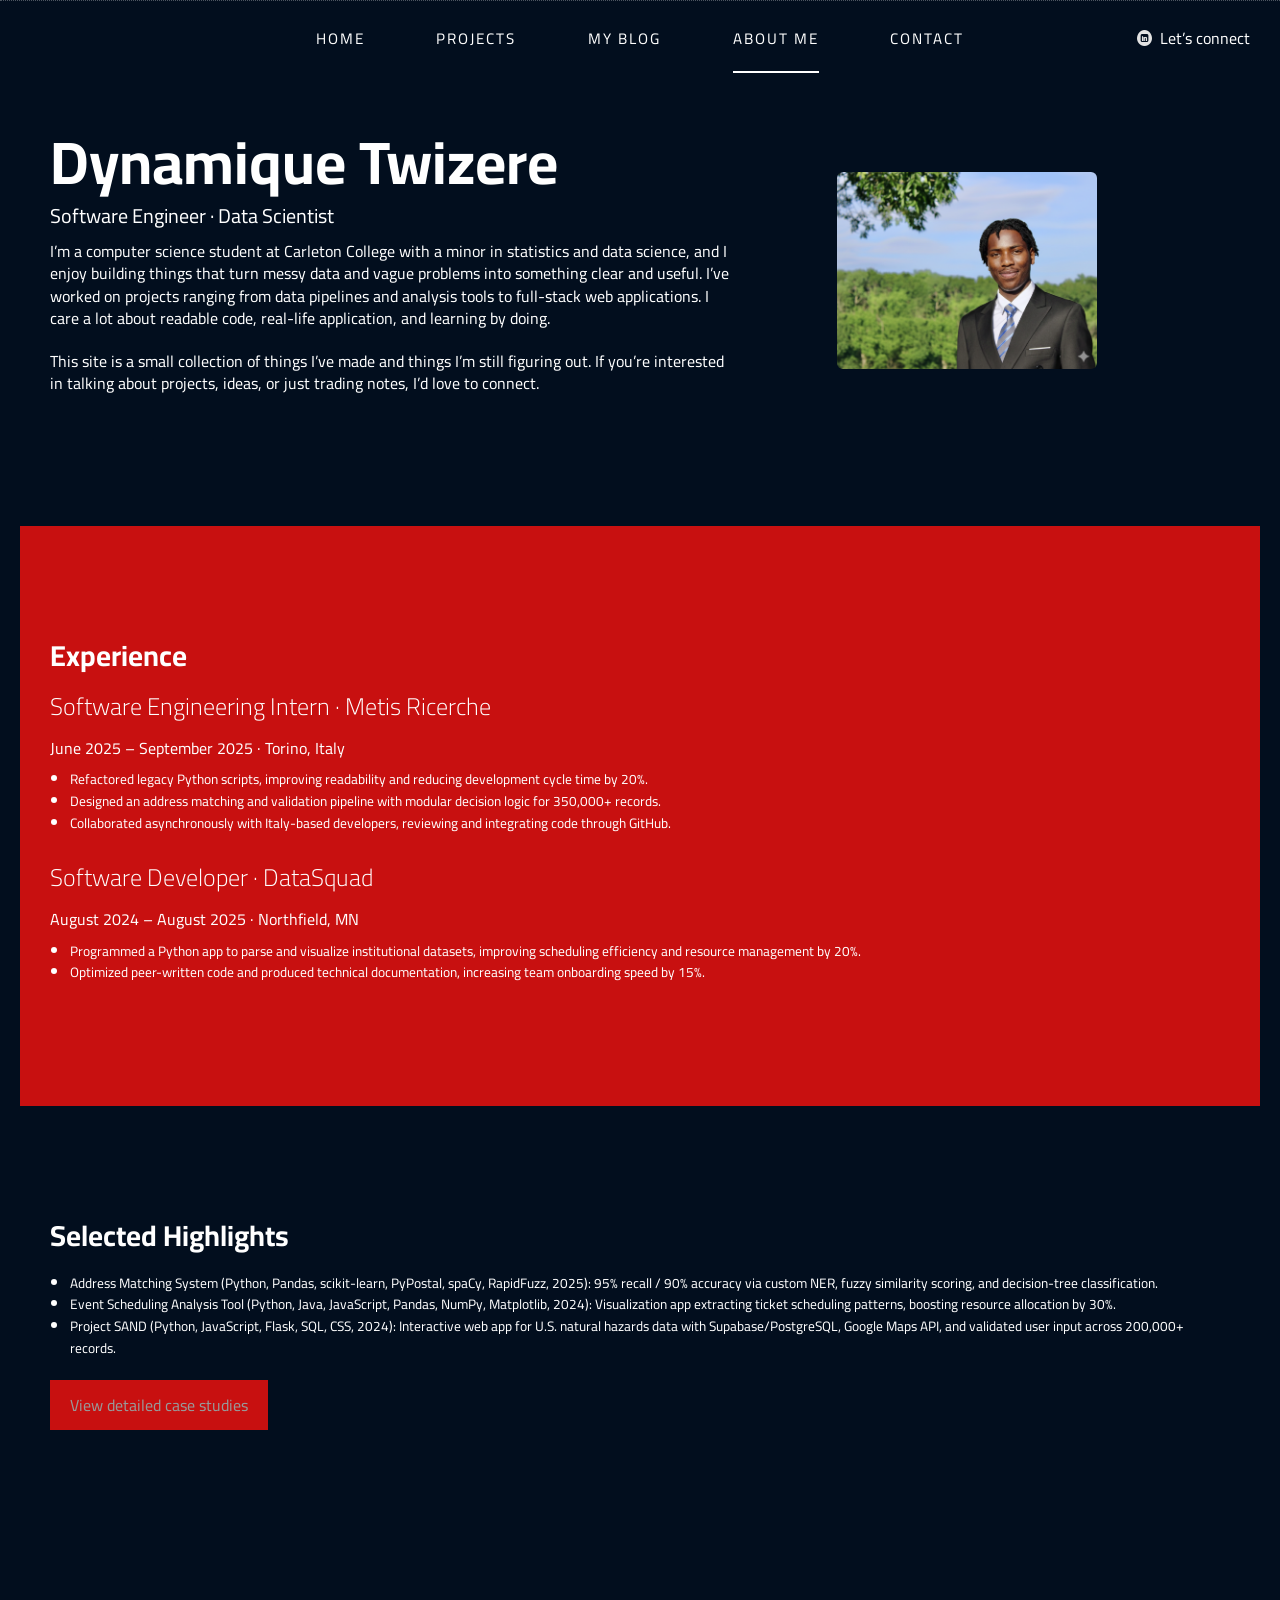
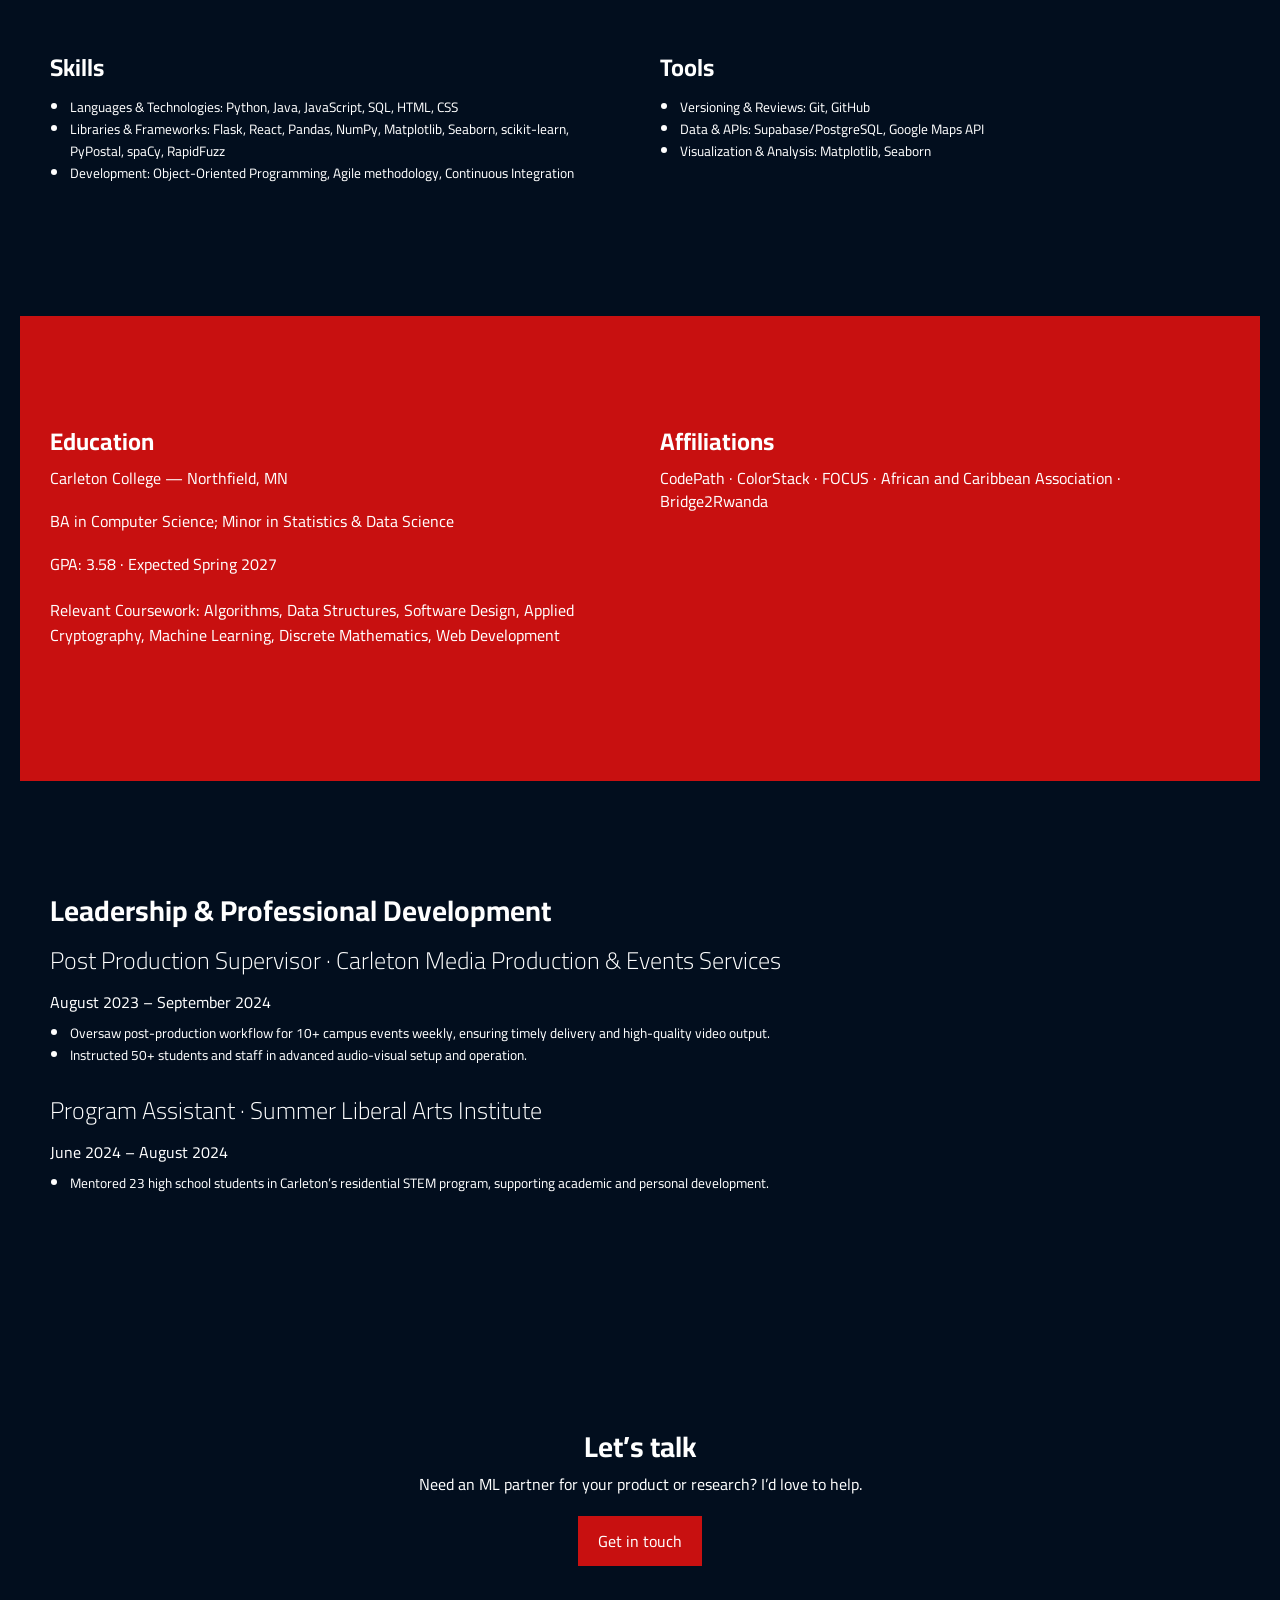
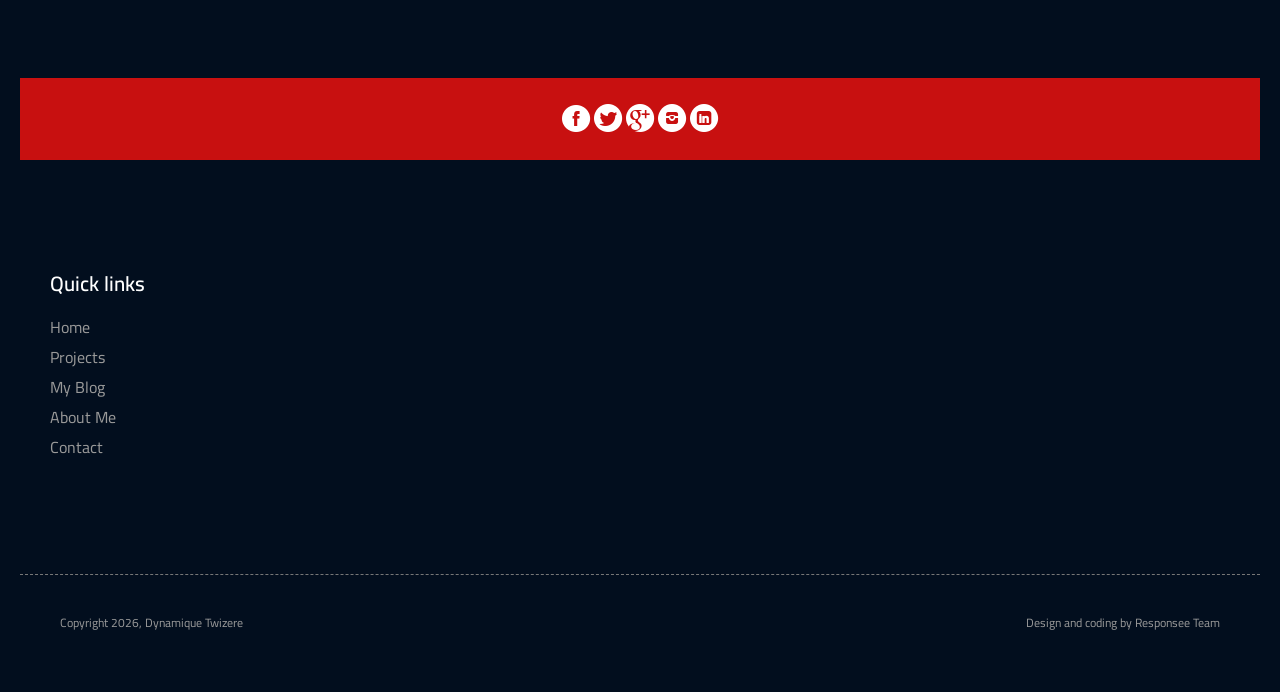
==== about-me.html @ 9c3476a1 "about me" ====
<!DOCTYPE html>
<html lang="en-US">
<head>
  <meta charset="UTF-8">
  <meta name="viewport" content="width=device-width, initial-scale=1.0" />
  <title>About Me | Dynamique Twizere</title>
  <link rel="stylesheet" href="css/components.css">
  <link rel="stylesheet" href="css/icons.css">
  <link rel="stylesheet" href="css/responsee.css">
  <link rel="stylesheet" href="owl-carousel/owl.carousel.css">
  <link rel="stylesheet" href="owl-carousel/owl.theme.css">
  <link rel="stylesheet" href="css/template-style.css">
  <link rel="stylesheet" href="css/my-custom-style.css">
  <link href="https://fonts.googleapis.com/css2?family=Cairo:wght@200;300;400;600;700&display=swap" rel="stylesheet">
  <link href="https://fonts.googleapis.com/css2?family=Mrs+Saint+Delafield&display=swap" rel="stylesheet">
  <script src="js/jquery-1.8.3.min.js"></script>
  <script src="js/jquery-ui.min.js"></script>
</head>

<body class="size-1280 primary-color-red border-dark">
  <!-- HEADER -->
  <header role="banner" class="position-absolute">
    <nav class="background-transparent background-transparent-hightlight full-width sticky">
      <div class="top-nav s-12 l-12">
        <ul class="chevron center-nav">
          <li><a href="index.html">Home</a></li>
          <li><a href="references.html">Projects</a></li>
          <li><a href="blog.html">My Blog</a></li>
          <li class="active-item"><a href="about-me.html">About Me</a></li>
          <li><a href="contact.html">Contact</a></li>
        </ul>
        <div class="nav-connect">
          <a href="https://linkedin.com/in/dynamiquet" target="_blank" rel="noopener">
            <i class="icon-linked_in_circle"></i>
            <span>Let’s connect</span>
          </a>
        </div>
      </div>
    </nav>
  </header>

  <!-- MAIN -->
  <main role="main">
    <!-- Resume Header -->
    <section class="section background-dark">
      <div class="line">
        <div class="s-12 m-12 l-8 xl-7">
          <h1 class="text-white text-s-size-40 text-m-size-55 text-size-60 text-line-height-1 text-extra-strong margin-bottom-10">
            Dynamique Twizere
          </h1>
          <p class="text-white text-size-20 margin-bottom-10">Software Engineer · Data Scientist</p>
          <p class="text-white text-size-16 margin-bottom-20">
            I’m a computer science student at Carleton College with a minor in statistics and data science, and I enjoy building things that turn messy data and vague problems into something clear and useful. I’ve worked on projects ranging from data pipelines and analysis tools to full-stack web applications. I care a lot about readable code, real-life application, and learning by doing.
          
          </p>
          <p class="text-white text-size-16 margin-bottom-20">This site is a small collection of things I’ve made and things I’m still figuring out. If you’re interested in talking about projects, ideas, or just trading notes, I’d love to connect. </p>

        </div>
        <div class="hide-s hide-m l-4 xl-offset-1 text-right margin-top-40">
          <img src="my-img/headshot2.png" alt="Dynamique Twizere" class="full-img" style="max-width:260px; border-radius:6px;">
        </div>
      </div>
    </section>

    <!-- Experience -->
    <section class="section background-primary">
      <div class="line">
        <h2 class="text-white text-s-size-32 text-extra-strong margin-bottom-20">Experience</h2>
        <div class="margin-bottom-30">
          <h3 class="text-white text-size-22 margin-bottom-5">Software Engineering Intern · Metis Ricerche</h3>
          <p class="text-white text-size-16 margin-bottom-10">June 2025 – September 2025 · Torino, Italy</p>
          <ul class="text-white text-size-20 margin-bottom-10">
            <li>Refactored legacy Python scripts, improving readability and reducing development cycle time by 20%.</li>
            <li>Designed an address matching and validation pipeline with modular decision logic for 350,000+ records.</li>
            <li>Collaborated asynchronously with Italy-based developers, reviewing and integrating code through GitHub.</li>
          </ul>
        </div>
        <div class="margin-bottom-0">
          <h3 class="text-white text-size-22 margin-bottom-5">Software Developer · DataSquad</h3>
          <p class="text-white text-size-16 margin-bottom-10">August 2024 – August 2025 · Northfield, MN</p>
          <ul class="text-white text-size-16 margin-bottom-10">
            <li>Programmed a Python app to parse and visualize institutional datasets, improving scheduling efficiency and resource management by 20%.</li>
            <li>Optimized peer-written code and produced technical documentation, increasing team onboarding speed by 15%.</li>
          </ul>
        </div>
      </div>
    </section>

    <!-- Projects / Highlights -->
    <section class="section background-dark">
      <div class="line">
        <h2 class="text-white text-s-size-32 text-extra-strong margin-bottom-20">Selected Highlights</h2>
        <ul class="text-white text-size-16 margin-bottom-20">
          <li>Address Matching System (Python, Pandas, scikit-learn, PyPostal, spaCy, RapidFuzz, 2025): 95% recall / 90% accuracy via custom NER, fuzzy similarity scoring, and decision-tree classification.</li>
          <li>Event Scheduling Analysis Tool (Python, Java, JavaScript, Pandas, NumPy, Matplotlib, 2024): Visualization app extracting ticket scheduling patterns, boosting resource allocation by 30%.</li>
          <li>Project SAND (Python, JavaScript, Flask, SQL, CSS, 2024): Interactive web app for U.S. natural hazards data with Supabase/PostgreSQL, Google Maps API, and validated user input across 200,000+ records.</li>
        </ul>
        <a class="button background-primary" href="references.html">View detailed case studies</a>
      </div>
    </section>

    <!-- Skills -->
    <section class="section">
      <div class="line">
        <div class="margin2x">
          <div class="s-12 m-6">
            <h3 class="text-white text-s-size-26 text-extra-strong margin-bottom-15">Skills</h3>
            <ul class="text-white text-size-16 margin-bottom-20">
              <li>Languages & Technologies: Python, Java, JavaScript, SQL, HTML, CSS</li>
              <li>Libraries & Frameworks: Flask, React, Pandas, NumPy, Matplotlib, Seaborn, scikit-learn, PyPostal, spaCy, RapidFuzz</li>
              <li>Development: Object-Oriented Programming, Agile methodology, Continuous Integration</li>
            </ul>
          </div>
          <div class="s-12 m-6">
            <h3 class="text-white text-s-size-26 text-extra-strong margin-bottom-15">Tools</h3>
            <ul class="text-white text-size-16 margin-bottom-20">
              <li>Versioning & Reviews: Git, GitHub</li>
              <li>Data & APIs: Supabase/PostgreSQL, Google Maps API</li>
              <li>Visualization & Analysis: Matplotlib, Seaborn</li>
            </ul>
          </div>
        </div>
      </div>
    </section>

    <!-- Education & Affiliations -->
    <section class="section background-primary">
      <div class="line">
        <div class="margin2x">
          <div class="s-12 m-6">
            <h3 class="text-white text-s-size-26 text-extra-strong margin-bottom-10">Education</h3>
            <p class="text-white text-size-16 margin-bottom-5">Carleton College — Northfield, MN</p>
            <p class="text-white text-size-16 margin-bottom-5">BA in Computer Science; Minor in Statistics & Data Science</p>
            <p class="text-white text-size-14 margin-bottom-5">GPA: 3.58 · Expected Spring 2027</p>
            <p class="text-white text-size-14">Relevant Coursework: Algorithms, Data Structures, Software Design, Applied Cryptography, Machine Learning, Discrete Mathematics, Web Development</p>
          </div>
          <div class="s-12 m-6">
            <h3 class="text-white text-s-size-26 text-extra-strong margin-bottom-10">Affiliations</h3>
            <p class="text-white text-size-16 margin-bottom-5">CodePath · ColorStack · FOCUS · African and Caribbean Association · Bridge2Rwanda</p>
          </div>
        </div>
      </div>
    </section>

    <!-- Leadership & Professional Development -->
    <section class="section">
      <div class="line">
        <h2 class="text-white text-s-size-32 text-extra-strong margin-bottom-20">Leadership & Professional Development</h2>
        <div class="margin-bottom-30">
          <h3 class="text-white text-size-22 margin-bottom-5">Post Production Supervisor · Carleton Media Production & Events Services</h3>
          <p class="text-white text-size-16 margin-bottom-10">August 2023 – September 2024</p>
          <ul class="text-white text-size-16 margin-bottom-10">
            <li>Oversaw post-production workflow for 10+ campus events weekly, ensuring timely delivery and high-quality video output.</li>
            <li>Instructed 50+ students and staff in advanced audio-visual setup and operation.</li>
          </ul>
        </div>
        <div class="margin-bottom-0">
          <h3 class="text-white text-size-22 margin-bottom-5">Program Assistant · Summer Liberal Arts Institute</h3>
          <p class="text-white text-size-16 margin-bottom-10">June 2024 – August 2024</p>
          <ul class="text-white text-size-16 margin-bottom-10">
            <li>Mentored 23 high school students in Carleton’s residential STEM program, supporting academic and personal development.</li>
          </ul>
        </div>
      </div>
    </section>

    <!-- Contact CTA -->
    <section class="section text-center">
      <div class="line">
        <h2 class="text-white text-s-size-32 text-extra-strong margin-bottom-10">Let’s talk</h2>
        <p class="text-white text-size-16 margin-bottom-20">Need an ML partner for your product or research? I’d love to help.</p>
        <a class="button background-primary" href="contact.html">Get in touch</a>
      </div>
    </section>
  </main>

  <!-- FOOTER -->
  <footer>
    <div class="background-primary padding text-center">
      <a href="/"><i class="icon-facebook_circle text-size-30 text-white"></i></a>
      <a href="/"><i class="icon-twitter_circle text-size-30 text-white"></i></a>
      <a href="/"><i class="icon-google_plus_circle text-size-30 text-white"></i></a>
      <a href="/"><i class="icon-instagram_circle text-size-30 text-white"></i></a>
      <a href="/"><i class="icon-linked_in_circle text-size-30 text-white"></i></a>
    </div>
    <section class="section background-dark">
      <div class="line">
        <div class="margin2x">
          <div class="s-12 m-6 l-4">
            <h4 class="text-white text-strong margin-m-top-30">Quick links</h4>
            <a class="text-primary-hover" href="index.html">Home</a><br>
            <a class="text-primary-hover" href="references.html">Projects</a><br>
            <a class="text-primary-hover" href="blog.html">My Blog</a><br>
            <a class="text-primary-hover" href="about-me.html">About Me</a><br>
            <a class="text-primary-hover" href="contact.html">Contact</a>
          </div>
        </div>
      </div>
    </section>
    <div class="background-dark">
      <hr class="break margin-top-bottom-0" style="border-color: #777;">
    </div>
    <section class="padding-2x background-dark full-width">
      <div class="full-width">
        <div class="s-12 l-6">
          <p class="text-size-12 margin-bottom-0">Copyright 2026, Dynamique Twizere</p>
        </div>
        <div class="s-12 l-6">
          <a class="right text-size-12 text-primary-hover" href="https://www.myresponsee.com" title="Responsee Framework">Design and coding by Responsee Team</a>
        </div>
      </div>
    </section>
  </footer>

  <script src="js/responsee.js"></script>
  <script src="owl-carousel/owl.carousel.js"></script>
  <script src="js/template-scripts.js"></script>
</body>
</html>
---- css/components.css ----
/*
 * Components CSS - v7 - 2020-09-30
 * https://www.myresponsee.com
 * Copyright 2020, Vision Design - graphic zoo
 * Free to use under the MIT license.
 * 
 * Components CSS includes Tabs, Custom forms, Tooltips, Buttons, Timelines, Modals, Accordions
*/
/* Tabs */
.tab-item {
  background: none repeat scroll 0 0 #fff;
  display: none;
  padding: 1.25rem 0;
}
.tab-item.tab-active {
  display: block;
}
.tab-content > .tab-label {
  display: none;
}
.tab-nav > .tab-label {
  float:left;
}
a.tab-label, a.tab-label:link, a.tab-label:visited, a.tab-label:hover {
  background: none repeat scroll 0 0 #262626;
  color: #fff;
  margin-right: 1px;
  padding: 0.625rem 1.25rem;
  transition: background 0.20s linear 0s;
  -o-transition: background 0.20s linear 0s;
  -ms-transition: background 0.20s linear 0s;
  -moz-transition: background 0.20s linear 0s;
  -webkit-transition: background 0.20s linear 0s;
}
a.tab-label:hover,a.tab-label.active-btn {
  background: none repeat scroll 0 0 #999;
}
.tab-label.active-btn {
  cursor: default;
}
.tab-content {
  text-align: left;
}
@media screen and (max-width:768px) {    
  .tab-nav > .tab-label {
    margin: 0.5px 0;
    width: 100%;
  }
}
/* Custom forms */
form.customform input, form.customform select, form.customform textarea, form.customform button {
 font-size:0.9rem;
 font-family:inherit;
 margin-bottom:1.25rem;
} 
form.customform input, form.customform select {height: 2.7rem;}
form.customform input, form.customform textarea, form.customform select { 
 background: none repeat scroll 0 0 #F5F5F5;
 transition: background 0.20s linear 0s;
 -o-transition: background 0.20s linear 0s;
 -ms-transition: background 0.20s linear 0s;
 -moz-transition: background 0.20s linear 0s;
 -webkit-transition: background 0.20s linear 0s;
}
form.customform input:hover, form.customform textarea:hover, form.customform select:hover, form.customform input:focus, form.customform textarea:focus, form.customform select:focus {background: none repeat scroll 0 0 #fff;}
form.customform input, form.customform textarea, form.customform select {
 background: none repeat scroll 0 0 #F5F5F5;
 border: 1px solid #E0E0E0;
 padding: 0.625rem;
 width: 100%;
}
form.customform input[type="file"] {
 border: 1px solid #E0E0E0;
 height: auto;
 max-height: 2.7rem;
 min-height: 2.7rem;
 padding: 0.4rem;
 width: 100%;
}
form.customform input[type="radio"], form.customform input[type="checkbox"] {
 margin-right: 0.625rem;
 width:auto;
 padding:0;
 height:auto;
}
form.customform option {padding: 0.625rem;}
form.customform select[multiple="multiple"] {height: auto;}
form.customform button {
 width: 100%;
 background: none repeat scroll 0 0 #152732;
 border: 0 none;
 color: #fff;
 height: 2.7rem;
 padding: 0.625rem;
 cursor:pointer;
 width: 100%;
 transition: background 0.20s linear 0s;
 -o-transition: background 0.20s linear 0s;
 -ms-transition: background 0.20s linear 0s;
 -moz-transition: background 0.20s linear 0s;
 -webkit-transition: background 0.20s linear 0s;
}
/* Tooltip */
a.tooltip-container,.tooltip-container {
  border-bottom:1px dotted;
  border-bottom-color: color;
  cursor: help;
  font-weight: 600;
}
a .tooltip-content,.tooltip-content {
  background: #152732 none repeat scroll 0 0;
  color: #fff!important;
  border-radius: 3px;
  display: none;
  font-size: 0.8rem;
  font-weight: normal;
  line-height: 1.3rem;
  margin-top: -1.25rem;
  max-width: 300px;
  padding: 0.625rem;
  position: absolute;
  z-index: 10;
}
.tooltip-content::after {
  border-left: 9px solid transparent;
  border-right: 9px solid transparent;
  border-top: 7px solid #152732;
  bottom: -5px;
  clear: both;
  content: "";
  height: 0;
  left: 50%;
  margin-left: -5px;
  position: absolute;
  width: 0;
}
a.tooltip-content.tooltip-bottom,.tooltip-content.tooltip-bottom {
  margin-top: 1.25rem;
}
.tooltip-content.tooltip-bottom::after {
  border-left: 9px solid transparent;
  border-right: 9px solid transparent;
  border-top: 0;
  border-bottom: 7px solid #152732;
  top: -5px;
}
/* Buttons */
.button,a.button,a.button:link,a.button:active,a.button:visited {
  background: #777 none repeat scroll 0 0;
  border: 0;
  color: #fff;
  cursor: pointer;
  display: inline-block;
  font-size: 0.85rem;
  padding: 0.825rem 1rem;
  text-align: center;
  transition: all 0.20s linear 0s;
  -o-transition: all 0.20s linear 0s;
  -ms-transition: all 0.20s linear 0s;
  -moz-transition: all 0.20s linear 0s;
  -webkit-transition: all 0.20s linear 0s;
}
.button.rounded-btn {
  border-radius: 4px;
}
.button.rounded-full-btn {
  border-radius: 100px;
}
.button:hover {
  box-shadow: 0 0 10px 100px rgba(255,255,255,0.15) inset;
  color: #fff;
}
.button.secondary-btn,a.button.secondary-btn,a.button.secondary-btn:link,a.button.secondary-btn:active,a.button.secondary-btn:visited {
  background: #444 none repeat scroll 0 0;
}
.button.cancel-btn,a.button.cancel-btn,a.button.cancel-btn:link,a.button.cancel-btn:active,a.button.cancel-btn:visited {
  background: #dc003a none repeat scroll 0 0;
}
.button.submit-btn,a.button.submit-btn,a.button.submit-btn:link,a.button.submit-btn:active,a.button.submit-btn:visited {
  background: #b4bf04 none repeat scroll 0 0;
}
.button.reload-btn,a.button.reload-btn,a.button.reload-btn:link,a.button.reload-btn:active,a.button.reload-btn:visited {
  background: #ff9800 none repeat scroll 0 0;
}
.button.disabled-btn {
  cursor: not-allowed!important;
  opacity: 0.2;
}
.button i {
  background: rgba(0, 0, 0, 0.1) none repeat scroll 0 0;
  border-radius: 27px;
  color: #fff!important;
  display: inline-block;
  font-size: 0.8rem;
  height: 27px;
  line-height: 27px;
  margin-right: 5px;
  width: 27px;
  transition: all 0.20s linear 0s;
  -o-transition: all 0.20s linear 0s;
  -ms-transition: all 0.20s linear 0s;
  -moz-transition: all 0.20s linear 0s;
  -webkit-transition: all 0.20s linear 0s;
}
.button:hover > i {
  background: rgba(0, 0, 0, 0.06) none repeat scroll 0 0;
}
.grid .button {
  width: 100%;
}
/* Accordion */
.accordion-title { 
  font-size: 1.1rem;
  padding: 15px;
  cursor: pointer;
  transition: background 0.2s;
  margin: 5px 0;
  border-radius: 3px;
  font-size: 1.2rem;
  color: #152732;
  background: #eee;
}
.accordion-content {
  display: none;
  padding: 15px;
  border: 1px solid #eee;
}
.accordion-title::before {
  content: "\f005";
  font-family: "mfg";
  margin-right: 10px;
  font-size: 12px;
  width: 17px;
  height: 17px;
  line-height: 15px;
  text-align: center;
  border-radius: 17px;
  display: inline-block;
  color: #fff;
  position: relative;
  top: -1px;
  border: 2px solid #fff;
  transform: rotate(0deg);
  transition:all 0.2s ease-in-out;
  -moz-transition:all 0.2s ease-in-out;
  -webkit-transition:all 0.2s ease-in-out;
}
.active-accordion-section > .accordion-title::before {
  transform: rotate(180deg);
}
/* Modal */
.modal {
  display: none;
  margin-top: -100%;    
  background: #fff;
  padding: 20px;
  height: auto;
  position: absolute;
  z-index: 2;
  transition:all 0.3s ease-in-out;
  -moz-transition:all 0.3s ease-in-out;
  -webkit-transition:all 0.3s ease-in-out;
}
.modal.active-modal {
  margin-top: 0;
  width: 100%;
}
.modal-content {
  position: relative;
  width: 100%;
  max-width: 1140px;
  margin: 0 auto;
  clear: left;
  overflow-x: hidden;
  height: 100%;
  overflow-y: auto;
}
.modal-content::after {
  clear:both;
  content: ".";
  display:block;
  height:0;
  line-height:0;
  overflow:hidden;
  visibility:hidden;
}
.modal-wrap {
  background: rgba(0,0,0,0.6);
  position: fixed;
  top: 0;
  bottom: 0;
  left: 0;
  right: 0;
  padding: 20px;  
  z-index: 1000;
}
body.modal-active {
  overflow: hidden !important;
}
.modal-close-button, .modal-button  {
  cursor: pointer;
}
.modal-close {
  position: fixed;
  cursor: pointer;
  top: 0;
  bottom: 0;
  left: 0;
  right: 0;
  z-index: 1;
}
.modal-close-icon i {
  color: #ccc;
  font-size: 17px;
}
.modal-close-icon {
  position: absolute;
  right: 10px;
  top: 6px;
  cursor: pointer;
}
/* Timeline */
.timeline-container {
  width: 100%;
  margin: 0 auto;
  position: relative;
  padding: 20px 0;
}
.timeline-container::before {
  content: '';
  position: absolute;
  top: 0;
  left: 18px;
  height: 100%;
  width: 4px;
  background: #eeeeee;
}
@media only screen and (min-width: 1170px) {
  .timeline-container::before {
    left: 50%;
    margin-left: -2px;
  }
}
.timeline-block {
  position: relative;
  margin: 2rem 0;
  clear: both;
}
.timeline-block:after {
  clear:both;
  content: ".";
  display:block;
  height:0;
  line-height:0;
  overflow:hidden;
  visibility:hidden;
}
.timeline-block:first-child {
  margin-top: 0;
}
.timeline-block:last-child {
  margin-bottom: 0;
}
@media only screen and (min-width: 1170px) {
  .timeline-block {
    margin: 4em 0;
  }
  .timeline-block:first-child {
    margin-top: 0;
  }
  .timeline-block:last-child {
    margin-bottom: 0;
  }
}
.timeline-icon {
  background: #B4BF04;	
  position: absolute;
  top: 0;
  left: 0;
  width: 40px;
  height: 40px;
  border-radius: 50%;
  line-height: 40px;
  text-align: center;
}
.timeline-icon i {
  color: #fff;
  font-size: 1rem;
}
@media only screen and (min-width: 1141px) {
  .timeline-icon {
    width: 60px;
    height: 60px;
    left: 50%;
    margin-left: -30px;
    line-height: 60px;
  }
  .timeline-icon i {
    font-size: 2rem;
  }
}
.timeline-content {
  position: relative;
  margin-left: 60px;
  background: #f5f5f5;
  border-radius: 0.25rem;
  padding: 1em;
  text-align: left;
}
.timeline-content:after {
  content: "";
  display: table;
  clear: both;
}
.timeline-content .timeline-date {
  display: inline-block;
  float: left;
  font-size: 1.5rem;
  color: #333;
}
.timeline-content::before {
  content: '';
  position: absolute;
  top: 16px;
  right: 100%;
  height: 0;
  width: 0;
  border: 11px solid transparent;
  border-right: 11px solid #f5f5f5;
}
.timeline-icon img {
  top: 0px;
  min-height: 100%;
  min-width: 100%;
  width: auto;
}
.timeline-icon {
  overflow: hidden;
}
@media only screen and (min-width: 1141px) {
  .timeline-content {
    margin-left: 0;
    padding: 15px;
    width: 45%;
    text-align: right;
  }
  .timeline-content .timeline-date {
    position: absolute;
    width: 100%;
    left: 121%;
    top: 0;
    text-align: left;
  }
  .timeline-content::before {
    left: 100%;
    border-left: 11px solid #f5f5f5;
    border-right: 0;
  }
  .timeline-block:nth-child(even) .timeline-content {
    float: right;
    text-align: left;
  }
  .timeline-block:nth-child(even) .timeline-content::before {
    top: 24px;
    left: auto;
    right: 100%;
    border-color: transparent;   
    border-right: 11px solid #f5f5f5;
  }
  .timeline-block:nth-child(even) .timeline-content .timeline-date {
    left: auto;
    right: 121%;
    text-align: right;
  } 
}
---- css/icons.css ----
/* Icon font - MFG labs */
@font-face {
  font-family: 'mfg';
    src: url('../font/mfglabsiconset-webfont.eot');
    src: url('../font/mfglabsiconset-webfont.svg#mfg_labs_iconsetregular') format('svg'),
   		   url('../font/mfglabsiconset-webfont.eot?#iefix') format('embedded-opentype'),
         url('../font/mfglabsiconset-webfont.woff') format('woff'),
         url('../font/mfglabsiconset-webfont.ttf') format('truetype');
    font-weight: normal;
    font-style: normal;
}

.icon-cloud,
.icon-at,
.icon-plus,
.icon-minus,
.icon-arrow_up,
.icon-arrow_down,
.icon-arrow_right,
.icon-arrow_left,
.icon-chevron_down,
.icon-chevron_up,
.icon-chevron_right,
.icon-chevron_left,
.icon-reorder,
.icon-list,
.icon-reorder_square,
.icon-reorder_square_line,
.icon-coverflow,
.icon-coverflow_line,
.icon-pause,
.icon-play,
.icon-step_forward,
.icon-step_backward,
.icon-fast_forward,
.icon-fast_backward,
.icon-cloud_upload,
.icon-cloud_download,
.icon-data_science,
.icon-data_science_black,
.icon-globe,
.icon-globe_black,
.icon-math_ico,
.icon-math,
.icon-math_black,
.icon-paperplane_ico,
.icon-paperplane,
.icon-paperplane_black,
.icon-color_balance,
.icon-star,
.icon-star_half,
.icon-star_empty,
.icon-star_half_empty,
.icon-reload,
.icon-heart,
.icon-heart_broken,
.icon-hashtag,
.icon-reply,
.icon-retweet,
.icon-signin,
.icon-signout,
.icon-download,
.icon-upload,
.icon-placepin,
.icon-display_screen,
.icon-tablet,
.icon-smartphone,
.icon-connected_object,
.icon-lock,
.icon-unlock,
.icon-camera,
.icon-isight,
.icon-video_camera,
.icon-random,
.icon-message,
.icon-discussion,
.icon-calendar,
.icon-ringbell,
.icon-movie,
.icon-mail,
.icon-pen,
.icon-settings,
.icon-measure,
.icon-vector,
.icon-vector_pen,
.icon-mute_on,
.icon-mute_off,
.icon-home,
.icon-sheet,
.icon-arrow_big_right,
.icon-arrow_big_left,
.icon-arrow_big_down,
.icon-arrow_big_up,
.icon-dribbble_circle,
.icon-dribbble,
.icon-facebook_circle,
.icon-facebook,
.icon-git_circle_alt,
.icon-git_circle,
.icon-git,
.icon-octopus,
.icon-twitter_circle,
.icon-twitter,
.icon-google_plus_circle,
.icon-google_plus,
.icon-linked_in_circle,
.icon-linked_in,
.icon-instagram,
.icon-instagram_circle,
.icon-mfg_icon,
.icon-xing,
.icon-xing_circle,
.icon-mfg_icon_circle,
.icon-user,
.icon-user_male,
.icon-user_female,
.icon-users,
.icon-file_open,
.icon-file_close,
.icon-file_alt,
.icon-file_close_alt,
.icon-attachment,
.icon-check,
.icon-cross_mark,
.icon-cancel_circle,
.icon-check_circle,
.icon-magnifying,
.icon-inbox,
.icon-clock,
.icon-stopwatch,
.icon-hourglass,
.icon-trophy,
.icon-unlock_alt,
.icon-lock_alt,
.icon-arrow_doubled_right,
.icon-arrow_doubled_left,
.icon-arrow_doubled_down,
.icon-arrow_doubled_up,
.icon-link,
.icon-warning,
.icon-warning_alt,
.icon-magnifying_plus,
.icon-magnifying_minus,
.icon-white_question,
.icon-black_question,
.icon-stop,
.icon-share,
.icon-eye,
.icon-trash_can,
.icon-hard_drive,
.icon-information_black,
.icon-information_white,
.icon-printer,
.icon-letter,
.icon-soundcloud,
.icon-soundcloud_circle,
.icon-anchor,
.icon-female_sign,
.icon-male_sign,
.icon-joystick,
.icon-high_voltage,
.icon-fire,
.icon-newspaper,
.icon-chart,
.icon-spread,
.icon-spinner_1,
.icon-spinner_2,
.icon-chart_alt,
.icon-label,
.icon-brush,
.icon-refresh,
.icon-node,
.icon-node_2,
.icon-node_3,
.icon-link_2_nodes,
.icon-link_3_nodes,
.icon-link_loop_nodes,
.icon-node_size,
.icon-node_color,
.icon-layout_directed,
.icon-layout_radial,
.icon-layout_hierarchical,
.icon-node_link_direction,
.icon-node_link_short_path,
.icon-node_cluster,
.icon-display_graph,
.icon-node_link_weight,
.icon-more_node_links,
.icon-node_shape,
.icon-node_icon,
.icon-node_text,
.icon-node_link_text,
.icon-node_link_color,
.icon-node_link_shape,
.icon-credit_card,
.icon-disconnect,
.icon-graph,
.icon-new_user {
  font-family: 'mfg';
  font-style: normal;
  font-variant: normal;
  font-weight: normal;
  color:#e3e3e3;
  speak: none; 
  text-transform: none;
  /* Better Font Rendering =========== */
  -webkit-font-smoothing: antialiased;
  -moz-osx-font-smoothing: grayscale;
}
.icon2x {font-size: 2rem;}
.icon3x {font-size: 3rem;}

.icon-cloud:before { content: "\2601"; }
.icon-at:before { content: "\0040"; }
.icon-plus:before { content: "\002B"; }
.icon-minus:before { content: "\2212"; }
.icon-arrow_up:before { content: "\2191"; }
.icon-arrow_down:before { content: "\2193"; }
.icon-arrow_right:before { content: "\2192"; }
.icon-arrow_left:before { content: "\2190"; }
.icon-chevron_down:before { content: "\f004"; }
.icon-chevron_up:before { content: "\f005"; }
.icon-chevron_right:before { content: "\f006"; }
.icon-chevron_left:before { content: "\f007"; }
.icon-reorder:before { content: "\f008"; }
.icon-list:before { content: "\f009"; }
.icon-reorder_square:before { content: "\f00a"; }
.icon-reorder_square_line:before { content: "\f00b"; }
.icon-coverflow:before { content: "\f00c"; }
.icon-coverflow_line:before { content: "\f00d"; }
.icon-pause:before { content: "\f00e"; }
.icon-play:before { content: "\f00f"; }
.icon-step_forward:before { content: "\f010"; }
.icon-step_backward:before { content: "\f011"; }
.icon-fast_forward:before { content: "\f012"; }
.icon-fast_backward:before { content: "\f013"; }
.icon-cloud_upload:before { content: "\f014"; }
.icon-cloud_download:before { content: "\f015"; }
.icon-data_science:before { content: "\f016"; }
.icon-data_science_black:before { content: "\f017"; }
.icon-globe:before { content: "\f018"; }
.icon-globe_black:before { content: "\f019"; }
.icon-math_ico:before { content: "\f01a"; }
.icon-math:before { content: "\f01b"; }
.icon-math_black:before { content: "\f01c"; }
.icon-paperplane_ico:before { content: "\f01d"; }
.icon-paperplane:before { content: "\f01e"; }
.icon-paperplane_black:before { content: "\f01f"; }
.icon-color_balance:before { content: "\f020"; }
.icon-star:before { content: "\2605"; }
.icon-star_half:before { content: "\f022"; }
.icon-star_empty:before { content: "\2606"; }
.icon-star_half_empty:before { content: "\f024"; }
.icon-reload:before { content: "\f025"; }
.icon-heart:before { content: "\2665"; }
.icon-heart_broken:before { content: "\f028"; }
.icon-hashtag:before { content: "\f029"; }
.icon-reply:before { content: "\f02a"; }
.icon-retweet:before { content: "\f02b"; }
.icon-signin:before { content: "\f02c"; }
.icon-signout:before { content: "\f02d"; }
.icon-download:before { content: "\f02e"; }
.icon-upload:before { content: "\f02f"; }
.icon-placepin:before { content: "\f031"; }
.icon-display_screen:before { content: "\f032"; }
.icon-tablet:before { content: "\f033"; }
.icon-smartphone:before { content: "\f034"; }
.icon-connected_object:before { content: "\f035"; }
.icon-lock:before { content: "\F512"; }
.icon-unlock:before { content: "\F513"; }
.icon-camera:before { content: "\F4F7"; }
.icon-isight:before { content: "\f039"; }
.icon-video_camera:before { content: "\f03a"; }
.icon-random:before { content: "\f03b"; }
.icon-message:before { content: "\F4AC"; }
.icon-discussion:before { content: "\f03d"; }
.icon-calendar:before { content: "\F4C5"; }
.icon-ringbell:before { content: "\f03f"; }
.icon-movie:before { content: "\f040"; }
.icon-mail:before { content: "\2709"; }
.icon-pen:before { content: "\270F"; }
.icon-settings:before { content: "\9881"; }
.icon-measure:before { content: "\f044"; }
.icon-vector:before { content: "\f045"; }
.icon-vector_pen:before { content: "\2712"; }
.icon-mute_on:before { content: "\f047"; }
.icon-mute_off:before { content: "\f048"; }
.icon-home:before { content: "\2302"; }
.icon-sheet:before { content: "\f04a"; }
.icon-arrow_big_right:before { content: "\21C9"; }
.icon-arrow_big_left:before { content: "\21C7"; }
.icon-arrow_big_down:before { content: "\21CA"; }
.icon-arrow_big_up:before { content: "\21C8"; }
.icon-dribbble_circle:before { content: "\f04f"; }
.icon-dribbble:before { content: "\f050"; }
.icon-facebook_circle:before { content: "\f051"; }
.icon-facebook:before { content: "\f052"; }
.icon-git_circle_alt:before { content: "\f053"; }
.icon-git_circle:before { content: "\f054"; }
.icon-git:before { content: "\f055"; }
.icon-octopus:before { content: "\f056"; }
.icon-twitter_circle:before { content: "\f057"; }
.icon-twitter:before { content: "\f058"; }
.icon-google_plus_circle:before { content: "\f059"; }
.icon-google_plus:before { content: "\f05a"; }
.icon-linked_in_circle:before { content: "\f05b"; }
.icon-linked_in:before { content: "\f05c"; }
.icon-instagram:before { content: "\f05d"; }
.icon-instagram_circle:before { content: "\f05e"; }
.icon-mfg_icon:before { content: "\f05f"; }
.icon-xing:before { content: "\F532"; }
.icon-xing_circle:before { content: "\F533"; }
.icon-mfg_icon_circle:before { content: "\f060"; }
.icon-user:before { content: "\f061"; }
.icon-user_male:before { content: "\f062"; }
.icon-user_female:before { content: "\f063"; }
.icon-users:before { content: "\f064"; }
.icon-file_open:before { content: "\F4C2"; }
.icon-file_close:before { content: "\f067"; }
.icon-file_alt:before { content: "\f068"; }
.icon-file_close_alt:before { content: "\f069"; }
.icon-attachment:before { content: "\f06a"; }
.icon-check:before { content: "\2713"; }
.icon-cross_mark:before { content: "\274C"; }
.icon-cancel_circle:before { content: "\F06E"; }
.icon-check_circle:before { content: "\f06d"; }
.icon-magnifying:before { content: "\F50D"; }
.icon-inbox:before { content: "\f070"; }
.icon-clock:before { content: "\23F2"; }
.icon-stopwatch:before { content: "\23F1"; }
.icon-hourglass:before { content: "\231B"; }
.icon-trophy:before { content: "\f074"; }
.icon-unlock_alt:before { content: "\F075"; }
.icon-lock_alt:before { content: "\F510"; }
.icon-arrow_doubled_right:before { content: "\21D2"; }
.icon-arrow_doubled_left:before { content: "\21D0"; }
.icon-arrow_doubled_down:before { content: "\21D3"; }
.icon-arrow_doubled_up:before { content: "\21D1"; }
.icon-link:before { content: "\f07B"; }
.icon-warning:before { content: "\2757"; }
.icon-warning_alt:before { content: "\2755"; }
.icon-magnifying_plus:before { content: "\f07E"; }
.icon-magnifying_minus:before { content: "\f07F"; }
.icon-white_question:before { content: "\2754"; }
.icon-black_question:before { content: "\2753"; }
.icon-stop:before { content: "\f080"; }
.icon-share:before { content: "\f081"; }
.icon-eye:before { content: "\f082"; }
.icon-trash_can:before { content: "\f083"; }
.icon-hard_drive:before { content: "\f084"; }
.icon-information_black:before { content: "\f085"; }
.icon-information_white:before { content: "\f086"; }
.icon-printer:before { content: "\f087"; }
.icon-letter:before { content: "\f088"; }
.icon-soundcloud:before { content: "\f089"; }
.icon-soundcloud_circle:before { content: "\f08A"; }
.icon-anchor:before { content: "\2693"; }
.icon-female_sign:before { content: "\2640"; }
.icon-male_sign:before { content: "\2642"; }
.icon-joystick:before { content: "\F514"; }
.icon-high_voltage:before { content: "\26A1"; }
.icon-fire:before { content: "\F525"; }
.icon-newspaper:before { content: "\F4F0"; }
.icon-chart:before { content: "\F526"; }
.icon-spread:before { content: "\F527"; }
.icon-spinner_1:before { content: "\F528"; }
.icon-spinner_2:before { content: "\F529"; }
.icon-chart_alt:before { content: "\F530"; }
.icon-label:before { content: "\F531"; }
.icon-brush:before { content: "\E000"; }
.icon-refresh:before { content: "\E001"; }
.icon-node:before { content: "\E002"; }
.icon-node_2:before { content: "\E003"; }
.icon-node_3:before { content: "\E004"; }
.icon-link_2_nodes:before { content: "\E005"; }
.icon-link_3_nodes:before { content: "\E006"; }
.icon-link_loop_nodes:before { content: "\E007"; }
.icon-node_size:before { content: "\E008"; }
.icon-node_color:before { content: "\E009"; }
.icon-layout_directed:before { content: "\E010"; }
.icon-layout_radial:before { content: "\E011"; }
.icon-layout_hierarchical:before { content: "\E012"; }
.icon-node_link_direction:before { content: "\E013"; }
.icon-node_link_short_path:before { content: "\E014"; }
.icon-node_cluster:before { content: "\E015"; }
.icon-display_graph:before { content: "\E016"; }
.icon-node_link_weight:before { content: "\E017"; }
.icon-more_node_links:before { content: "\E018"; }
.icon-node_shape:before { content: "\E00A"; }
.icon-node_icon:before { content: "\E00B"; }
.icon-node_text:before { content: "\E00C"; }
.icon-node_link_text:before { content: "\E00D"; }
.icon-node_link_color:before { content: "\E00E"; }
.icon-node_link_shape:before { content: "\E00F"; }
.icon-credit_card:before { content: "\F4B3"; }
.icon-disconnect:before { content: "\F534"; }
.icon-graph:before { content: "\F535"; }
.icon-new_user:before { content: "\F536"; }


/* Icon font - Simple Line Icons */
@font-face {
  font-family: 'sli';
  src: url('../font/Simple-Line-Icons.eot?v=2.2.2');
  src: url('../font/Simple-Line-Icons.eot?v=2.2.2#iefix') format('embedded-opentype'), url('../font/Simple-Line-Icons.ttf?v=2.2.2') format('truetype'), url('../font/Simple-Line-Icons.woff2?v=2.2.2') format('woff2'), url('../font/Simple-Line-Icons.woff?v=2.2.2') format('woff'), url('../font/Simple-Line-Icons.svg?v=2.2.2#simple-line-icons') format('svg');
  font-weight: normal;
  font-style: normal;
}

.icon-sli-user,
.icon-sli-people,
.icon-sli-user-female,
.icon-sli-user-follow,
.icon-sli-user-following,
.icon-sli-user-unfollow,
.icon-sli-login,
.icon-sli-logout,
.icon-sli-emotsmile,
.icon-sli-phone,
.icon-sli-call-end,
.icon-sli-call-in,
.icon-sli-call-out,
.icon-sli-map,
.icon-sli-location-pin,
.icon-sli-direction,
.icon-sli-directions,
.icon-sli-compass,
.icon-sli-layers,
.icon-sli-menu,
.icon-sli-list,
.icon-sli-options-vertical,
.icon-sli-options,
.icon-sli-arrow-down,
.icon-sli-arrow-left,
.icon-sli-arrow-right,
.icon-sli-arrow-up,
.icon-sli-arrow-up-circle,
.icon-sli-arrow-left-circle,
.icon-sli-arrow-right-circle,
.icon-sli-arrow-down-circle,
.icon-sli-check,
.icon-sli-clock,
.icon-sli-plus,
.icon-sli-minus,
.icon-sli-close,
.icon-sli-organization,
.icon-sli-trophy,
.icon-sli-screen-smartphone,
.icon-sli-screen-desktop,
.icon-sli-plane,
.icon-sli-notebook,
.icon-sli-mustache,
.icon-sli-mouse,
.icon-sli-magnet,
.icon-sli-energy,
.icon-sli-disc,
.icon-sli-cursor,
.icon-sli-cursor-move,
.icon-sli-crop,
.icon-sli-chemistry,
.icon-sli-speedometer,
.icon-sli-shield,
.icon-sli-screen-tablet,
.icon-sli-magic-wand,
.icon-sli-hourglass,
.icon-sli-graduation,
.icon-sli-ghost,
.icon-sli-game-controller,
.icon-sli-fire,
.icon-sli-eyeglass,
.icon-sli-envelope-open,
.icon-sli-envelope-letter,
.icon-sli-bell,
.icon-sli-badge,
.icon-sli-anchor,
.icon-sli-wallet,
.icon-sli-vector,
.icon-sli-speech,
.icon-sli-puzzle,
.icon-sli-printer,
.icon-sli-present,
.icon-sli-playlist,
.icon-sli-pin,
.icon-sli-picture,
.icon-sli-handbag,
.icon-sli-globe-alt,
.icon-sli-globe,
.icon-sli-folder-alt,
.icon-sli-folder,
.icon-sli-film,
.icon-sli-feed,
.icon-sli-drop,
.icon-sli-drawer,
.icon-sli-docs,
.icon-sli-doc,
.icon-sli-diamond,
.icon-sli-cup,
.icon-sli-calculator,
.icon-sli-bubbles,
.icon-sli-briefcase,
.icon-sli-book-open,
.icon-sli-basket-loaded,
.icon-sli-basket,
.icon-sli-bag,
.icon-sli-action-undo,
.icon-sli-action-redo,
.icon-sli-wrench,
.icon-sli-umbrella,
.icon-sli-trash,
.icon-sli-tag,
.icon-sli-support,
.icon-sli-frame,
.icon-sli-size-fullscreen,
.icon-sli-size-actual,
.icon-sli-shuffle,
.icon-sli-share-alt,
.icon-sli-share,
.icon-sli-rocket,
.icon-sli-question,
.icon-sli-pie-chart,
.icon-sli-pencil,
.icon-sli-note,
.icon-sli-loop,
.icon-sli-home,
.icon-sli-grid,
.icon-sli-graph,
.icon-sli-microphone,
.icon-sli-music-tone-alt,
.icon-sli-music-tone,
.icon-sli-earphones-alt,
.icon-sli-earphones,
.icon-sli-equalizer,
.icon-sli-like,
.icon-sli-dislike,
.icon-sli-control-start,
.icon-sli-control-rewind,
.icon-sli-control-play,
.icon-sli-control-pause,
.icon-sli-control-forward,
.icon-sli-control-end,
.icon-sli-volume-1,
.icon-sli-volume-2,
.icon-sli-volume-off,
.icon-sli-calendar,
.icon-sli-bulb,
.icon-sli-chart,
.icon-sli-ban,
.icon-sli-bubble,
.icon-sli-camrecorder,
.icon-sli-camera,
.icon-sli-cloud-download,
.icon-sli-cloud-upload,
.icon-sli-envelope,
.icon-sli-eye,
.icon-sli-flag,
.icon-sli-heart,
.icon-sli-info,
.icon-sli-key,
.icon-sli-link,
.icon-sli-lock,
.icon-sli-lock-open,
.icon-sli-magnifier,
.icon-sli-magnifier-add,
.icon-sli-magnifier-remove,
.icon-sli-paper-clip,
.icon-sli-paper-plane,
.icon-sli-power,
.icon-sli-refresh,
.icon-sli-reload,
.icon-sli-settings,
.icon-sli-star,
.icon-sli-symbol-female,
.icon-sli-symbol-male,
.icon-sli-target,
.icon-sli-credit-card,
.icon-sli-paypal,
.icon-sli-social-tumblr,
.icon-sli-social-twitter,
.icon-sli-social-facebook,
.icon-sli-social-instagram,
.icon-sli-social-linkedin,
.icon-sli-social-pinterest,
.icon-sli-social-github,
.icon-sli-social-google,
.icon-sli-social-reddit,
.icon-sli-social-skype,
.icon-sli-social-dribbble,
.icon-sli-social-behance,
.icon-sli-social-foursqare,
.icon-sli-social-soundcloud,
.icon-sli-social-spotify,
.icon-sli-social-stumbleupon,
.icon-sli-social-youtube,
.icon-sli-social-dropbox {
  font-family: 'sli';
  font-style: normal;  
  font-variant: normal;
  font-weight: normal;
  color:#e3e3e3;
  speak: none;
  text-transform: none;
  /* Better Font Rendering =========== */
  -webkit-font-smoothing: antialiased;
  -moz-osx-font-smoothing: grayscale;
}
.icon-sli-user:before { content: "\e005"; }
.icon-sli-people:before { content: "\e001"; }
.icon-sli-user-female:before { content: "\e000"; }
.icon-sli-user-follow:before { content: "\e002"; }
.icon-sli-user-following:before { content: "\e003"; }
.icon-sli-user-unfollow:before { content: "\e004"; }
.icon-sli-login:before { content: "\e066"; }
.icon-sli-logout:before { content: "\e065"; }
.icon-sli-emotsmile:before { content: "\e021"; }
.icon-sli-phone:before { content: "\e600"; }
.icon-sli-call-end:before { content: "\e048"; }
.icon-sli-call-in:before { content: "\e047"; }
.icon-sli-call-out:before { content: "\e046"; }
.icon-sli-map:before { content: "\e033"; }
.icon-sli-location-pin:before { content: "\e096"; }
.icon-sli-direction:before { content: "\e042"; }
.icon-sli-directions:before { content: "\e041"; }
.icon-sli-compass:before { content: "\e045"; }
.icon-sli-layers:before { content: "\e034"; }
.icon-sli-menu:before { content: "\e601"; }
.icon-sli-list:before { content: "\e067"; }
.icon-sli-options-vertical:before { content: "\e602"; }
.icon-sli-options:before { content: "\e603"; }
.icon-sli-arrow-down:before { content: "\e604"; }
.icon-sli-arrow-left:before { content: "\e605"; }
.icon-sli-arrow-right:before { content: "\e606"; }
.icon-sli-arrow-up:before { content: "\e607"; }
.icon-sli-arrow-up-circle:before { content: "\e078"; }
.icon-sli-arrow-left-circle:before { content: "\e07a"; }
.icon-sli-arrow-right-circle:before { content: "\e079"; }
.icon-sli-arrow-down-circle:before { content: "\e07b"; }
.icon-sli-check:before { content: "\e080"; }
.icon-sli-clock:before { content: "\e081"; }
.icon-sli-plus:before { content: "\e095"; }
.icon-sli-minus:before { content: "\e615"; }
.icon-sli-close:before { content: "\e082"; }
.icon-sli-organization:before { content: "\e616"; }

.icon-sli-trophy:before { content: "\e006"; }
.icon-sli-screen-smartphone:before { content: "\e010"; }
.icon-sli-screen-desktop:before { content: "\e011"; }
.icon-sli-plane:before { content: "\e012"; }
.icon-sli-notebook:before { content: "\e013"; }
.icon-sli-mustache:before { content: "\e014"; }
.icon-sli-mouse:before { content: "\e015"; }
.icon-sli-magnet:before { content: "\e016"; }
.icon-sli-energy:before { content: "\e020"; }
.icon-sli-disc:before { content: "\e022"; }
.icon-sli-cursor:before { content: "\e06e"; }
.icon-sli-cursor-move:before { content: "\e023"; }
.icon-sli-crop:before { content: "\e024"; }
.icon-sli-chemistry:before { content: "\e026"; }
.icon-sli-speedometer:before { content: "\e007"; }
.icon-sli-shield:before { content: "\e00e"; }
.icon-sli-screen-tablet:before { content: "\e00f"; }
.icon-sli-magic-wand:before { content: "\e017"; }
.icon-sli-hourglass:before { content: "\e018"; }
.icon-sli-graduation:before { content: "\e019"; }
.icon-sli-ghost:before { content: "\e01a"; }
.icon-sli-game-controller:before { content: "\e01b"; }
.icon-sli-fire:before { content: "\e01c"; }
.icon-sli-eyeglass:before { content: "\e01d"; }
.icon-sli-envelope-open:before { content: "\e01e"; }
.icon-sli-envelope-letter:before { content: "\e01f"; }
.icon-sli-bell:before { content: "\e027"; }
.icon-sli-badge:before { content: "\e028"; }
.icon-sli-anchor:before { content: "\e029"; }
.icon-sli-wallet:before { content: "\e02a"; }
.icon-sli-vector:before { content: "\e02b"; }
.icon-sli-speech:before { content: "\e02c"; }
.icon-sli-puzzle:before { content: "\e02d"; }
.icon-sli-printer:before { content: "\e02e"; }
.icon-sli-present:before { content: "\e02f"; }
.icon-sli-playlist:before { content: "\e030"; }
.icon-sli-pin:before { content: "\e031"; }
.icon-sli-picture:before { content: "\e032"; }
.icon-sli-handbag:before { content: "\e035"; }
.icon-sli-globe-alt:before { content: "\e036"; }
.icon-sli-globe:before { content: "\e037"; }
.icon-sli-folder-alt:before { content: "\e039"; }
.icon-sli-folder:before { content: "\e089"; }
.icon-sli-film:before { content: "\e03a"; }
.icon-sli-feed:before { content: "\e03b"; }
.icon-sli-drop:before { content: "\e03e"; }
.icon-sli-drawer:before { content: "\e03f"; }
.icon-sli-docs:before { content: "\e040"; }
.icon-sli-doc:before { content: "\e085"; }
.icon-sli-diamond:before { content: "\e043"; }
.icon-sli-cup:before { content: "\e044"; }
.icon-sli-calculator:before { content: "\e049"; }
.icon-sli-bubbles:before { content: "\e04a"; }
.icon-sli-briefcase:before { content: "\e04b"; }
.icon-sli-book-open:before { content: "\e04c"; }
.icon-sli-basket-loaded:before { content: "\e04d"; }
.icon-sli-basket:before { content: "\e04e"; }
.icon-sli-bag:before { content: "\e04f"; }
.icon-sli-action-undo:before { content: "\e050"; }
.icon-sli-action-redo:before { content: "\e051"; }
.icon-sli-wrench:before { content: "\e052"; }
.icon-sli-umbrella:before { content: "\e053"; }
.icon-sli-trash:before { content: "\e054"; }
.icon-sli-tag:before { content: "\e055"; }
.icon-sli-support:before { content: "\e056"; }
.icon-sli-frame:before { content: "\e038"; }
.icon-sli-size-fullscreen:before { content: "\e057"; }
.icon-sli-size-actual:before { content: "\e058"; }
.icon-sli-shuffle:before { content: "\e059"; }
.icon-sli-share-alt:before { content: "\e05a"; }
.icon-sli-share:before { content: "\e05b"; }
.icon-sli-rocket:before { content: "\e05c"; }
.icon-sli-question:before { content: "\e05d"; }
.icon-sli-pie-chart:before { content: "\e05e"; }
.icon-sli-pencil:before { content: "\e05f"; }
.icon-sli-note:before { content: "\e060"; }
.icon-sli-loop:before { content: "\e064"; }
.icon-sli-home:before { content: "\e069"; }
.icon-sli-grid:before { content: "\e06a"; }
.icon-sli-graph:before { content: "\e06b"; }
.icon-sli-microphone:before { content: "\e063"; }
.icon-sli-music-tone-alt:before { content: "\e061"; }
.icon-sli-music-tone:before { content: "\e062"; }
.icon-sli-earphones-alt:before { content: "\e03c"; }
.icon-sli-earphones:before { content: "\e03d"; }
.icon-sli-equalizer:before { content: "\e06c"; }
.icon-sli-like:before { content: "\e068"; }
.icon-sli-dislike:before { content: "\e06d"; }
.icon-sli-control-start:before { content: "\e06f"; }
.icon-sli-control-rewind:before { content: "\e070"; }
.icon-sli-control-play:before { content: "\e071"; }
.icon-sli-control-pause:before { content: "\e072"; }
.icon-sli-control-forward:before { content: "\e073"; }
.icon-sli-control-end:before { content: "\e074"; }
.icon-sli-volume-1:before { content: "\e09f"; }
.icon-sli-volume-2:before { content: "\e0a0"; }
.icon-sli-volume-off:before { content: "\e0a1"; }
.icon-sli-calendar:before { content: "\e075"; }
.icon-sli-bulb:before { content: "\e076"; }
.icon-sli-chart:before { content: "\e077"; }
.icon-sli-ban:before { content: "\e07c"; }
.icon-sli-bubble:before { content: "\e07d"; }
.icon-sli-camrecorder:before { content: "\e07e"; }
.icon-sli-camera:before { content: "\e07f"; }
.icon-sli-cloud-download:before { content: "\e083"; }
.icon-sli-cloud-upload:before { content: "\e084"; }
.icon-sli-envelope:before { content: "\e086"; }
.icon-sli-eye:before { content: "\e087"; }
.icon-sli-flag:before { content: "\e088"; }
.icon-sli-heart:before { content: "\e08a"; }
.icon-sli-info:before { content: "\e08b"; }
.icon-sli-key:before { content: "\e08c"; }
.icon-sli-link:before { content: "\e08d"; }
.icon-sli-lock:before { content: "\e08e"; }
.icon-sli-lock-open:before { content: "\e08f"; }
.icon-sli-magnifier:before { content: "\e090"; }
.icon-sli-magnifier-add:before { content: "\e091"; }
.icon-sli-magnifier-remove:before { content: "\e092"; }
.icon-sli-paper-clip:before { content: "\e093"; }
.icon-sli-paper-plane:before { content: "\e094"; }
.icon-sli-power:before { content: "\e097"; }
.icon-sli-refresh:before { content: "\e098"; }
.icon-sli-reload:before { content: "\e099"; }
.icon-sli-settings:before { content: "\e09a"; }
.icon-sli-star:before { content: "\e09b"; }
.icon-sli-symbol-female:before { content: "\e09c"; }
.icon-sli-symbol-male:before { content: "\e09d"; }
.icon-sli-target:before { content: "\e09e"; }
.icon-sli-credit-card:before { content: "\e025"; }
.icon-sli-paypal:before { content: "\e608"; }
.icon-sli-social-tumblr:before { content: "\e00a"; }
.icon-sli-social-twitter:before { content: "\e009"; }
.icon-sli-social-facebook:before { content: "\e00b"; }
.icon-sli-social-instagram:before { content: "\e609"; }
.icon-sli-social-linkedin:before { content: "\e60a"; }
.icon-sli-social-pinterest:before { content: "\e60b"; }
.icon-sli-social-github:before { content: "\e60c"; }
.icon-sli-social-google:before { content: "\e60d"; }
.icon-sli-social-reddit:before { content: "\e60e"; }
.icon-sli-social-skype:before { content: "\e60f"; }
.icon-sli-social-dribbble:before { content: "\e00d"; }
.icon-sli-social-behance:before { content: "\e610"; }
.icon-sli-social-foursqare:before { content: "\e611"; }
.icon-sli-social-soundcloud:before { content: "\e612"; }
.icon-sli-social-spotify:before { content: "\e613"; }
.icon-sli-social-stumbleupon:before { content: "\e614"; }
.icon-sli-social-youtube:before { content: "\e008"; }
.icon-sli-social-dropbox:before { content: "\e00c"; }
---- css/responsee.css ----
/*
 * Responsee CSS - v7 - 2020-09-30
 * https://www.myresponsee.com
 * Copyright 2020, Vision Design - graphic zoo
 * Free to use under the MIT license.
*/
* {  
  -webkit-box-sizing:border-box;
  -moz-box-sizing:border-box;
  box-sizing:border-box;
  margin:0;	
}
body {
  background:none repeat scroll 0 0 #eeeeee;
  font-size:16px;
  font-family:"Open Sans",Arial,sans-serif;
  color:#444;
}
h1,h2,h3,h4,h5,h6 {
  color:#152732;
  font-weight: normal;
  line-height: 1.3;
  margin:0.5rem 0;  
}
h1 {font-size:2.7rem;}
h2 {font-size:2.2rem;}  
h3 {font-size:1.8rem;}  
h4 {font-size:1.4rem;}  
h5 {font-size:1.1rem;}  
h6 {font-size:0.9rem;}    
a, a:link, a:visited, a:hover, a:active {
  text-decoration:none;
  color:#9BB800;
  transition:color 0.20s linear 0s;
  -o-transition:color 0.20s linear 0s;
  -ms-transition:color 0.20s linear 0s;
  -moz-transition:color 0.20s linear 0s;
  -webkit-transition:color 0.20s linear 0s;
}  
a:hover {color:#B6C900;}
p,li,dl,blockquote,table,kbd {
  font-size: 0.85rem;
  line-height: 1.6;
}
b,strong {font-weight:700;}
.text-center {text-align:center!important;}
.text-right {text-align:right!important;}
img {
  border:0;
  display:block;
  height:auto;
  max-width:100%;
  width:auto;
}
.owl-item img, .full-img {
  max-width:none;
  width:100%;
}
.owl-nav div {font-family:"mfg";}
.grid .owl-carousel {
  width:100% !important;
}  
table {
  background:none repeat scroll 0 0 #fff;
  border:1px solid #f0f0f0;
  border-collapse:collapse;
  border-spacing:0;
  text-align:left;
  width:100%;
}
table tr td, table tr th {padding:0.625rem;}
table tfoot, table thead,table tr:nth-of-type(2n) {background:none repeat scroll 0 0 #f0f0f0;}
th,table tr:nth-of-type(2n) td {border-right:1px solid #fff;}
td {border-right:1px solid #f0f0f0;}
.size-960 .line,.size-1140 .line,.size-1280 .line,.size-1520 .line {
  margin:0 auto;
  padding:0 0.625rem;
}
.grid {
  display:grid;
  grid-template-columns:repeat(12, 1fr);
  width:100%;
  margin:0 auto;
} 
hr {
  border: 0;
  border-top: 1px solid #e5e5e5;
  clear:both;  
  height:0; 
  margin:2.5rem auto;
}
li {padding:0;}
ul,ol {padding-left:1.25rem;}
blockquote {
  border:2px solid #f0f0f0;
  padding:1.25rem;
}
cite {
  color:#999;
  display:block;
  font-size:0.8rem;
}
cite:before {content:"— ";}
dl dt {font-weight:700;}
dl dd {margin-bottom:0.625rem;}
dl dd:last-child {margin-bottom:0;}
abbr {cursor:help;}
abbr[title] {border-bottom:1px dotted;}
kbd {
  background: #152732 none repeat scroll 0 0;
  color: #fff;
  padding: 0.125rem 0.3125rem;
}
code, kbd, pre, samp {font-family: Menlo,Monaco,Consolas,"Courier New",monospace;}
mark {
  background: #F3F8A9 none repeat scroll 0 0;
  padding: 0.125rem 0.3125rem;
}
.size-960 .line,.size-960 .grid {max-width:59.75rem;}
.size-1140 .line,.size-1140 .grid {max-width:71rem;}
.size-1280 .line,.size-1280 .grid {max-width:80rem;}
.size-1520 .line,.size-1520 .grid {max-width:95rem;}
.grid.full {
  max-width:100%!important;
  padding: 0;
}
.vertical-center {display: inline-grid!important;}
.vertical-center * {
    align-items: center;
    display: flex!important;
}
.text-center .vertical-center * {justify-content: center;}

.size-960.align-content-left .line,.size-1140.align-content-left .line,.size-1280.align-content-left .line,.size-1520.align-content-left .line {margin-left:0;}
form {line-height:1.4;}
nav {
  display:block;
  width:100%;
  background:#152732;
}
.line::after, nav::after, .center::after, .box::after, .margin::after, .margin2x::after, .grid.full::after {
  clear:both;
  content: ".";
  display:block;
  height:0;
  line-height:0;
  overflow:hidden;
  visibility:hidden;
}
.grid.margin::after, .grid.margin2x::after {
  content: "";
  display:none;
}
.nav-text:after,.nav-text:before,.nav-text span {
  background-color:#fff;
  border-radius:3px;
  content:'';
  display:block;
  height:3px;
  margin:6px auto;
  width: 30px;
  transition:all 0.2s ease-in-out;
  -moz-transition:all 0.2s ease-in-out;
  -webkit-transition:all 0.2s ease-in-out;
}
.show-menu .nav-text:before {
  transform:translateY(9px) rotate(135deg);
  -moz-transform:translateY(9px) rotate(135deg);
  -webkit-transform:translateY(9px) rotate(135deg);
}
.show-menu .nav-text:after {
  transform:translateY(-9px) rotate(-135deg);
  -moz-transform:translateY(-9px) rotate(-135deg);
  -webkit-transform:translateY(-9px) rotate(-135deg);
}
.show-menu .nav-text span {
  transform:scale(0);
  -moz-transform:scale(0);
  -webkit-transform:scale(0);  
}
.top-nav ul {padding:0;}
.top-nav ul ul {
  position:absolute;
  background:#152732;
}
.top-nav li {
  float:left;
  list-style:none outside none;
  cursor:pointer;
}
.top-nav li a {
  color:#fff; 
  display:block;
  font-size:1rem;
  padding:1.25rem; 
}
.top-nav li ul li a {
  background:none repeat scroll 0 0 #152732;
  min-width:100%;
  padding:0.625rem;
}
.top-nav li a:hover, .aside-nav li a:hover {background:#2b4c61;}
.top-nav li ul {display:none;}
.top-nav li ul li,.top-nav li ul li ul li {
  float:none;
  list-style:none outside none;
  min-width:100%;
  padding:0;
}
.count-number {
  background: rgba(153, 153, 153, 0.25) none repeat scroll 0 0;
  border-radius: 10rem;
  color: #fff;
  display: inline-block;
  font-size: 0.7rem;
  height: 1.3rem;
  line-height: 1.3rem; 
  margin: 0 0 -0.3125rem 0.3125rem;
  text-align: center;
  width: 1.3rem;
}
ul.chevron .count-number {display:none;}
ul.chevron .submenu > a:after, ul.chevron .sub-submenu > a:after,ul.chevron .aside-submenu > a:after, ul.chevron .aside-sub-submenu > a:after {
  content:"\f004";
  display:inline-block;
  font-family:"mfg";
  font-size:0.7rem;
  margin:0 0.625rem;
}
.top-nav .active-item a {background:#2b4c61;}
.aside-nav > ul > li.active-item > a:link,.aside-nav > ul > li.active-item > a:visited {
  background:#2b4c61;
  color:#fff;
}
@media screen and (min-width:769px) {
  .aside-nav .count-number {
	  margin-left:-1.25rem;	
	  float:right;	
  }
  .top-nav li:hover > ul {
	  display:block;
	  z-index:10;
  }  
  .top-nav li:hover > ul ul {
    left:100%;
    margin:-2.5rem 0;
    width:100%;
  } 
}
.nav-text,.aside-nav-text {display:none;}
.aside-nav a,.aside-nav a:link,.aside-nav a:visited,.aside-nav li > ul,.top-nav a,.top-nav a:link,.top-nav a:visited {
  transition:background 0.20s linear 0s;
  -o-transition:background 0.20s linear 0s;
  -ms-transition:background 0.20s linear 0s;
  -moz-transition:background 0.20s linear 0s;
  -webkit-transition:background 0.20s linear 0s;
}
.aside-nav ul {
  background:#e8e8e8; 
  padding:0;
}
.aside-nav li {
  list-style:none outside none;
  cursor:pointer;
}
.aside-nav li a,.aside-nav li a:link,.aside-nav li a:visited {
  color:#444;
  display:block;
  font-size:1rem;
  padding:1.25rem;
}
.aside-nav > ul > li:last-child a {border-bottom:0 none;}
.aside-nav li > ul {
  height:0;
  display:block;
  position:relative;
  background:#f4f4f4;
  border-left:solid 1px #f2f2f2;
  border-right:solid 1px #f2f2f2;
  overflow:hidden;
}
.aside-nav li ul ul {
  border:0;
  background:#fff;
}
.aside-nav ul ul a {padding:0.625rem 1.25rem;}
.aside-nav li a:link, .aside-nav li a:visited {color:#333;}
.aside-nav li li a:hover, .aside-nav li li.active-item > a, .aside-nav li li.aside-sub-submenu li a:hover {
  color:#fff;
  background:#2b4c61;
}
.aside-nav > ul > li > a:hover {color:#fff;}
.aside-nav li li a:link, .aside-nav li li a:visited {background:none;}
.aside-nav .show-aside-ul, .aside-nav .active-aside-item {height:auto;} 
nav.breadcrumb-nav {
  background:#fff;
  margin:0.625rem 0;
}
nav.breadcrumb-nav ul {
  list-style:none;
  padding:0;
}
nav.breadcrumb-nav ul li {float:left;}
nav.breadcrumb-nav ul li a:hover {text-decoration:underline;}
.breadcrumb-nav i {color:#B6C900;}
nav.breadcrumb-nav ul li:after {
  content:"/";
  margin:0 9px;
  color:#c8c7c7;
}
nav.breadcrumb-nav ul li:last-child:after {content:"";}
.slide-content, .slide-nav {
  transition:all 0.10s linear 0s;
  -o-transition:all 0.10s linear 0s;
  -ms-transition:all 0.10s linear 0s;
  -moz-transition:all 0.10s linear 0s;
  -webkit-transition:all 0.10s linear 0s;
}
.slide-content {
  float:left;
  width:calc(100% - 60px);  
}
.aside-nav.slide-nav {
  background:#1c3849;
  bottom:0; 
  right:0;
  top:0;
  margin-right:-180px;     
  overflow-y:auto;
  padding-top:0.625rem;
  position:fixed;
  width:240px;
  z-index:2;
}
.aside-nav.slide-nav > ul {
  background:#1c3849;
  opacity:0;
  transition:all 0.20s linear 0s;
  -o-transition:all 0.20s linear 0s;
  -ms-transition:all 0.20s linear 0s;
  -moz-transition:all 0.20s linear 0s;
  -webkit-transition:all 0.20s linear 0s;
}
.aside-nav.slide-nav li a, .aside-nav.slide-nav li a:link, .aside-nav.slide-nav li a:visited {
  color:#fff;
  display:block;
  font-size:0.9rem;
  padding:0.625rem 1.25rem;
  border-bottom:0;
}
.aside-nav.slide-nav li a:hover {
  background:#152732!important;
  color:#fff!important;
}
.aside-nav.slide-nav li > ul {
  background:#2b4c61;
  border-left:0;
  border-right:0;
}
.aside-nav.slide-nav li > ul ul {
  background:#456274;
  border-left:0;
  border-right:0;
}
.slide-nav-button {
  background:#152732;
  cursor:pointer;
  position:fixed;
  top:0;
  right:0;
  bottom:0;
  width:60px;
  z-index:3;
}
.active-slide-nav .slide-content {margin-left:-240px;}
.active-slide-nav .slide-nav {margin-right:60px;}
.slide-to-left .slide-content {float:right;}
.slide-to-left .slide-nav {
  left:0;
  margin-right:0; 
  margin-left:-180px;    
}
.slide-to-left .slide-nav-button {left:0;}
.slide-to-left.active-slide-nav .slide-content {
  margin-right:-240px;
  margin-left:0;
}
.slide-to-left.active-slide-nav .slide-nav {
  margin-right:0;
  margin-left:60px;
}
.active-slide-nav .slide-nav ul {opacity:1;}
.nav-icon {
  padding:0.9rem;
  width:100%;
}
.nav-icon:after,.nav-icon:before,.nav-icon div {
  background-color:#fff;
  border-radius:3px;
  content:"";
  display:block;
  height:3px;
  margin:6px 0;
  transition:all 0.2s ease-in-out;
  -moz-transition:all 0.2s ease-in-out;
  -webkit-transition:all 0.2s ease-in-out;
}
.active-slide-nav .nav-icon:before {
  transform:translateY(9px) rotate(135deg);
  -moz-transform:translateY(9px) rotate(135deg);
  -webkit-transform:translateY(9px) rotate(135deg);
}
.active-slide-nav .nav-icon:after {
  transform:translateY(-9px) rotate(-135deg);
  -moz-transform:translateY(-9px) rotate(-135deg);
  -webkit-transform:translateY(-9px) rotate(-135deg);
}
.active-slide-nav .nav-icon div {
  transform:scale(0);
  -moz-transform:scale(0);
  -webkit-transform:scale(0);  
}
.active-slide-nav {overflow-x:hidden;} 
.padding {
  display:list-item;
  list-style:none outside none;
  padding:0.625rem;
}
.margin,.margin2x {display: block;}
.margin {margin:0 -0.625rem;}
.margin2x {margin:0 -1.25rem;}
.grid.margin {
  display: grid;
  grid-column-gap:20px;
  margin:0 auto;	
}
.grid.margin2x {
  display: grid;
  grid-column-gap:40px;
  margin:0 auto;	
}
.line {clear:left;}
.line .line {padding:0;}
.hide-xxl {display:none!important;}
.box {
  background:none repeat scroll 0 0 #fff;
  display:block;
  padding:1.25rem;
  width:100%;
}
.margin-bottom {margin-bottom:1.25rem!important;}
.margin-bottom2x {margin-bottom:2.5rem!important;}
.s-1,.s-2,.s-five,.s-3,.s-4,.s-5,.s-6,.s-7,.s-8,.s-9,.s-10,.s-11,.s-12,.m-1,.m-2,.m-five,.m-3,.m-4,.m-5,.m-6,.m-7,.m-8,.m-9,.m-10,.m-11,.m-12,.l-1,.l-2,.l-five,.l-3,.l-4,.l-5,.l-6,.l-7,.l-8,.l-9,.l-10,.l-11,.l-12,.xl-1,.xl-2,.xl-five,.xl-3,.xl-4,.xl-5,.xl-6,.xl-7,.xl-8,.xl-9,.xl-10,.xl-11,.xl-12,.xxl-1,.xxl-2,.xxl-five,.xxl-3,.xxl-4,.xxl-5,.xxl-6,.xxl-7,.xxl-8,.xxl-9,.xxl-10,.xxl-11,.xxl-12 {
  float:left;
  position:static;
}
.xxl-offset-1 {margin-left:8.3333%;}
.xxl-offset-2 {margin-left:16.6666%;}
.xxl-offset-five {margin-left:20%;}
.xxl-offset-3 {margin-left:25%;}
.xxl-offset-4 {margin-left:33.3333%;}
.xxl-offset-5 {margin-left:41.6666%;}
.xxl-offset-6 {margin-left:50%;}
.xxl-offset-7 {margin-left:58.3333%;}
.xxl-offset-8 {margin-left:66.6666%;}
.xxl-offset-9 {margin-left:75%;}
.xxl-offset-10 {margin-left:83.3333%;}
.xxl-offset-11 {margin-left:91.6666%;}
.xxl-offset-12 {margin-left:100%;}
.xxl-order-1 {order:-1;}
.xxl-order-2 {order:2;}
.xxl-order-3 {order:3;}
.xxl-order-4 {order:4;}
.xxl-order-5 {order:5;}
.xxl-order-6 {order:6;}
.xxl-order-7 {order:7;}
.xxl-order-8 {order:8;}
.xxl-order-9 {order:9;}
.xxl-order-10 {order:10;}
.xxl-order-11 {order:11;}
.xxl-order-12 {order:12;} 
.xxl-order-last {order:99999999;} 
.line .margin > .s-1,.line .margin > .s-2,.line .margin > .s-five,.line .margin > .s-3,.line .margin > .s-4,.line .margin > .s-5,.line .margin > .s-6,.line .margin > .s-7,.line .margin > .s-8,.line .margin > .s-9,.line .margin > .s-10,.line .margin > .s-11,.line .margin > .s-12,
.line .margin > .m-1,.line .margin > .m-2,.line .margin > .m-five,.line .margin > .m-3,.line .margin > .m-4,.line .margin > .m-5,.line .margin > .m-6,.line .margin > .m-7,.line .margin > .m-8,.line .margin > .m-9,.line .margin > .m-10,.line .margin > .m-11,.line .margin > .m-12,
.line .margin > .l-1,.line .margin > .l-2,.line .margin > .l-five,.line .margin > .l-3,.line .margin > .l-4,.line .margin > .l-5,.line .margin > .l-6,.line .margin > .l-7,.line .margin > .l-8,.line .margin > .l-9,.line .margin > .l-10,.line .margin > .l-11,.line .margin > .l-12,
.line .margin > .xl-1,.line .margin > .xl-2,.line .margin > .xl-five,.line .margin > .xl-3,.line .margin > .xl-4,.line .margin > .xl-5,.line .margin > .xl-6,.line .margin > .xl-7,.line .margin > .xl-8,.line .margin > .xl-9,.line .margin > .xl-10,.line .margin > .xl-11,.line .margin > .xl-12,
.line .margin > .xxl-1,.line .margin > .xxl-2,.line .margin > .xxl-five,.line .margin > .xxl-3,.line .margin > .xxl-4,.line .margin > .xxl-5,.line .margin > .xxl-6,.line .margin > .xxl-7,.line .margin > .xxl-8,.line .margin > .xxl-9,.line .margin > .xxl-10,.line .margin > .xxl-11,.line .margin > .xxl-12 {padding:0 0.625rem;}
.line .margin2x > .s-1,.line .margin2x > .s-2,.line .margin2x > .s-five,.line .margin2x > .s-3,.line .margin2x > .s-4,.line .margin2x > .s-5,.line .margin2x > .s-6,.line .margin2x > .s-7,.line .margin2x > .s-8,.line .margin2x > .s-9,.line .margin2x > .s-10,.line .margin2x > .s-11,.line .margin2x > .s-12,
.line .margin2x > .m-1,.line .margin2x > .m-2,.line .margin2x > .m-five,.line .margin2x > .m-3,.line .margin2x > .m-4,.line .margin2x > .m-5,.line .margin2x > .m-6,.line .margin2x > .m-7,.line .margin2x > .m-8,.line .margin2x > .m-9,.line .margin2x > .m-10,.line .margin2x > .m-11,.line .margin2x > .m-12,
.line .margin2x > .l-1,.line .margin2x > .l-2,.line .margin2x > .l-five,.line .margin2x > .l-3,.line .margin2x > .l-4,.line .margin2x > .l-5,.line .margin2x > .l-6,.line .margin2x > .l-7,.line .margin2x > .l-8,.line .margin2x > .l-9,.line .margin2x > .l-10,.line .margin2x > .l-11,.line .margin2x > .l-12,
.line .margin2x > .xl-1,.line .margin2x > .xl-2,.line .margin2x > .xl-five,.line .margin2x > .xl-3,.line .margin2x > .xl-4,.line .margin2x > .xl-5,.line .margin2x > .xl-6,.line .margin2x > .xl-7,.line .margin2x > .xl-8,.line .margin2x > .xl-9,.line .margin2x > .xl-10,.line .margin2x > .xl-11,.line .margin2x > .xl-12,
.line .margin2x > .xxl-1,.line .margin2x > .xxl-2,.line .margin2x > .xxl-five,.line .margin2x > .xxl-3,.line .margin2x > .xxl-4,.line .margin2x > .xxl-5,.line .margin2x > .xxl-6,.line .margin2x > .xxl-7,.line .margin2x > .xxl-8,.line .margin2x > .xxl-9,.line .margin2x > .xxl-10,.line .margin2x > .xxl-11,.line .margin2x > .xxl-12 {padding:0 1.25rem;}
.line-full-width .margin > .s-1,.line-full-width .margin > .s-2,.line-full-width .margin > .s-five,.line-full-width .margin > .s-3,.line-full-width .margin > .s-4,.line-full-width .margin > .s-5,.line-full-width .margin > .s-6,.line-full-width .margin > .s-7,.line-full-width .margin > .s-8,.line-full-width .margin > .s-9,.line-full-width .margin > .s-10,.line-full-width .margin > .s-11,.line-full-width .margin > .s-12,
.line-full-width .margin > .m-1,.line-full-width .margin > .m-2,.line-full-width .margin > .m-five,.line-full-width .margin > .m-3,.line-full-width .margin > .m-4,.line-full-width .margin > .m-5,.line-full-width .margin > .m-6,.line-full-width .margin > .m-7,.line-full-width .margin > .m-8,.line-full-width .margin > .m-9,.line-full-width .margin > .m-10,.line-full-width .margin > .m-11,.line-full-width .margin > .m-12,
.line-full-width .margin > .l-1,.line-full-width .margin > .l-2,.line-full-width .margin > .l-five,.line-full-width .margin > .l-3,.line-full-width .margin > .l-4,.line-full-width .margin > .l-5,.line-full-width .margin > .l-6,.line-full-width .margin > .l-7,.line-full-width .margin > .l-8,.line-full-width .margin > .l-9,.line-full-width .margin > .l-10,.line-full-width .margin > .l-11,.line-full-width .margin > .l-12,
.line-full-width .margin > .xl-1,.line-full-width .margin > .xl-2,.line-full-width .margin > .xl-five,.line-full-width .margin > .xl-3,.line-full-width .margin > .xl-4,.line-full-width .margin > .xl-5,.line-full-width .margin > .xl-6,.line-full-width .margin > .xl-7,.line-full-width .margin > .xl-8,.line-full-width .margin > .xl-9,.line-full-width .margin > .xl-10,.line-full-width .margin > .xl-11,.line-full-width .margin > .xl-12,
.line-full-width .margin > .xxl-1,.line-full-width .margin > .xxl-2,.line-full-width .margin > .xxl-five,.line-full-width .margin > .xxl-3,.line-full-width .margin > .xxl-4,.line-full-width .margin > .xxl-5,.line-full-width .margin > .xxl-6,.line-full-width .margin > .xxl-7,.line-full-width .margin > .xxl-8,.line-full-width .margin > .xxl-9,.line-full-width .margin > .xxl-10,.line-full-width .margin > .xxl-11,.line-full-width .margin > .xxl-12 {padding:0 0.625rem;}
.line-full-width .margin2x > .s-1,.line-full-width .margin2x > .s-2,.line-full-width .margin2x > .s-five,.line-full-width .margin2x > .s-3,.line-full-width .margin2x > .s-4,.line-full-width .margin2x > .s-5,.line-full-width .margin2x > .s-6,.line-full-width .margin2x > .s-7,.line-full-width .margin2x > .s-8,.line-full-width .margin2x > .s-9,.line-full-width .margin2x > .s-10,.line-full-width .margin2x > .s-11,.line-full-width .margin2x > .s-12,
.line-full-width .margin2x > .m-1,.line-full-width .margin2x > .m-2,.line-full-width .margin2x > .m-five,.line-full-width .margin2x > .m-3,.line-full-width .margin2x > .m-4,.line-full-width .margin2x > .m-5,.line-full-width .margin2x > .m-6,.line-full-width .margin2x > .m-7,.line-full-width .margin2x > .m-8,.line-full-width .margin2x > .m-9,.line-full-width .margin2x > .m-10,.line-full-width .margin2x > .m-11,.line-full-width .margin2x > .m-12,
.line-full-width .margin2x > .l-1,.line-full-width .margin2x > .l-2,.line-full-width .margin2x > .l-five,.line-full-width .margin2x > .l-3,.line-full-width .margin2x > .l-4,.line-full-width .margin2x > .l-5,.line-full-width .margin2x > .l-6,.line-full-width .margin2x > .l-7,.line-full-width .margin2x > .l-8,.line-full-width .margin2x > .l-9,.line-full-width .margin2x > .l-10,.line-full-width .margin2x > .l-11,.line-full-width .margin2x > .l-12,
.line-full-width .margin2x > .xl-1,.line-full-width .margin2x > .xl-2,.line-full-width .margin2x > .xl-five,.line-full-width .margin2x > .xl-3,.line-full-width .margin2x > .xl-4,.line-full-width .margin2x > .xl-5,.line-full-width .margin2x > .xl-6,.line-full-width .margin2x > .xl-7,.line-full-width .margin2x > .xl-8,.line-full-width .margin2x > .xl-9,.line-full-width .margin2x > .xl-10,.line-full-width .margin2x > .xl-11,.line-full-width .margin2x > .xl-12,
.line-full-width .margin2x > .xxl-1,.line-full-width .margin2x > .xxl-2,.line-full-width .margin2x > .xxl-five,.line-full-width .margin2x > .xxl-3,.line-full-width .margin2x > .xxl-4,.line-full-width .margin2x > .xxl-5,.line-full-width .margin2x > .xxl-6,.line-full-width .margin2x > .xxl-7,.line-full-width .margin2x > .xxl-8,.line-full-width .margin2x > .xxl-9,.line-full-width .margin2x > .xxl-10,.line-full-width .margin2x > .xxl-11,.line-full-width .margin2x > .xxl-12 {padding:0 1.25rem;}
.s-1, .grid .s-1.center {width:8.3333%;}
.s-2, .grid .s-2.center {width:16.6666%;}
.s-five {width:20%;}
.s-3, .grid .s-3.center {width:25%;}
.s-4, .grid .s-4.center {width:33.3333%;}
.s-5, .grid .s-5.center {width:41.6666%;}
.s-6, .grid .s-6.center {width:50%;}
.s-7, .grid .s-7.center {width:58.3333%;}
.s-8, .grid .s-8.center {width:66.6666%;}
.s-9, .grid .s-9.center {width:75%;}
.s-10, .grid .s-10.center {width:83.3333%;}
.s-11, .grid .s-11.center {width:91.6666%;}
.s-12, .grid .s-12.center {width:100%}
.grid .s-1 {grid-column:span 1;}
.grid .s-2 {grid-column:span 2;}
.grid .s-3 {grid-column:span 3;}
.grid .s-4 {grid-column:span 4;}
.grid .s-5 {grid-column:span 5;}
.grid .s-6 {grid-column:span 6;}
.grid .s-7 {grid-column:span 7;}
.grid .s-8 {grid-column:span 8;}
.grid .s-9 {grid-column:span 9;}
.grid .s-10 {grid-column:span 10;}
.grid .s-11 {grid-column:span 11;}
.grid .s-12 {grid-column:span 12;}  
.grid .s-row-1 {grid-row:span 1;}
.grid .s-row-2 {grid-row:span 2;}
.grid .s-row-3 {grid-row:span 3;}
.grid .s-row-4 {grid-row:span 4;}
.grid .s-row-5 {grid-row:span 5;}
.grid .s-row-6 {grid-row:span 6;}
.grid .s-row-7 {grid-row:span 7;}
.grid .s-row-8 {grid-row:span 8;}
.grid .s-row-9 {grid-row:span 9;}
.grid .s-row-10 {grid-row:span 10;}
.grid .s-row-11 {grid-row:span 11;}
.grid .s-row-12 {grid-row:span 12;}
.m-1, .grid .m-1.center {width:8.3333%;}
.m-2, .grid .m-2.center {width:16.6666%;}
.m-five {width:20%;}
.m-3, .grid .m-3.center {width:25%;}
.m-4, .grid .m-4.center {width:33.3333%;}
.m-5, .grid .m-5.center {width:41.6666%;}
.m-6, .grid .m-6.center {width:50%;}
.m-7, .grid .m-7.center {width:58.3333%;}
.m-8, .grid .m-8.center {width:66.6666%;}
.m-9, .grid .m-9.center {width:75%;}
.m-10, .grid .m-10.center {width:83.3333%;}
.m-11, .grid .m-11.center {width:91.6666%;}
.m-12, .grid .m-12.center {width:100%}
.grid .m-1 {grid-column:span 1;}
.grid .m-2 {grid-column:span 2;}
.grid .m-3 {grid-column:span 3;}
.grid .m-4 {grid-column:span 4;}
.grid .m-5 {grid-column:span 5;}
.grid .m-6 {grid-column:span 6;}
.grid .m-7 {grid-column:span 7;}
.grid .m-8 {grid-column:span 8;}
.grid .m-9 {grid-column:span 9;}
.grid .m-10 {grid-column:span 10;}
.grid .m-11 {grid-column:span 11;}
.grid .m-12 {grid-column:span 12;} 
.grid .m-row-1 {grid-row:span 1;}
.grid .m-row-2 {grid-row:span 2;}
.grid .m-row-3 {grid-row:span 3;}
.grid .m-row-4 {grid-row:span 4;}
.grid .m-row-5 {grid-row:span 5;}
.grid .m-row-6 {grid-row:span 6;}
.grid .m-row-7 {grid-row:span 7;}
.grid .m-row-8 {grid-row:span 8;}
.grid .m-row-9 {grid-row:span 9;}
.grid .m-row-10 {grid-row:span 10;}
.grid .m-row-11 {grid-row:span 11;}
.grid .m-row-12 {grid-row:span 12;}
.l-1, .grid .l-1.center {width:8.3333%;}
.l-2, .grid .l-2.center {width:16.6666%;}
.l-five {width:20%;}
.l-3, .grid .l-3.center {width:25%;}
.l-4, .grid .l-4.center {width:33.3333%;}
.l-5, .grid .l-5.center {width:41.6666%;}
.l-6, .grid .l-6.center {width:50%;}
.l-7, .grid .l-7.center {width:58.3333%;}
.l-8, .grid .l-8.center {width:66.6666%;}
.l-9, .grid .l-9.center {width:75%;}
.l-10, .grid .l-10.center {width:83.3333%;}
.l-11, .grid .l-11.center {width:91.6666%;}
.l-12, .grid .l-12.center {width:100%}
.grid .l-1 {grid-column:span 1;}
.grid .l-2 {grid-column:span 2;}
.grid .l-3 {grid-column:span 3;}
.grid .l-4 {grid-column:span 4;}
.grid .l-5 {grid-column:span 5;}
.grid .l-6 {grid-column:span 6;}
.grid .l-7 {grid-column:span 7;}
.grid .l-8 {grid-column:span 8;}
.grid .l-9 {grid-column:span 9;}
.grid .l-10 {grid-column:span 10;}
.grid .l-11 {grid-column:span 11;}
.grid .l-12 {grid-column:span 12;} 
.grid .l-row-1 {grid-row:span 1;}
.grid .l-row-2 {grid-row:span 2;}
.grid .l-row-3 {grid-row:span 3;}
.grid .l-row-4 {grid-row:span 4;}
.grid .l-row-5 {grid-row:span 5;}
.grid .l-row-6 {grid-row:span 6;}
.grid .l-row-7 {grid-row:span 7;}
.grid .l-row-8 {grid-row:span 8;}
.grid .l-row-9 {grid-row:span 9;}
.grid .l-row-10 {grid-row:span 10;}
.grid .l-row-11 {grid-row:span 11;}
.grid .l-row-12 {grid-row:span 12;}
.xl-1, .grid .xl-1.center {width:8.3333%;}
.xl-2, .grid .xl-2.center {width:16.6666%;}
.xl-five {width:20%;}
.xl-3, .grid .xl-3.center {width:25%;}
.xl-4, .grid .xl-4.center {width:33.3333%;}
.xl-5, .grid .xl-5.center {width:41.6666%;}
.xl-6, .grid .xl-6.center {width:50%;}
.xl-7, .grid .xl-7.center {width:58.3333%;}
.xl-8, .grid .xl-8.center {width:66.6666%;}
.xl-9, .grid .xl-9.center {width:75%;}
.xl-10, .grid .xl-10.center {width:83.3333%;}
.xl-11, .grid .xl-11.center {width:91.6666%;}
.xl-12, .grid .xl-12.center {width:100%}
.grid .xl-1 {grid-column:span 1;}
.grid .xl-2 {grid-column:span 2;}
.grid .xl-3 {grid-column:span 3;}
.grid .xl-4 {grid-column:span 4;}
.grid .xl-5 {grid-column:span 5;}
.grid .xl-6 {grid-column:span 6;}
.grid .xl-7 {grid-column:span 7;}
.grid .xl-8 {grid-column:span 8;}
.grid .xl-9 {grid-column:span 9;}
.grid .xl-10 {grid-column:span 10;}
.grid .xl-11 {grid-column:span 11;}
.grid .xl-12 {grid-column:span 12;}   
.grid .xl-row-1 {grid-row:span 1;}
.grid .xl-row-2 {grid-row:span 2;}
.grid .xl-row-3 {grid-row:span 3;}
.grid .xl-row-4 {grid-row:span 4;}
.grid .xl-row-5 {grid-row:span 5;}
.grid .xl-row-6 {grid-row:span 6;}
.grid .xl-row-7 {grid-row:span 7;}
.grid .xl-row-8 {grid-row:span 8;}
.grid .xl-row-9 {grid-row:span 9;}
.grid .xl-row-10 {grid-row:span 10;}
.grid .xl-row-11 {grid-row:span 11;}
.grid .xl-row-12 {grid-row:span 12;}
.xxl-1, .grid .xxl-1.center {width:8.3333%;}
.xxl-2, .grid .xxl-2.center {width:16.6666%;}
.xxl-five {width:20%;}
.xxl-3, .grid .xxl-3.center {width:25%;}
.xxl-4, .grid .xxl-4.center {width:33.3333%;}
.xxl-5, .grid .xxl-5.center {width:41.6666%;}
.xxl-6, .grid .xxl-6.center {width:50%;}
.xxl-7, .grid .xxl-7.center {width:58.3333%;}
.xxl-8, .grid .xxl-8.center {width:66.6666%;}
.xxl-9, .grid .xxl-9.center {width:75%;}
.xxl-10, .grid .xxl-10.center {width:83.3333%;}
.xxl-11, .grid .xxl-11.center {width:91.6666%;}
.xxl-12, .grid .xxl-12.center {width:100%}
.grid .xxl-1 {grid-column:span 1;}
.grid .xxl-2 {grid-column:span 2;}
.grid .xxl-3 {grid-column:span 3;}
.grid .xxl-4 {grid-column:span 4;}
.grid .xxl-5 {grid-column:span 5;}
.grid .xxl-6 {grid-column:span 6;}
.grid .xxl-7 {grid-column:span 7;}
.grid .xxl-8 {grid-column:span 8;}
.grid .xxl-9 {grid-column:span 9;}
.grid .xxl-10 {grid-column:span 10;}
.grid .xxl-11 {grid-column:span 11;}
.grid .xxl-12 {grid-column:span 12;}
.grid .xxl-row-1 {grid-row:span 1;}
.grid .xxl-row-2 {grid-row:span 2;}
.grid .xxl-row-3 {grid-row:span 3;}
.grid .xxl-row-4 {grid-row:span 4;}
.grid .xxl-row-5 {grid-row:span 5;}
.grid .xxl-row-6 {grid-row:span 6;}
.grid .xxl-row-7 {grid-row:span 7;}
.grid .xxl-row-8 {grid-row:span 8;}
.grid .xxl-row-9 {grid-row:span 9;}
.grid .xxl-row-10 {grid-row:span 10;}
.grid .xxl-row-11 {grid-row:span 11;}
.grid .xxl-row-12 {grid-row:span 12;}
.right {float:right;}
.left {float:left;} 

@media screen and (max-width:1366px) {
  .hide-xxl,.hide-l,.hide-m,.hide-s {display:initial!important;}
  .hide-xl {display:none!important;}
  .size-960,.size-1140,.size-1280,.size-1520 {max-width:1366px;}
  .xxl-offset-1,.xxl-offset-2,.xxl-offset-five,.xxl-offset-3,.xxl-offset-4,.xxl-offset-5,.xxl-offset-6,.xxl-offset-7,.xxl-offset-8,.xxl-offset-9,.xxl-offset-10,.xxl-offset-11,.xxl-offset-12 {margin-left:0;}
  .xl-offset-1 {margin-left:8.3333%;}
  .xl-offset-2 {margin-left:16.6666%;}
  .xl-offset-five {margin-left:20%;}
  .xl-offset-3 {margin-left:25%;}
  .xl-offset-4 {margin-left:33.3333%;}
  .xl-offset-5 {margin-left:41.6666%;}
  .xl-offset-6 {margin-left:50%;}
  .xl-offset-7 {margin-left:58.3333%;}
  .xl-offset-8 {margin-left:66.6666%;}
  .xl-offset-9 {margin-left:75%;}
  .xl-offset-10 {margin-left:83.3333%;}
  .xl-offset-11 {margin-left:91.6666%;}
  .xl-offset-12 {margin-left:100%;}
  .xxl-order-1,.xxl-order-2,.xxl-order-3,.xxl-order-4,.xxl-order-5,.xxl-order-6,.xxl-order-7,.xxl-order-8,.xxl-order-9,.xxl-order-10,.xxl-order-11,.xxl-order-12,.xxl-order-last {order:initial;} 
  .xl-order-1 {order:-1;}
  .xl-order-2 {order:2;}
  .xl-order-3 {order:3;}
  .xl-order-4 {order:4;}
  .xl-order-5 {order:5;}
  .xl-order-6 {order:6;}
  .xl-order-7 {order:7;}
  .xl-order-8 {order:8;}
  .xl-order-9 {order:9;}
  .xl-order-10 {order:10;}
  .xl-order-11 {order:11;}
  .xl-order-12 {order:12;} 
  .xl-order-last {order:99999999;} 
  .xl-1, .grid .xl-1.center {width:8.3333%;}
  .xl-2, .grid .xl-2.center {width:16.6666%;}
  .xl-five {width:20%;}
  .xl-3, .grid .xl-3.center {width:25%;}
  .xl-4, .grid .xl-4.center {width:33.3333%;}
  .xl-5, .grid .xl-5.center {width:41.6666%;}
  .xl-6, .grid .xl-6.center {width:50%;}
  .xl-7, .grid .xl-7.center {width:58.3333%;}
  .xl-8, .grid .xl-8.center {width:66.6666%;}
  .xl-9, .grid .xl-9.center {width:75%;}
  .xl-10, .grid .xl-10.center {width:83.3333%;}
  .xl-11, .grid .xl-11.center {width:91.6666%;}
  .xl-12, .grid .xl-12.center {width:100%}
  .grid .xl-1 {grid-column:span 1;}
  .grid .xl-2 {grid-column:span 2;}
  .grid .xl-3 {grid-column:span 3;}
  .grid .xl-4 {grid-column:span 4;}
  .grid .xl-5 {grid-column:span 5;}
  .grid .xl-6 {grid-column:span 6;}
  .grid .xl-7 {grid-column:span 7;}
  .grid .xl-8 {grid-column:span 8;}
  .grid .xl-9 {grid-column:span 9;}
  .grid .xl-10 {grid-column:span 10;}
  .grid .xl-11 {grid-column:span 11;}
  .grid .xl-12 {grid-column:span 12;}
  .grid .xl-row-1 {grid-row:span 1;}
  .grid .xl-row-2 {grid-row:span 2;}
  .grid .xl-row-3 {grid-row:span 3;}
  .grid .xl-row-4 {grid-row:span 4;}
  .grid .xl-row-5 {grid-row:span 5;}
  .grid .xl-row-6 {grid-row:span 6;}
  .grid .xl-row-7 {grid-row:span 7;}
  .grid .xl-row-8 {grid-row:span 8;}
  .grid .xl-row-9 {grid-row:span 9;}
  .grid .xl-row-10 {grid-row:span 10;}
  .grid .xl-row-11 {grid-row:span 11;}
  .grid .xl-row-12 {grid-row:span 12;}  
}

@media screen and (max-width:1140px) {
  .hide-xxl,.hide-xl,.hide-m,.hide-s {display:initial!important;}
  .hide-l {display:none!important;}
  .size-960,.size-1140,.size-1280,.size-1520 {max-width:1140px;}
  .xl-offset-1,.xl-offset-2,.xl-offset-five,.xl-offset-3,.xl-offset-4,.xl-offset-5,.xl-offset-6,.xl-offset-7,.xl-offset-8,.xl-offset-9,.xl-offset-10,.xl-offset-11,.xl-offset-12 {margin-left:0;}
  .l-offset-1 {margin-left:8.3333%;}
  .l-offset-2 {margin-left:16.6666%;}
  .l-offset-five {margin-left:20%;}
  .l-offset-3 {margin-left:25%;}
  .l-offset-4 {margin-left:33.3333%;}
  .l-offset-5 {margin-left:41.6666%;}
  .l-offset-6 {margin-left:50%;}
  .l-offset-7 {margin-left:58.3333%;}
  .l-offset-8 {margin-left:66.6666%;}
  .l-offset-9 {margin-left:75%;}
  .l-offset-10 {margin-left:83.3333%;}
  .l-offset-11 {margin-left:91.6666%;}
  .l-offset-12 {margin-left:100%;}
  .xl-order-1,.xl-order-2,.xl-order-3,.xl-order-4,.xl-order-5,.xl-order-6,.xl-order-7,.xl-order-8,.xl-order-9,.xl-order-10,.xl-order-11,.xl-order-12,.xl-order-last {order:initial;} 
  .l-order-1 {order:-1;}
  .l-order-2 {order:2;}
  .l-order-3 {order:3;}
  .l-order-4 {order:4;}
  .l-order-5 {order:5;}
  .l-order-6 {order:6;}
  .l-order-7 {order:7;}
  .l-order-8 {order:8;}
  .l-order-9 {order:9;}
  .l-order-10 {order:10;}
  .l-order-11 {order:11;}
  .l-order-12 {order:12;} 
  .l-order-last {order:99999999;} 
  .l-1, .grid .l-1.center {width:8.3333%;}
  .l-2, .grid .l-2.center {width:16.6666%;}
  .l-five {width:20%;}
  .l-3, .grid .l-3.center {width:25%;}
  .l-4, .grid .l-4.center {width:33.3333%;}
  .l-5, .grid .l-5.center {width:41.6666%;}
  .l-6, .grid .l-6.center {width:50%;}
  .l-7, .grid .l-7.center {width:58.3333%;}
  .l-8, .grid .l-8.center {width:66.6666%;}
  .l-9, .grid .l-9.center {width:75%;}
  .l-10, .grid .l-10.center {width:83.3333%;}
  .l-11, .grid .l-11.center {width:91.6666%;}
  .l-12, .grid .l-12.center {width:100%}
  .grid .l-1 {grid-column:span 1;}
  .grid .l-2 {grid-column:span 2;}
  .grid .l-3 {grid-column:span 3;}
  .grid .l-4 {grid-column:span 4;}
  .grid .l-5 {grid-column:span 5;}
  .grid .l-6 {grid-column:span 6;}
  .grid .l-7 {grid-column:span 7;}
  .grid .l-8 {grid-column:span 8;}
  .grid .l-9 {grid-column:span 9;}
  .grid .l-10 {grid-column:span 10;}
  .grid .l-11 {grid-column:span 11;}
  .grid .l-12 {grid-column:span 12;}
  .grid .l-row-1 {grid-row:span 1;}
  .grid .l-row-2 {grid-row:span 2;}
  .grid .l-row-3 {grid-row:span 3;}
  .grid .l-row-4 {grid-row:span 4;}
  .grid .l-row-5 {grid-row:span 5;}
  .grid .l-row-6 {grid-row:span 6;}
  .grid .l-row-7 {grid-row:span 7;}
  .grid .l-row-8 {grid-row:span 8;}
  .grid .l-row-9 {grid-row:span 9;}
  .grid .l-row-10 {grid-row:span 10;}
  .grid .l-row-11 {grid-row:span 11;}
  .grid .l-row-12 {grid-row:span 12;}  
}
 
@media screen and (max-width:768px) {
  .size-960,.size-1140,.size-1280,.size-1520 {max-width:768px;}
  .hide-xxl,.hide-xl,.hide-l,.hide-s {display:initial!important;}
  .hide-m {display:none!important;}
  nav {
    display:block;
    cursor:pointer;
    line-height:3;
  }
  .top-nav li a {background:none repeat scroll 0 0 #1c3849;}
  .top-nav > ul {
    height:0;
    width:100%;
    overflow:hidden;
    position:relative;
    z-index:999;
  }
  .top-nav > ul.show-menu,.aside-nav.minimize-on-small > ul.show-menu {height:auto;}
  .top-nav ul ul {
    left:0;
    margin-top:0;
    position:relative;
    right:0;
  } 
  .top-nav li ul li a {min-width:100%;}
  .top-nav li {
    float:none;
    list-style:none outside none;
    padding:0;
  }
  .top-nav li a {
    color:#fff;
    display:block;
    padding:1.25rem 0.625rem;
    text-align:center;
    text-decoration:none;
  }
  .top-nav li a:hover {
    background:none repeat scroll 0 0 #152732;
    color:#fff;
  }
  .top-nav li ul,.top-nav li ul li ul {
    display:block;  
    overflow:hidden; 
    height:0;   
  } 
  .top-nav > ul ul.show-ul {
    display:block;
    height:auto;  
  }
  .top-nav li ul li a {
    background:none repeat scroll 0 0 #2b4c61;
    padding:0.625rem;
  }
  .top-nav li ul li ul li a { background:none repeat scroll 0 0 #456274;}
  .top-nav {
    position:fixed;
    top:0;
    z-index:10;
    left:-100%;
    width:100%!important;
    bottom:0;
    background:none repeat scroll 0 0 #1c3849;
    overflow-y:auto;
    transition:left 0.20s linear 0s;
    -o-transition:left 0.20s linear 0s;
    -ms-transition:left 0.20s linear 0s;
    -moz-transition:left 0.20s linear 0s;
    -webkit-transition:left 0.20s linear 0s;
  }
  body.show-menu {overflow: hidden;}
  .show-menu .top-nav {
    left:0;
    right:60px
  }
  .top-nav > ul {
    height:auto;
    overflow:auto;
    position:relative;
  	top:60px;
  }
  .nav-text {
    color:#fff;
    display:inline-block;
    margin-right:0;
    width:auto;
    position:fixed;
    top:0;
  	left:0;
  	background:none repeat scroll 0 0 #1c3849;
  	height:60px;
  	width:60px;
  	text-align:center;
  	line-height:60px;
  	z-index:50;
  	padding-top:15px;
  }  
  .mobile-nav-right .top-nav {
    left:100%;
    right:-100%;
  }
  .show-menu .mobile-nav-right .top-nav {
    left:0;
    right:0;
  }
  .mobile-nav-right .nav-text {
    margin-left:0;
    top:0;
  	left:auto;
    right:0;
  }  
  .grid.margin2x {grid-column-gap: 20px;}
  .l-offset-1,.l-offset-2,.l-offset-five,.l-offset-3,.l-offset-4,.l-offset-5,.l-offset-6,.l-offset-7,.l-offset-8,.l-offset-9,.l-offset-10,.l-offset-11,.l-offset-12,
  .xl-offset-1,.xl-offset-2,.xl-offset-five,.xl-offset-3,.xl-offset-4,.xl-offset-5,.xl-offset-6,.xl-offset-7,.xl-offset-8,.xl-offset-9,.xl-offset-10,.xl-offset-11,.xl-offset-12,
  .xxl-offset-1,.xxl-offset-2,.xxl-offset-five,.xxl-offset-3,.xxl-offset-4,.xxl-offset-5,.xxl-offset-6,.xxl-offset-7,.xxl-offset-8,.xxl-offset-9,.xxl-offset-10,.xxl-offset-11,.xxl-offset-12 {margin-left:0;}
  .m-offset-1 {margin-left:8.3333%;}
  .m-offset-2 {margin-left:16.6666%;}
  .m-offset-five {margin-left:20%;}
  .m-offset-3 {margin-left:25%;}
  .m-offset-4 {margin-left:33.3333%;}
  .m-offset-5 {margin-left:41.6666%;}
  .m-offset-6 {margin-left:50%;}
  .m-offset-7 {margin-left:58.3333%;}
  .m-offset-8 {margin-left:66.6666%;}
  .m-offset-9 {margin-left:75%;}
  .m-offset-10 {margin-left:83.3333%;}
  .m-offset-11 {margin-left:91.6666%;}
  .m-offset-12 {margin-left:100%;}
  .l-order-1,.l-order-2,.l-order-3,.l-order-4,.l-order-5,.l-order-6,.l-order-7,.l-order-8,.l-order-9,.l-order-10,.l-order-11,.l-order-12,.l-order-last {order:initial;}   
  .m-order-1 {order:-1;}
  .m-order-2 {order:2;}
  .m-order-3 {order:3;}
  .m-order-4 {order:4;}
  .m-order-5 {order:5;}
  .m-order-6 {order:6;}
  .m-order-7 {order:7;}
  .m-order-8 {order:8;}
  .m-order-9 {order:9;}
  .m-order-10 {order:10;}
  .m-order-11 {order:11;}
  .m-order-12 {order:12;} 
  .m-order-last {order:99999999;} 
  .m-1, .grid .m-1.center {width:8.3333%;}
  .m-2, .grid .m-2.center {width:16.6666%;}
  .m-five {width:20%;}
  .m-3, .grid .m-3.center {width:25%;}
  .m-4, .grid .m-4.center {width:33.3333%;}
  .m-5, .grid .m-5.center {width:41.6666%;}
  .m-6, .grid .m-6.center {width:50%;}
  .m-7, .grid .m-7.center {width:58.3333%;}
  .m-8, .grid .m-8.center {width:66.6666%;}
  .m-9, .grid .m-9.center {width:75%;}
  .m-10, .grid .m-10.center {width:83.3333%;}
  .m-11, .grid .m-11.center {width:91.6666%;}
  .m-12, .grid .m-12.center {width:100%}
  .grid .m-1 {grid-column:span 1;}
  .grid .m-2 {grid-column:span 2;}
  .grid .m-3 {grid-column:span 3;}
  .grid .m-4 {grid-column:span 4;}
  .grid .m-5 {grid-column:span 5;}
  .grid .m-6 {grid-column:span 6;}
  .grid .m-7 {grid-column:span 7;}
  .grid .m-8 {grid-column:span 8;}
  .grid .m-9 {grid-column:span 9;}
  .grid .m-10 {grid-column:span 10;}
  .grid .m-11 {grid-column:span 11;}
  .grid .m-12 {grid-column:span 12;}
  .grid .m-row-1 {grid-row:span 1;}
  .grid .m-row-2 {grid-row:span 2;}
  .grid .m-row-3 {grid-row:span 3;}
  .grid .m-row-4 {grid-row:span 4;}
  .grid .m-row-5 {grid-row:span 5;}
  .grid .m-row-6 {grid-row:span 6;}
  .grid .m-row-7 {grid-row:span 7;}
  .grid .m-row-8 {grid-row:span 8;}
  .grid .m-row-9 {grid-row:span 9;}
  .grid .m-row-10 {grid-row:span 10;}
  .grid .m-row-11 {grid-row:span 11;}
  .grid .m-row-12 {grid-row:span 12;}  
}

@media screen and (max-width:480px) {
  .size-960,.size-1140,.size-1280,.size-1520 {max-width:480px;}
  .aside-nav li a {text-align: center;}
  .minimize-on-small .aside-nav-text {
    background:#152732 none repeat scroll 0 0;
    color:#fff;
    cursor:pointer;
    display:block;
    font-size:1.2rem;
    line-height:3;
    max-width:100%;
    padding-right:0.625rem;
    text-align:center;
    vertical-align:middle;
  }
  .aside-nav-text:after {
    content:"\f008";
    font-family:"mfg";
    font-size:1.1rem;
    margin-left:0.5rem;
    text-align:right;
  }
  .aside-nav.minimize-on-small > ul {
    height:0;
    overflow:hidden;
  }
  .hide-xxl,.hide-xl,.hide-l,.hide-m {display:initial!important;}
  .hide-s {display:none!important;}
  .count-number {margin-right:-1.25rem;} 
  .m-offset-1,.m-offset-2,.m-offset-five,.m-offset-3,.m-offset-4,.m-offset-5,.m-offset-6,.m-offset-7,.m-offset-8,.m-offset-9,.m-offset-10,.m-offset-11,.m-offset-12,
  .l-offset-1,.l-offset-2,.l-offset-five,.l-offset-3,.l-offset-4,.l-offset-5,.l-offset-6,.l-offset-7,.l-offset-8,.l-offset-9,.l-offset-10,.l-offset-11,.l-offset-12,
  .xl-offset-1,.xl-offset-2,.xl-offset-five,.xl-offset-3,.xl-offset-4,.xl-offset-5,.xl-offset-6,.xl-offset-7,.xl-offset-8,.xl-offset-9,.xl-offset-10,.xl-offset-11,.xl-offset-12,
  .xxl-offset-1,.xxl-offset-2,.xxl-offset-five,.xxl-offset-3,.xxl-offset-4,.xxl-offset-5,.xxl-offset-6,.xxl-offset-7,.xxl-offset-8,.xxl-offset-9,.xxl-offset-10,.xxl-offset-11,.xxl-offset-12 {margin-left:0;}
  .s-offset-1 {margin-left:8.3333%;}
  .s-offset-2 {margin-left:16.6666%;}
  .s-offset-five {margin-left:20%;}
  .s-offset-3 {margin-left:25%;}
  .s-offset-4 {margin-left:33.3333%;}
  .s-offset-5 {margin-left:41.6666%;}
  .s-offset-6 {margin-left:50%;}
  .s-offset-7 {margin-left:58.3333%;}
  .s-offset-8 {margin-left:66.6666%;}
  .s-offset-9 {margin-left:75%;}
  .s-offset-10 {margin-left:83.3333%;}
  .s-offset-11 {margin-left:91.6666%;}
  .s-offset-12 {margin-left:100%;}
  .m-order-1,.m-order-2,.m-order-3,.m-order-4,.m-order-5,.m-order-6,.m-order-7,.m-order-8,.m-order-9,.m-order-10,.m-order-11,.m-order-12,.m-order-last {order:initial;}  
  .s-order-1 {order:-1;}
  .s-order-2 {order:2;}
  .s-order-3 {order:3;}
  .s-order-4 {order:4;}
  .s-order-5 {order:5;}
  .s-order-6 {order:6;}
  .s-order-7 {order:7;}
  .s-order-8 {order:8;}
  .s-order-9 {order:9;}
  .s-order-10 {order:10;}
  .s-order-11 {order:11;}
  .s-order-12 {order:12;} 
  .s-order-last {order:99999999;} 
  .s-1, .grid .s-1.center {width:8.3333%;}
  .s-2, .grid .s-2.center {width:16.6666%;}
  .s-five {width:20%;}
  .s-3, .grid .s-3.center {width:25%;}
  .s-4, .grid .s-4.center {width:33.3333%;}
  .s-5, .grid .s-5.center {width:41.6666%;}
  .s-6, .grid .s-6.center {width:50%;}
  .s-7, .grid .s-7.center {width:58.3333%;}
  .s-8, .grid .s-8.center {width:66.6666%;}
  .s-9, .grid .s-9.center {width:75%;}
  .s-10, .grid .s-10.center {width:83.3333%;}
  .s-11, .grid .s-11.center {width:91.6666%;}
  .s-12, .grid .s-12.center {width:100%}
  .grid .s-1 {grid-column:span 1;}
  .grid .s-2 {grid-column:span 2;}
  .grid .s-3 {grid-column:span 3;}
  .grid .s-4 {grid-column:span 4;}
  .grid .s-5 {grid-column:span 5;}
  .grid .s-6 {grid-column:span 6;}
  .grid .s-7 {grid-column:span 7;}
  .grid .s-8 {grid-column:span 8;}
  .grid .s-9 {grid-column:span 9;}
  .grid .s-10 {grid-column:span 10;}
  .grid .s-11 {grid-column:span 11;}
  .grid .s-12 {grid-column:span 12;}
  .grid .s-row-1 {grid-row:span 1;}
  .grid .s-row-2 {grid-row:span 2;}
  .grid .s-row-3 {grid-row:span 3;}
  .grid .s-row-4 {grid-row:span 4;}
  .grid .s-row-5 {grid-row:span 5;}
  .grid .s-row-6 {grid-row:span 6;}
  .grid .s-row-7 {grid-row:span 7;}
  .grid .s-row-8 {grid-row:span 8;}
  .grid .s-row-9 {grid-row:span 9;}
  .grid .s-row-10 {grid-row:span 10;}
  .grid .s-row-11 {grid-row:span 11;}
  .grid .s-row-12 {grid-row:span 12;}  
}
.grid .s-1,.grid .s-2,.grid .s-five,.grid .s-3,.grid .s-4,.grid .s-5,.grid .s-6,.grid .s-7,.grid .s-8,.grid .s-9,.grid .s-10,.grid .s-11,.grid .s-12,.grid .m-1,.grid .m-2,.grid .m-five,.grid .m-3,.grid .m-4,.grid .m-5,.grid .m-6,.grid .m-7,.grid .m-8,.grid .m-9,.grid .m-10,.grid .m-11,.grid .m-12,.grid .l-1,.grid .l-2,.grid .l-five,.grid .l-3,.grid .l-4,.grid .l-5,.grid .l-6,.grid .l-7,.grid .l-8,.grid .l-9,.grid .l-10,.grid .l-11,.grid .l-12,.grid .xl-1,.grid .xl-2,.grid .xl-five,.grid .xl-3,.grid .xl-4,.grid .xl-5,.grid .xl-6,.grid .xl-7,.grid .xl-8,.grid .xl-9,.grid .xl-10,.grid .xl-11,.grid .xl-12,.grid .xxl-1,.grid .xxl-2,.grid .xxl-five,.grid .xxl-3,.grid .xxl-4,.grid .xxl-5,.grid .xxl-6,.grid .xxl-7,.grid .xxl-8,.grid .xxl-9,.grid .xxl-10,.grid .xxl-11,.grid .xxl-12 {float:none; width:auto;}  
.center {
  float:none;
  margin:0 auto;
  display:block;
}
.grid .center {
  justify-self:center;
  margin:auto;
  grid-column:1 / -1;
}
.grid .grid {
  padding:0;
  width:100%;
}
#map {z-index:1;}
---- css/template-style.css ----
/* Default Template Styles */

/* Typography */
body {
  background: #fff;
}
p {
  color: #777;
  font-size: 0.85rem;
  line-height: 1.6rem;
}
a, a:link, a:visited, a:hover, a:active { 
color: #777;
}
h1, h2, h3, h4, h5, h6, .h1, .h2, .h3, .h4, .h5, .h6 {
  color: #000;                                         
  margin-bottom: 15px;
  margin-top: 0;
}
h1, .h1 {font-size: 1.8rem;}
h2, .h2 {font-size: 1.4rem;}
h3, .h3 {font-size: 1.2rem;}
h4, .h4 {font-size: 1.1rem;}
h5, .h5 {font-size: 1rem;}
h6, .h6 {font-size: 0.9rem;}
h1.headline, .h1.headline {
  font-size: 3.8rem; 
  letter-spacing: -2.5px;
}
h2.headline, .h2.headline {
  font-size: 3rem; 
  letter-spacing: -2px; 
}
h3.headline, .h3.headline {
  font-size: 2.6rem;
  letter-spacing: -2px;
}
h4.headline, .h4.headline {
  font-size: 2.4rem;
  letter-spacing: -1.5px; 
}
h5.headline, .h5.headline {
  font-size: 2.2rem;
  letter-spacing: -1.4px; 
}
h6.headline, .h6.headline {
  font-size: 2rem;
  letter-spacing: -1.3px;
}
.text-size-12, .text-xxl-size-12 {
  font-size: 12px !important;
  line-height: 1.4;
}
.text-size-16, .text-xxl-size-16 {
  font-size: 16px !important;
  line-height: 1.4;
}
.text-size-20, .text-xxl-size-20, .text-size-25, .text-xxl-size-25,.text-size-30, .text-xxl-size-30,.text-size-40, .text-xxl-size-40,.text-size-50, .text-xxl-size-50, .text-size-60, .text-xxl-size-60,.text-size-70, .text-xxl-size-70, .text-size-80, .text-xxl-size-80, .text-size-90, .text-xxl-size-90, .text-size-100, .text-xxl-size-100 {line-height: 1.4;}
.text-size-20, .text-xxl-size-20 {font-size: 20px !important;}
.text-size-25, .text-xxl-size-25 {font-size: 25px !important;}
.text-size-30, .text-xxl-size-30 {font-size: 30px !important;}
.text-size-40, .text-xxl-size-40 {font-size: 40px !important;}
.text-size-50, .text-xxl-size-50 {font-size: 50px !important;}
.text-size-60, .text-xxl-size-60 {font-size: 60px !important;}
.text-size-70, .text-xxl-size-70 {font-size: 70px !important;}
.text-size-80, .text-xxl-size-80 {font-size: 80px !important;}
.text-size-90, .text-xxl-size-90 {font-size: 90px !important;}
.text-size-100, .text-xxl-size-100 {font-size: 100px !important;}  
.text-center {
  text-align: center;
}
.text-right {
  text-align: right;
}
.text-thin {
  font-weight: 300;
}
b, strong, .text-strong {
  font-weight: 700;
}
.text-extra-strong {
  font-weight: 800;
}
.text-line-height-1 {
  line-height: 1 !important;
}
blockquote::before {
  color: #e0e0e0;
  content: "“";
  display: block;
  float: left;
  font-family: georgia;
  font-size: 80px;
  height: 30px;
  left: -40px;
  position: relative;
  top: -20px;
  width: 0;
}
blockquote {
  border: 0;
  font-size: 1rem;
  padding: 0 0 0 40px;
}
a.text-tag:link {
  border: 1px solid #e5e5e5;
  display: inline-block;
  float: left;
  font-size: 0.75rem;
  margin: 1px 2px 1px 0;
  padding: 6px 9px;
}
a.text-tag:link:hover {
  background: #002633 none repeat scroll 0 0;
  border: 1px solid #002633;
  color: #fff;
  transition: all 0.20s linear 0s;
  -o-transition: all 0.20s linear 0s;
  -ms-transition: all 0.20s linear 0s;
  -moz-transition: all 0.20s linear 0s;
  -webkit-transition: all 0.20s linear 0s;
}

ul.text-list, ol.text-list {
  font-size: 0.85rem;
  line-height: 1.8rem;
  padding: 0 16px;
}
ul.text-list ul, ol.text-list ol {
  padding: 0 14px;
}
iframe {
  display: block;
  margin: 0;
}

/* Drop Cap */
.text-drop-cap {
  float: left;
  font-size: 65px;
  line-height: 45px;
  padding-right: 10px;
  padding-top: 5px;
}

/* Tables */
table {
	background:none repeat scroll 0 0 #fff;
	border:0;
	font-size: 0.85rem;
  line-height: 1.6rem;
	}
table tr td, table tr th {padding:10px;}
table tfoot, table thead {
  background:none repeat scroll 0 0 #f5f5f5;
  border-top:1px solid #f0f0f0;
  border-bottom:1px solid #f0f0f0;
}
table tr:nth-of-type(2n) {
  background:none repeat scroll 0 0 #f5f5f5;
  border-top:1px solid #f0f0f0;
  border-bottom:1px solid #f0f0f0;
}
th {border-right:1px solid #fff;}
td {border-right:1px solid #fff;}


/* Backgrounds */
.background-white-hightlight .top-nav .active-item > a, .background-white-hightlight .top-nav li a:hover, .background-white-hightlight .aside-nav li a:hover, 
.background-white-hightlight .aside-nav > ul > li.active-item > a:link, .background-white-hightlight .aside-nav > ul > li.active-item > a:visited,
.primary-color-white .background-primary-hightlight .top-nav .active-item > a, .primary-color-white .background-primary-hightlight .top-nav li a:hover, .primary-color-white .background-primary-hightlight .aside-nav li a:hover, 
.primary-color-white .background-primary-hightlight .aside-nav > ul > li.active-item > a:link, .primary-color-white .background-primary-hightlight .aside-nav > ul > li.active-item > a:visited {
  background: #fff none repeat scroll 0 0;
  color: #002633;
}
.background-orange-hightlight .top-nav .active-item > a, .background-orange-hightlight .top-nav li a:hover, .background-orange-hightlight .aside-nav li a:hover, 
.background-orange-hightlight .aside-nav > ul > li.active-item > a:link, .background-orange-hightlight .aside-nav > ul > li.active-item > a:visited,
.primary-color-orange .background-primary-hightlight .top-nav .active-item > a, .primary-color-orange .background-primary-hightlight .top-nav li a:hover, .primary-color-orange .background-primary-hightlight .aside-nav li a:hover, 
.primary-color-orange .background-primary-hightlight .aside-nav > ul > li.active-item > a:link, .primary-color-orange .background-primary-hightlight .aside-nav > ul > li.active-item > a:visited {
  background: #E4A600 none repeat scroll 0 0;
  color: #fff;
}
.background-primary-hightlight .top-nav .active-item > a, .background-primary-hightlight .top-nav li a:hover, .background-primary-hightlight .aside-nav li a:hover, 
.background-primary-hightlight .aside-nav > ul > li.active-item > a:link, .background-primary-hightlight .aside-nav > ul > li.active-item > a:visited,
.primary-color-primary .background-primary-hightlight .top-nav .active-item > a, .primary-color-primary .background-primary-hightlight .top-nav li a:hover, .primary-color-primary .background-primary-hightlight .aside-nav li a:hover, 
.primary-color-primary .background-primary-hightlight .aside-nav > ul > li.active-item > a:link, .primary-color-primary .background-primary-hightlight .aside-nav > ul > li.active-item > a:visited {
  background: #C81010 none repeat scroll 0 0;
  color: #fff;
}
.background-dark-hightlight .top-nav .active-item > a, .background-dark-hightlight .top-nav li a:hover, .background-dark-hightlight .aside-nav li a:hover, 
.background-dark-hightlight .aside-nav > ul > li.active-item > a:link, .background-dark-hightlight .aside-nav > ul > li.active-item > a:visited,
.primary-color-dark .background-primary-hightlight .top-nav .active-item > a, .primary-color-dark .background-primary-hightlight .top-nav li a:hover, .primary-color-dark .background-primary-hightlight .aside-nav li a:hover, 
.primary-color-dark .background-primary-hightlight .aside-nav > ul > li.active-item > a:link, .primary-color-dark .background-primary-hightlight .aside-nav > ul > li.active-item > a:visited {
  background: #002633 none repeat scroll 0 0;
  color: #fff;
}
.background-none {
  background: rgba(0, 0, 0, 0) none repeat scroll 0 0!important;
  border: 0;
}

/* Breaks */
hr.break {
  border: 0;
  border-top: 1px solid #e5e5e5; 
  display: block;
  margin: 40px 0;
}
hr.break:after {
clear:both;
content:".";
display:block;
height:0;
line-height:0;
visibility:hidden;
}
hr.break.break-dashed {
  border-top: 1px dashed #e5e5e5;
}
hr.break.break-dotted {
  border-top: 1px dotted #e5e5e5;
}
hr.break.break-double {
  border-bottom: 1px solid #e5e5e5;
  border-top: 1px solid #e5e5e5;
  height: 8px;
}
hr.break.break-dashed-double {
  border-bottom: 1px dashed #e5e5e5;
  border-top: 1px dashed #e5e5e5;
  height: 8px;
}
hr.break.break-dotted-double {
  border-bottom: 1px dotted #e5e5e5;
  border-top: 1px dotted #e5e5e5;
  height: 8px;
}

/* Small Breaks */
hr.break-small {
  background: #e5e5e5;
  border: 0;
  display: block;
  height: 2px;
  margin: 20px 0 35px;
  width: 60px;
}
hr.break-small.break-center {
  margin: 20px auto 35px;
}
hr.break-small.break-double {
  height: 0; 
  margin-bottom: 39px;
}
hr.break-small.break-double:before {
  background: #e5e5e5;
  border: 0 none;
  content: "";
  display: block;
  height: 2px;
  margin: 5px 0 0;
  width: 60px;
}
hr.break.break-small.break-double:after {
  background: #e5e5e5;
  border: 0 none;
  content: "";
  display: block;
  height: 2px;
  margin: 4px 0 35px;
  width: 60px;
}
hr.break-small.break-center.break-double:before {
  margin: 5px auto 0;
}
hr.break.break-small.break-center.break-double:after {
  margin: 4px auto 35px;
}
hr.break-small.break-double.background-white:before, hr.break-small.break-double.background-white:after, 
.primary-color-white hr.break-small.break-double.background-primary:before, .primary-color-white hr.break-small.break-double.background-primary:after {
  background: #fff;
}
hr.break-small.break-double.background-primary:before, hr.break-small.break-double.background-primary:after,
.primary-color-primary hr.break-small.break-double.background-primary:before, .primary-color-primary hr.break-small.break-double.background-primary:after {
  background: #C81010;
}


video {
  display: block;
} 

/* Top Nav */
.top-nav li a, .background-white .top-nav li a {
  color: #002633;
  font-size: 0.85rem;
  padding: 0.7em 1.25em;
}
nav {
  border-bottom: 4px solid rgba(0, 0, 0, 0.05);
  border-top: 1px solid rgba(0, 0, 0, 0.05);
  padding: 1.7rem 0;
  position: relative;
  z-index: 2;
}  
.top-nav ul ul {
  background: #002633 none repeat scroll 0 0;
}
.top-nav li ul li {
  border-bottom: 1px solid rgba(255, 255, 255, 0.05);
}
.top-nav li ul li:last-child {
  border-bottom: 0;
}
.top-nav li ul li a, .background-white .top-nav li ul li a, .top-nav .active-item li a {
  background: #002633 none repeat scroll 0 0;
  color: rgba(255,255,255, 0.75);
}
ul.chevron .submenu > a::after, ul.chevron .sub-submenu > a::after, ul.chevron .aside-submenu > a::after, ul.chevron .aside-sub-submenu > a::after {
  margin: 0 0 0 0.625rem;
}
.top-nav ul ul a {
  color: #eee;
}
.sticky {
  transition: all 0.20s linear 0s;
  -o-transition: all 0.20s linear 0s;
  -ms-transition: all 0.20s linear 0s;
  -moz-transition: all 0.20s linear 0s;
  -webkit-transition: all 0.20s linear 0s;
}
.fixed {
  left: 0;
  position: fixed;
  right: 0;
  top: 0;
  width: 100%;
  z-index: 10;
}
nav.fixed, .fixed nav {
  padding: 1rem 0;
}
.logo img {
  margin: 0 auto;
  max-width: 300px;
  width: 100%;
}

/* Aside Nav */
aside {
  border-left: 1px solid #e5e5e5;
  padding-left: 1.25rem;
}

.aside-nav ul {
  background: rgba(0, 0, 0, 0) none repeat scroll 0 0;
  margin-left: -1.25rem;
}
.aside-nav ul ul {
  margin: 0;
}
.aside-nav li a, .aside-nav li a:link, .aside-nav li a:visited {
  border-bottom: medium none;
  font-size: 0.85rem;
  padding: 15px;
  border-left: 5px solid rgba(0,0,0,0);
}
.aside-nav > ul > li > a:hover, .aside-nav > ul > li.active-item > a:link, .aside-nav > ul > li.active-item > a:visited {
  border-style: solid;
  border-width: 0 0 0 5px;
  border-color: #e5e5e5;
  background: none;
  color: #333;
}
.aside-nav li ul ul {
  background: #e9e9e9 none repeat scroll 0 0;
}
aside.aside-left {
  border-left: 0;
  border-right: 1px solid #e5e5e5;
  padding-right: 1.25rem;
}
.aside-left .aside-nav ul {
  margin-right: -1.25rem;
}
.aside-left .aside-nav li a {
  border-left: 0;
  border-right: 5px solid rgba(0,0,0,0);
}
.aside-left .aside-nav > ul > li > a:hover, .aside-left .aside-nav > ul > li.active-item > a:link, .aside-left .aside-nav > ul > li.active-item > a:visited {
  border-style: solid;
  border-width: 0 5px 0 0;
  border-color: #e5e5e5;
}

.aside-nav.background-white-hightlight > ul > li > a:hover, .aside-nav.background-white-hightlight > ul > li.active-item > a:link, .aside-nav.background-white-hightlight > ul > li.active-item > a:visited,
.primary-color-white .aside-nav.background-primary-hightlight > ul > li > a:hover, .primary-color-white .aside-nav.background-primary-hightlight > ul > li.active-item > a:link, .primary-color-white .aside-nav.background-primary-hightlight > ul > li.active-item > a:visited {
  border-color: #fff;
} 

.aside-nav.background-primary-hightlight > ul > li > a:hover, .aside-nav.background-primary-hightlight > ul > li.active-item > a:link, .aside-nav.background-primary-hightlight > ul > li.active-item > a:visited,
.primary-color-primary .aside-nav.background-primary-hightlight > ul > li > a:hover, .primary-color-primary .aside-nav.background-primary-hightlight > ul > li.active-item > a:link, .primary-color-primary .aside-nav.background-primary-hightlight > ul > li.active-item > a:visited {
  border-color: #C81010;
}  
.aside-nav.background-dark-hightlight > ul > li > a:hover, .aside-nav.background-dark-hightlight > ul > li.active-item > a:link, .aside-nav.background-dark-hightlight > ul > li.active-item > a:visited,
.primary-color-dark .aside-nav.background-primary-hightlight > ul > li > a:hover, .primary-color-dark .aside-nav.background-primary-hightlight > ul > li.active-item > a:link, .primary-color-dark .aside-nav.background-primary-hightlight > ul > li.active-item > a:visited {
  border-color: #002633;
}

/* Font colors */
.background-white, .background-white p, a.background-white, .background-white a, .background-white a:link, .background-white a:visited, .background-white a:hover, .background-white a:active {
  color: #777;
} 
.background-dark, .background-dark p, a.background-dark, a.background-dark:visited, a.background-dark:link, .background-dark a, .background-dark a:link, .background-dark a:visited, .background-dark a:hover, .background-dark a:active,
.primary-color-dark .background-primary, .primary-color-dark .background-primary p, .primary-color-dark a.background-primary, .primary-color-dark a.background-primary:visited, .primary-color-dark a.background-primary:link, .primary-color-dark a.background-primary:visited, .primary-color-dark .background-primary a, .primary-color-dark .background-primary a:link, .primary-color-dark .background-primary a:visited, .primary-color-dark .background-primary a:hover, .primary-color-dark .background-primary a:active {
  color: #7697A2;
}
.background-white h1, .background-white h2, .background-white h3, .background-white h4, .background-white h5, .background-white h6,
.background-white .h1, .background-white .h2, .background-white .h3, .background-white .h4, .background-white .h5, .background-white .h6, 
.primary-color-white .background-primary h1, .primary-color-white .background-primary h2, .primary-color-white .background-primary h3, .primary-color-white .background-primary h4, .primary-color-white .background-primary h5, .primary-color-white .background-primary h6,
.primary-color-white .background-primary .h1, .primary-color-white .background-primary .h2, .primary-color-white .background-primary .h3, .primary-color-white .background-primary .h4, .primary-color-white .background-primary .h5, .primary-color-white .background-primary .h6 {
  color: #002633;
} 
.image-hover-overlay-content *,
.background-primary, .background-primary p, a.background-primary, a.background-primary:visited, a.background-primary:link, .background-primary a, .background-primary a:link, .background-primary a:visited, .background-primary a:hover, .background-primary a:active,
.primary-color-primary .background-primary, .primary-color-primary .background-primary p, .primary-color-primary a.background-primary, .primary-color-primary a.background-primary:visited, .primary-color-primary a.background-primary:link, .primary-color-primary .background-primary a, .primary-color-primary .background-primary a:link, .primary-color-primary .background-primary a:visited, .primary-color-primary .background-primary a:hover, .primary-color-primary .background-primary a:active {
  color: rgba(255,255,255, 0.75);
}
.background-dark h1, .background-dark h2, .background-dark h3, .background-dark h4, .background-dark h5, .background-dark h6,
.background-dark .h1, .background-dark .h2, .background-dark .h3, .background-dark .h4, .background-dark .h5, .background-dark .h6, 
.primary-color-dark .background-primary h1, .primary-color-dark .background-primary h2, .primary-color-dark .background-primary h3, .primary-color-dark .background-primary h4, .primary-color-dark .background-primary h5, .primary-color-dark .background-primary h6,
.primary-color-dark .background-primary .h1, .primary-color-dark .background-primary .h2, .primary-color-dark .background-primary .h3, .primary-color-dark .background-primary .h4, .primary-color-dark .background-primary .h5, .primary-color-dark .background-primary .h6, 
.background-primary h1, .background-primary h2, .background-primary h3, .background-primary h4, .background-primary h5, .background-primary h6,
.background-primary .h1, .background-primary .h2, .background-primary .h3, .background-primary .h4, .background-primary .h5, .background-primary .h6,
.primary-color-primary .background-primary h1, .primary-color-primary .background-primary h2, .primary-color-primary .background-primary h3, .primary-color-primary .background-primary h4, .primary-color-primary .background-primary h5, .primary-color-primary .background-primary h6,
.primary-color-primary .background-primary .h1, .primary-color-primary .background-primary .h2, .primary-color-primary .background-primary .h3, .primary-color-primary .background-primary .h4, .primary-color-primary .background-primary .h5, .primary-color-primary .background-primary .h6 {
  color: #fff;
}
.text-white, .text-white *, .primary-color-white .text-primary, .primary-color-white .text-primary * {
  color: #fff !important;
}
.text-yellow, .text-yellow *, .primary-color-yellow .text-primary, .primary-color-yellow .text-primary * {
  color: #F1D529 !important;
}
.text-orange, .text-orange *, .primary-color-orange .text-primary, .primary-color-orange .text-primary * {
  color: #E4A600 !important;
}
.text-red, .text-red *, .primary-color-red .text-primary, .primary-color-red .text-primary * {
  color: #C81010 !important;
}
.text-pink, .text-pink *, .primary-color-pink .text-primary, .primary-color-pink .text-primary * {
  color: #DE1E5E !important;
}
.text-purple, .text-purple *, .primary-color-purple .text-primary, .primary-color-purple .text-primary * {
  color: #913fd9 !important;
}
.text-blue, .text-blue *, .primary-color-blue .text-primary, .primary-color-blue .text-primary * {
  color: #005881 !important;
}
.text-light-blue, .text-light-blue *, .primary-color-light-blue .text-primary, .primary-color-light-blue .text-primary * {
  color: #28a5df !important;
}
.text-aqua, .text-aqua *, .primary-color-aqua .text-primary, .primary-color-aqua .text-primary * {
  color: #00B5A6 !important;
}
.text-green, .text-green *, .primary-color-green .text-primary, .primary-color-green .text-primary * {
  color: #49BF4C !important;
}
.text-dark, .text-dark *, .primary-color-dark .text-primary, .primary-color-dark .text-primary * {
  color: #002633 !important;
} 
.text-primary-hover, .text-white-hover, .text-yellow-hover, .text-orange-hover, .text-red-hover, .text-pink-hover, .text-purple, .text-blue-hover, .text-light-blue, .text-aqua-hover, .text-green-hover, .text-dark-hover {
  transition: color 0.20s linear 0s;
  -o-transition: color 0.20s linear 0s;
  -ms-transition: color 0.20s linear 0s;
  -moz-transition: color 0.20s linear 0s;
  -webkit-transition: color 0.20s linear 0s;
}
.text-white-hover:hover, .primary-color-white .text-primary-hover:hover {
  color: #fff !important;
}
.text-yellow-hover:hover, .primary-color-yellow .text-primary-hover:hover {
  color: #F1D529 !important;
}
.text-orange-hover:hover, .primary-color-orange .text-primary-hover:hover {
  color: #E4A600 !important;
}
.text-red-hover:hover, .primary-color-red .text-primary-hover:hover {
  color: #C81010 !important;
}
.text-pink-hover:hover, .primary-color-pink .text-primary-hover:hover {
  color: #DE1E5E !important;
}
.text-purple-hover:hover, .primary-color-purple .text-primary-hover:hover {
  color: #913fd9 !important;
}
.text-blue-hover:hover, .primary-color-blue .text-primary-hover:hover {
  color: #005881 !important;
}
.text-light-blue-hover:hover, .primary-color-light-blue .text-primary-hover:hover {
  color: #28a5df !important;
}
.text-aqua-hover:hover, .primary-color-aqua .text-primary-hover:hover {
  color: #00B5A6 !important;
}
.text-green-hover:hover, .primary-color-green .text-primary-hover:hover {
  color: #49BF4C !important;
}
.text-dark-hover:hover, .primary-color-dark .text-primary-hover:hover {
  color: #002633 !important;
} 
/* Background Colors */
.background-white, .primary-color-white .background-primary {
  background-color: #fff !important;
}
.background-orange, .primary-color-orange .background-primary {
  background-color: #E4A600 !important;
}
.background-primary, .primary-color-primary .background-primary {
  background-color: #C81010 !important;
}
.background-dark, .primary-color-dark .background-primary {
  background-color: #002633 !important; 
}
/* Background Opacity */
.background-white.background-transparent, .primary-color-white .background-primary.background-transparent {
  background-color: rgba(255, 255, 255, 0.85) !important;
}
.background-primary.background-transparent, .primary-color-primary .background-primary.background-transparent {
  background-color: rgba(200, 16, 16, 0.85) !important;
}
.background-dark.background-transparent, .primary-color-dark .background-primary.background-transparent {
  background-color: rgba(0, 38, 51, 0.85) !important;
}
.background-grey {
  background-color: #f5f5f5 !important;
}
.background-sand {
  background-color: #f9f2e2 !important; 
}


/* Hover Overlay */
.image-hover-overlay {
  bottom: 0;
  color: rgba(255,255,255, 0.75)!important;
  left: 0;
  opacity: 0;
  padding: 1.25rem;
  position: absolute;
  right: 0;
  top: 0;
  z-index: 1;
  transition: all 0.20s linear 0s;
  -o-transition: all 0.20s linear 0s;
  -ms-transition: all 0.20s linear 0s;
  -moz-transition: all 0.20s linear 0s;
  -webkit-transition: all 0.20s linear 0s;
  transform-style: preserve-3d;
  -o-transform-style: preserve-3d;
  -ms-transform-style: preserve-3d;
  -moz-transform-style: preserve-3d;
  -webkit-transform-style: preserve-3d;
}
.image-border-radius .image-hover-overlay {
  border-radius: 3px;
}
.image-hover-overlay:hover {
  opacity: 1;
}
.image-hover-overlay-content {
  position: absolute;
  left: 0;
  right: 0;
  top: 60%;
  transition: all 0.20s linear 0s;
  -o-transition: all 0.20s linear 0s;
  -ms-transition: all 0.20s linear 0s;
  -moz-transition: all 0.20s linear 0s;
  -webkit-transition: all 0.20s linear 0s;
  transform: translateY(-50%);
  -o-transform: translateY(-50%);
  -ms-transform: translateY(-50%);
  -moz-transform: translateY(-50%);
  -webkit-transform: translateY(-50%);
}
.image-hover-overlay:hover > .image-hover-overlay-content {
  top: 50%;
}

/* Image blocks */
.image-with-hover-overlay {
  display: block;
  position: relative;
}
.image-border-radius img {
  border-radius: 3px;
}
.image-hover-zoom {
  display: block;
  overflow: hidden;
}
.image-hover-zoom img {
  transition: all 0.20s linear 0s;
  -o-transition: all 0.20s linear 0s;
  -ms-transition: all 0.20s linear 0s;
  -moz-transition: all 0.20s linear 0s;
  -webkit-transition: all 0.20s linear 0s;
}
.image-with-hover-overlay img {
  width: 100%;
}
.image-hover-zoom:hover img {
  transform: scale(1.1);
}


/* Buttons */
.button, a.button, a.button:link, a.button:visited {
  border-color: rgba(255, 255, 255, 0.4) rgba(255, 255, 255, 0) rgba(0, 0, 0, 0.3);
  border-style: solid;
  border-width: 1px;
  color: white;
  display: inline-block;
  padding: 0.625rem 1.25rem;
  text-align: center;
  transition: all 0.20s linear 0s !important;
  -o-transition: all 0.20s linear 0s !important;
  -ms-transition: all 0.20s linear 0s !important;
  -moz-transition: all 0.20s linear 0s !important;
  -webkit-transition: all 0.20s linear 0s !important;
}

.button:hover, a.button:hover, a.button:link:hover, a.button:visited:hover {
  box-shadow: 0 0 100px 100px rgba(255, 255, 255, 0.25) inset;
}
/* Stroke Buttons */ 
.button.button-white-stroke, a.button.button-white-stroke, a.button.button-white-stroke:link, a.button.button-white-stroke:visited,
.primary-color-white .button.button-primary-stroke, .primary-color-white a.button.button-primary-stroke, .primary-color-white a.button.button-primary-stroke:link, .primary-color-white a.button.button-primary-stroke:visited {
  background: none;
  border: 1px solid #fff;
  box-shadow: none;
}
.button.button-white-stroke:hover, a.button.button-white-stroke:hover,
.primary-color-white .button.button-primary-stroke:hover, .primary-color-white a.button.button-primary-stroke:hover {
  background: #fff none repeat scroll 0 0;
  color: #002633;
}
.button.button-primary-stroke, a.button.button-primary-stroke, a.button.button-primary-stroke:link, a.button.button-primary-stroke:visited,
.primary-color-primary .button.button-primary-stroke, .primary-color-primary a.button.button-primary-stroke, .primary-color-primary a.button.button-primary-stroke:link, .primary-color-primary a.button.button-primary-stroke:visited {
  background: none;
  border: 1px solid #C81010;
  box-shadow: none;
  color: #C81010;
}
.button.button-primary-stroke:hover, a.button.button-primary-stroke:hover,
.primary-color-primary .button.button-primary-stroke:hover, .primary-color-primary a.button.button-primary-stroke:hover {
  background: #C81010 none repeat scroll 0 0;
  color: #fff;
}

.button.button-dark-stroke, a.button.button-dark-stroke, a.button.button-dark-stroke:link, a.button.button-dark-stroke:visited,
.primary-color-dark .button.button-primary-stroke, .primary-color-dark a.button.button-primary-stroke, .primary-color-dark a.button.button-primary-stroke:link, .primary-color-dark a.button.button-primary-stroke:visited {
  background: none;
  border: 1px solid #002633;
  box-shadow: none;
  color: #002633;
}
.button.button-dark-stroke:hover, a.button.button-dark-stroke:hover,
.primary-color-dark .button.button-primary-stroke:hover, .primary-color-dark a.button.button-primary-stroke:hover {
  background: #002633 none repeat scroll 0 0;
  color: #fff;
}

/* Containers */
.section  { 
  padding: 6rem 1.25rem;
}
.section-small-padding  { 
  padding: 2.5rem 1.25rem;
}
.section-top-padding  { 
  padding-top: 6rem;
}
.section-top-small-padding  { 
  padding-top: 2.5rem;
}
.float-left {
  float: left;
}
.block-bordered {
  border: 1px solid rgba(0, 0, 0, 0.1);
}
.padding {
  padding: 1.25rem!important;
}
.padding-2x {
  padding: 2.5rem!important;
}
.full-width:after {
  clear:both;
  content:".";
  display:block;
  height:0;
  line-height:0;
  visibility:hidden;
}
.full-width > .line {
    padding: 0 1.875rem;
}
.position-fixed  { 
  position: fixed;
  top: 0;
  width: 100%;
}
.center {
  display: block!important;
}
.border-radius  { 
  border-radius: 3px;
}
.content-center-vertical {
  position: absolute;
  left: 0;
  right: 0;
  top: 50%; 
  transform: translateY(-50%);
  -o-transform: translateY(-50%);
  -ms-transform: translateY(-50%);
  -moz-transform: translateY(-50%);
  -webkit-transform:translateY(-50%);
}
.content-bottom {
  bottom: 0;
  position: absolute;
}
.grayscale {
  filter: url('data:image/svg+xml;utf8,<svg xmlns="http://www.w3.org/2000/svg"><filter id="g"><feColorMatrix type="matrix" values="0.3 0.3 0.3 0 0 0.3 0.3 0.3 0 0 0.3 0.3 0.3 0 0 0 0 0 1 0"/></filter></svg>#g');
  -webkit-filter: grayscale(100%);
  filter: grayscale(100%);    
  filter: progid:DXImageTransform.Microsoft.BasicImage(grayScale=1);
}

.image-grayscale {
  filter: url('data:image/svg+xml;utf8,<svg xmlns="http://www.w3.org/2000/svg"><filter id="g"><feColorMatrix type="matrix" values="0.3 0.3 0.3 0 0 0.3 0.3 0.3 0 0 0.3 0.3 0.3 0 0 0 0 0 1 0"/></filter></svg>#g');
  -webkit-filter: grayscale(100%);
  filter: grayscale(100%);    
  filter: progid:DXImageTransform.Microsoft.BasicImage(grayScale=1);
  position: relative;
}
*:hover > .image-grayscale {
  filter: none;
  -webkit-filter: grayscale(0%);
  filter: grayscale(0%);    
  filter: progid:DXImageTransform.Microsoft.BasicImage(grayScale=0);
}


/* Margins */
.margin-top {
  margin-top: 1.25rem !important;
}
.margin-left {
  margin-left: 1.25rem !important;
}
.margin-right {
  margin-right: 1.25rem !important;
}
.margin-top-bottom {
  margin-top: 1.25rem !important;
  margin-bottom: 1.25rem !important;
}
.margin-left-right {
  margin-left: 1.25rem !important;
  margin-right: 1.25rem !important;
}
.margin-top-0 {
  margin-top: 0 !important;
  display: block;
}
.margin-top-10 {
  margin-top: 10px !important;
  display: block;
}
.margin-top-15 {
  margin-top: 15px !important;
  display: block;
} 
.margin-top-20 {
  margin-top: 20px !important;
  display: block;
} 
.margin-top-30 {
  margin-top: 30px !important;
  display: block;
} 
.margin-top-40 {
  margin-top: 40px !important;
  display: block;
}
.margin-top-50 {
  margin-top: 50px !important;
  display: block;
}
.margin-top-60 {
  margin-top: 60px !important;
  display: block;
}
.margin-top-70 {
  margin-top: 70px !important;
  display: block;
}
.margin-top-80 {
  margin-top: 80px !important;
  display: block;
}
.margin-bottom-0 {
  margin-bottom: 0 !important;
  display: block;
}
.margin-bottom-10 {
  margin-bottom: 10px !important;
  display: block;
}
.margin-bottom-15 {
  margin-bottom: 15px !important;
  display: block;
} 
.margin-bottom-20 {
  margin-bottom: 20px !important;
  display: block;
} 
.margin-bottom-30 {
  margin-bottom: 30px !important;
  display: block;
} 
.margin-bottom-40 {
  margin-bottom: 40px !important;
  display: block;
}
.margin-bottom-50 {
  margin-bottom: 50px !important;
  display: block;
}
.margin-bottom-60 {
  margin-bottom: 60px !important;
  display: block;
}
.margin-bottom-70 {
  margin-bottom: 70px !important;
  display: block;
}
.margin-bottom-80 {
  margin-bottom: 80px !important;
  display: block;
}
.margin-top-bottom-0 {
  margin-top: 0 !important;
  margin-bottom: 0 !important;
  display: block;
}
.margin-top-bottom-10 {
  margin-top: 10px !important;
  margin-bottom: 10px !important;
  display: block;
}
.margin-top-bottom-15 {
  margin-top: 15px !important;
  margin-bottom: 15px !important;
  display: block;
} 
.margin-top-bottom-20 {
  margin-top: 20px !important;
  margin-bottom: 20px !important;
  display: block;
} 
.margin-top-bottom-30 {
  margin-top: 30px !important;
  margin-bottom: 30px !important;
  display: block;
} 
.margin-top-bottom-40 {
  margin-top: 40px !important;
  margin-bottom: 40px !important;
  display: block;
}
.margin-top-bottom-50 {
  margin-top: 50px !important;
  margin-bottom: 50px !important;
  display: block;
}
.margin-top-bottom-60 {
  margin-top: 60px !important;
  margin-bottom: 60px !important;
  display: block;
} 
.margin-top-bottom-70 {
  margin-top: 70px !important;
  margin-bottom: 70px !important;
  display: block;
} 
.margin-top-bottom-80 {
  margin-top: 80px !important;
  margin-bottom: 80px !important;
  display: block;
}

.margin-left-0 {
  margin-left: 0 !important;
}
.margin-left-10 {
  margin-left: 10px !important;
}
.margin-left-15 {
  margin-left: 15px !important;
} 
.margin-left-20 {
  margin-left: 20px !important;
} 
.margin-left-30 {
  margin-left: 30px !important;
} 
.margin-left-40 {
  margin-left: 40px !important;
}
.margin-left-50 {
  margin-left: 50px !important;
}
.margin-left-60 {
  margin-left: 60px !important;
}
.margin-left-70 {
  margin-left: 70px !important;
}
.margin-left-80 {
  margin-left: 80px !important;
}
.margin-right-0 {
  margin-right: 0 !important;
}
.margin-right-10 {
  margin-right: 10px !important;
}
.margin-right-15 {
  margin-right: 15px !important;
} 
.margin-right-20 {
  margin-right: 20px !important;
} 
.margin-right-30 {
  margin-right: 30px !important;
} 
.margin-right-40 {
  margin-right: 40px !important;
}
.margin-right-50 {
  margin-right: 50px !important;
}
.margin-right-60 {
  margin-right: 60px !important;
}
.margin-right-70 {
  margin-right: 70px !important;
}
.margin-right-80 {
  margin-right: 80px !important;
}
.margin-left-right-0 {
  margin-left: 0 !important;
  margin-right: 0 !important;
}
.margin-left-right-10 {
  margin-left: 10px !important;
  margin-right: 10px !important;
}
.margin-left-right-15 {
  margin-left: 15px !important;
  margin-right: 15px !important;
} 
.margin-left-right-20 {
  margin-left: 20px !important;
  margin-right: 20px !important;
} 
.margin-left-right-30 {
  margin-left: 30px !important;
  margin-right: 30px !important;
} 
.margin-left-right-40 {
  margin-left: 40px !important;
  margin-right: 40px !important;
}
.margin-left-right-50 {
  margin-left: 50px !important;
  margin-right: 50px !important;
}
.margin-left-right-60 {
  margin-left: 60px !important;
  margin-right: 60px !important;
} 
.margin-left-right-70 {
  margin-left: 70px !important;
  margin-right: 70px !important;
} 
.margin-left-right-80 {
  margin-left: 80px !important;
  margin-right: 80px !important;
}        

/* More info button */
a.text-more-info {
  display: block;
  font-size: 0.85rem;
  margin-top: 0.625rem;
}
a.text-more-info:after {
  content: "\f006";
  font-family: mfg;
  font-size: 0.8rem;
  margin-left: 0.625rem;
  transition: all 0.20s linear 0s;
-o-transition: all 0.20s linear 0s;
-ms-transition: all 0.20s linear 0s;
-moz-transition: all 0.20s linear 0s;
-webkit-transition: all 0.20s linear 0s;
}
a.text-more-info:hover:after {
  margin-left: 0.825rem;
}

/* Top bar */
.top-bar-contact p {
  height: 35px;
  line-height: 35px;
}
.top-bar-social li {
  border-left: 1px solid rgba(0,0,0, 0.05);
  float: left;
  height: 35px;
  line-height: 35px;
  list-style: outside none none;
  text-align: center;
  width: 35px;
}
.top-bar-social li:last-child {
  border-right: 1px solid rgba(0,0,0, 0.05);
}
.top-bar-social i {
  color: rgba(170, 170, 170, 0.20);
  font-size: 18px; 
}

/* Icon blocks */
i.icon-circle {
  border-radius: 100px;
  display: block;
  height: 100px;
  line-height: 100px;
  margin-bottom: 0.625rem;
  text-align: center;
  width: 100px;
}
i.icon-circle-small {
  border-radius: 60px;
  display: block;
  font-size: 1.1rem;
  height: 60px;
  line-height: 60px;
  margin-bottom: 0.625rem;
  text-align: center;
  width: 60px;
}

/* Carousel */
/*.owl-theme .owl-controls {
  margin-top: 0;
}*/
.owl-carousel .owl-nav div {
  filter: Alpha(Opacity=50);
  opacity: 0.5;
  transition: all 0.20s linear 0s;
  -o-transition: all 0.20s linear 0s;
  -ms-transition: all 0.20s linear 0s;
  -moz-transition: all 0.20s linear 0s;
  -webkit-transition: all 0.20s linear 0s;
}
.owl-carousel .owl-nav div:hover {
  filter: Alpha(Opacity=100);
  opacity: 1;
}
.owl-carousel .owl-dots {
  text-align: center;
}
.owl-carousel .owl-dot {
  display: inline-block;
}
.owl-carousel .owl-dot span {
  background: #7697a2 none repeat scroll 0 0;
  border-radius: 0;
  display: block;
  height: 1px;
  margin: 0 1px;
  width: 30px;
  filter: Alpha(Opacity=50);
  opacity: 0.5;
  transition: all 0.20s linear 0s;
  -o-transition: all 0.20s linear 0s;
  -ms-transition: all 0.20s linear 0s;
  -moz-transition: all 0.20s linear 0s;
  -webkit-transition: all 0.20s linear 0s;
}
.owl-carousel .owl-dot.active span {
  filter: Alpha(Opacity=100);
  opacity: 1;
}
.owl-carousel .owl-nav div {
  background: rgba(0, 0, 0, 0) none repeat scroll 0 0;
  color: #7697a2!important;
  border: 1px solid #7697a2;
  border-radius: 0;
  font-family: sli;
  height: 40px;
  line-height: 40px;
  margin-top: -20px;
  padding: 0;
  position: absolute;
  text-align: center;
  top: 50%;    
  width: 40px;
}
.carousel-bottom-arrows.owl-carousel .owl-nav div {
  bottom: 0;
  top: auto;
}
.owl-carousel .owl-nav .owl-prev {
  left: 0;    
}
.owl-carousel .owl-nav .owl-next {
  right: 0;
}
.carousel-wide-arrows.owl-carousel .owl-nav .owl-prev {
  left: -60px;
}
.carousel-wide-arrows.owl-carousel .owl-nav .owl-next {
  right: -60px;
}
.carousel-nav-white.owl-carousel .owl-dots span {
  background: #fff none repeat scroll 0 0;
}
.carousel-nav-white.owl-carousel .owl-nav div {
  color: #fff!important;
  border: 1px solid #fff;
}
.carousel-main .carousel-content {
  bottom: 0;
  position: absolute;
  top: 0;
  width: 100%;
  z-index: 1;
  transform-style: preserve-3d;
  -o-transform-style: preserve-3d;
  -ms-transform-style: preserve-3d;
  -moz-transform-style: preserve-3d;
  -webkit-transform-style: preserve-3d;
}
.owl-dots {
  margin-top: 0.625rem;
} 
.carousel-main .owl-dots {
  bottom: 0;
  padding: 1.25rem 0;
  position: absolute;
  width: 100%;
}
.carousel-blocks {
  padding: 0 3rem;
}
.carousel-blocks .owl-item {
  padding: 0 0.625rem;
}
.carousel-hide-arrows .owl-nav, .carousel-hide-pagination .owl-pagination {
display:none;
}
.carousel-3-blocks {
  padding: 0 3rem;
}
.carousel-3-blocks .owl-item {
  padding: 0 0.625rem;
}

/* Portfolio Tabs */
.tab-nav.line {
  display: table;
  padding-bottom: 1.25rem;
}
.tab-item {
  padding: 0;
}
a.tab-label, a.tab-label:link, a.tab-label:visited,
.background-white a.tab-label, .background-white a.tab-label:link, .background-white a.tab-label:visited, .background-white a.tab-label:hover {
  background: #002633 none repeat scroll 0 0;
  color: rgba(255,255,255, 0.75);
}
a.tab-label, a.tab-label:link, a.tab-label:visited, a.tab-label:hover,
.background-white a.tab-label, .background-white a.tab-label:link, .background-white a.tab-label:visited, .background-white a.tab-label:hover {
  background: rgba(0, 0, 0, 0) none repeat scroll 0 0;
  color: #002633;
}
.background-white-hightlight a.tab-label.active-btn, .background-white-hightlight a.tab-label:hover,
.primary-color-white .background-primary-hightlight a.tab-label.active-btn, .primary-color-white .background-primary-hightlight a.tab-label:hover {
  background: #fff none repeat scroll 0 0;
  color: #002633;
}
.background-primary-hightlight a.tab-label.active-btn, .background-primary-hightlight a.tab-label:hover,
.primary-color-primary .background-primary-hightlight a.tab-label.active-btn, .primary-color-primary .background-primary-hightlight a.tab-label:hover {
  background: #C81010 none repeat scroll 0 0;
  color: #fff;
}
.background-dark-hightlight a.tab-label.active-btn, .background-dark-hightlight a.tab-label:hover,
.primary-color-dark .background-primary-hightlight a.tab-label.activÿ btᆔɟ .primary-color-dark .background-primary-hightlight a.tab-label:hover {
  background: #002633 none repeat scroll 0 0;
  color: #fff;
}

/* Forms */
form.customform input, form.customform textarea, form.customform select {
  background: rgba(0, 0, 0, 0.03) none repeat scroll 0 0;
  border: 1px solid rgba(0, 0, 0, 0.14);
  font-size: 12px;
  padding: 0.625rem;
  width: 100%;
}
form.customform input:hover, form.customform textarea:hover, form.customform select:hover, form.customform input:focus, form.customform textarea:focus, form.customform select:focus {
  background: rgba(0, 0, 0, 0) none repeat scroll 0 0;
}
p.form-error {
  background-color: #DD442C;
  color: #fff;
  display: none;
  font-size: 0.8rem;
  margin: -10px 0 15px 0;
  padding: 7px;
  text-align: center;
}
p.form-success {
  background-color: #9bdd42;
  color: #fff;
  display: none;
  font-size: 0.85rem;
  padding: 10px;
  text-align: center;
}
.required {
  border-left: 1px solid #dd442c !important;
}




/* -768px version */
@media screen and (max-width:768px) {
    .top-nav .right {
      float: none;
    }
    nav {
        padding: 10px 0;
        height: 60px;
    }
    .logo img {
      max-width: 172px;
      max-height: 40px;
      margin: 0 auto;
      width: auto;
    }
    
    .top-nav li a, .background-white .top-nav li a {
      background: #002633 none repeat scroll 0 0;
      color: #fff;
      font-size: 1.1em;
      padding: 1em;
      text-align: center;
    }
    aside {
        border: none;
        padding: 0;
    }
    aside.aside-left {
        border-right: 0;
        padding-right: 0;
    }
    .owl-nav {
      display: none;
    }
    .carousel-main .owl-item img, .carousel-main .owl-item video {
      max-width: 250%;
    	width:auto;
    } 
    .margin-m-top {
      margin-top: 1.25rem !important;
      display: block;
    }
    .margin-m-bottom {
        margin-bottom: 1.25rem !important;
        display: block;
    }
    .margin-m-left {
        margin-left: 1.25rem !important;
    }
    .margin-m-right {
        margin-right: 1.25rem !important;
    }
    .margin-m-top-bottom {
        margin-top: 1.25rem !important;
        margin-bottom: 1.25rem !important;
    display: block;
    }
    .margin-m-left-right {
        margin-left: 1.25rem !important;
        margin-right: 1.25rem !important;
    }
    .margin-m-top-0 {
        margin-top: 0 !important;
    display: block;
    }
    .margin-m-top-10 {
        margin-top: 10px !important; 
    display: block;
    }
    .margin-m-top-15 {
        margin-top: 15px !important;
    display: block;
    } 
    .margin-m-top-20 {
        margin-top: 20px !important; 
    display: block;
    } 
    .margin-m-top-30 {
        margin-top: 30px !important;
    display: block;
    } 
    .margin-m-top-40 {
        margin-top: 40px !important;
    display: block;
    }
    .margin-m-top-50 {
        margin-top: 50px !important;
    display: block;
    }
    .margin-m-top-60 {
        margin-top: 60px !important;
    display: block;
    }
    .margin-m-top-70 {
        margin-top: 70px !important; 
    display: block;
    }
    .margin-m-top-80 {
        margin-top: 80px !important;
    display: block;
    }
    .margin-m-bottom-0 {
        margin-bottom: 0 !important; 
    display: block;
    }
    .margin-m-bottom-10 {
        margin-bottom: 10px !important; 
    display: block;
    }
    .margin-m-bottom-15 {
        margin-bottom: 15px !important;
    display: block;
    } 
    .margin-m-bottom-20 {
        margin-bottom: 20px !important;
    display: block;
    } 
    .margin-m-bottom-30 {
        margin-bottom: 30px !important;
    display: block;
    } 
    .margin-m-bottom-40 {
        margin-bottom: 40px !important;
    display: block;
    }
    .margin-m-bottom-50 {
        margin-bottom: 50px !important;
    display: block;
    }
    .margin-m-bottom-60 {
        margin-bottom: 60px !important;
    display: block;
    }
    .margin-m-bottom-70 {
        margin-bottom: 70px !important;
    display: block;
    }
    .margin-m-bottom-80 {
        margin-bottom: 80px !important; 
    display: block;
    }
    .margin-m-top-bottom-0 {
        margin-top: 0 !important;
        margin-bottom: 0 !important;
    display: block;
    }
    .margin-m-top-bottom-10 {
        margin-top: 10px !important;
        margin-bottom: 10px !important;
    display: block;
    }
    .margin-m-top-bottom-15 {
        margin-top: 15px !important;
        margin-bottom: 15px !important; 
    display: block;
    } 
    .margin-m-top-bottom-20 {
        margin-top: 20px !important;
        margin-bottom: 20px !important; 
    display: block;
    } 
    .margin-m-top-bottom-30 {
        margin-top: 30px !important;
        margin-bottom: 30px !important; 
    display: block;
    } 
    .margin-m-top-bottom-40 {
        margin-top: 40px !important;
        margin-bottom: 40px !important; 
    display: block;
    }
    .margin-m-top-bottom-50 {
        margin-top: 50px !important;
        margin-bottom: 50px !important;
    display: block;
    }
    .margin-m-top-bottom-60 {
        margin-top: 60px !important;
        margin-bottom: 60px !important; 
    display: block;
    } 
    .margin-m-top-bottom-70 {
        margin-top: 70px !important;
        margin-bottom: 70px !important;
    display: block;
    } 
    .margin-m-top-bottom-80 {
        margin-top: 80px !important;
        margin-bottom: 80px !important;
    display: block;
    }
    
    .margin-m-left-0 {
        margin-left: 0 !important;
    }
    .margin-m-left-10 {
        margin-left: 10px !important;
    }
    .margin-m-left-15 {
        margin-left: 15px !important;
    } 
    .margin-m-left-20 {
        margin-left: 20px !important;
    } 
    .margin-m-left-30 {
        margin-left: 30px !important;
    } 
    .margin-m-left-40 {
        margin-left: 40px !important;
    }
    .margin-m-left-50 {
        margin-left: 50px !important;
    }
    .margin-m-left-60 {
        margin-left: 60px !important;
    }
    .margin-m-left-70 {
        margin-left: 70px !important;
    }
    .margin-m-left-80 {
        margin-left: 80px !important;
    }
    .margin-m-right-0 {
        margin-right: 0 !important;
    }
    .margin-m-right-10 {
        margin-right: 10px !important;
    }
    .margin-m-right-15 {
        margin-right: 15px !important;
    } 
    .margin-m-right-20 {
        margin-right: 20px !important;
    } 
    .margin-m-right-30 {
        margin-right: 30px !important;
    } 
    .margin-m-right-40 {
        margin-right: 40px !important;
    }
    .margin-m-right-50 {
        margin-right: 50px !important;
    }
    .margin-m-right-60 {
        margin-right: 60px !important;
    }
    .margin-m-right-70 {
        margin-right: 70px !important;
    }
    .margin-m-right-80 {
        margin-right: 80px !important;
    }
    .margin-m-left-right-0 {
        margin-left: 0 !important;
        margin-right: 0 !important;
    }
    .margin-m-left-right-10 {
        margin-left: 10px !important;
        margin-right: 10px !important;
    }
    .margin-m-left-right-15 {
        margin-left: 15px !important;
        margin-right: 15px !important;
    } 
    .margin-m-left-right-20 {
        margin-left: 20px !important;
        margin-right: 20px !important;
    } 
    .margin-m-left-right-30 {
        margin-left: 30px !important;
        margin-right: 30px !important;
    } 
    .margin-m-left-right-40 {
        margin-left: 40px !important;
        margin-right: 40px !important;
    }
    .margin-m-left-right-50 {
        margin-left: 50px !important;
        margin-right: 50px !important;
    }
    .margin-m-left-right-60 {
        margin-left: 60px !important;
        margin-right: 60px !important;
    } 
    .margin-m-left-right-70 {
        margin-left: 70px !important;
        margin-right: 70px !important;
    } 
    .margin-m-left-right-80 {
        margin-left: 80px !important;
        margin-right: 80px !important;
    }  
    .text-m-size-12 {
      font-size: 12px !important;
      line-height: 1.4;
    }
    .text-m-size-16 {
        font-size: 16px !important;
        line-height: 1.4;
    }
    .text-m-size-20 {
        font-size: 20px !important;
        line-height: 1.4;
    }
    .text-m-size-25 {
        font-size: 25px !important;
        line-height: 1.4;
    }
    .text-m-size-30 {
        font-size: 30px !important;
        line-height: 1.4;
    }
    .text-m-size-40 {
        font-size: 40px !important;
        line-height: 1.4;
    }
    .text-m-size-50 {
        font-size: 50px !important;
        line-height: 1.4;
    }
    .text-m-size-60 {
        font-size: 60px !important;
        line-height: 1.4;
    }
    .text-m-size-70 {
        font-size: 70px !important;
        line-height: 1.4;
    } 
    .owl-nav {
      display: none;
    }
}  

/* -480px version */
@media screen and (max-width:480px) {
    .top-bar .right {
      float: none;
    }
    .top-bar-contact p {
      height: auto;
      line-height: 1.3rem;
      padding: 10px 0;
      text-align: center;
    }
    .top-bar-social.right {
      display: table;
      float: none;
      margin: 0 auto;
      padding: 0;
      text-align: center;
    }
    .margin-s-top {
        margin-top: 1.25rem !important;
        display: block;
    }
    .margin-s-bottom {
        margin-bottom: 1.25rem !important; 
        display: block;
    }
    .margin-s-left {
        margin-left: 1.25rem !important;
    }
    .margin-s-right {
        margin-right: 1.25rem !important;
    }
    .margin-s-top-bottom {
        margin-top: 1.25rem !important;
        margin-bottom: 1.25rem !important;
        display: block;
    }
    .margin-s-left-right {
        margin-left: 1.25rem !important;
        margin-right: 1.25rem !important;
    }
    .margin-s-top-0 {
        margin-top: 0 !important; 
        display: block;
    }
    .margin-s-top-10 {
        margin-top: 10px !important;
        display: block;
    }
    .margin-s-top-15 {
        margin-top: 15px !important;
        display: block;
    } 
    .margin-s-top-20 {
        margin-top: 20px !important;
        display: block;
    } 
    .margin-s-top-30 {
        margin-top: 30px !important; 
        display: block;
    } 
    .margin-s-top-40 {
        margin-top: 40px !important; 
        display: block;
    }
    .margin-s-top-50 {
        margin-top: 50px !important;
        display: block;
    }
    .margin-s-top-60 {
        margin-top: 60px !important;
        display: block;
    }
    .margin-s-top-70 {
        margin-top: 70px !important;
        display: block;
    }
    .margin-s-top-80 {
        margin-top: 80px !important;
        display: block;
    }
    .margin-s-bottom-0 {
        margin-bottom: 0 !important; 
        display: block;
    }
    .margin-s-bottom-10 {
        margin-bottom: 10px !important;
        display: block;
    }
    .margin-s-bottom-15 {
        margin-bottom: 15px !important; 
        display: block;
    } 
    .margin-s-bottom-20 {
        margin-bottom: 20px !important; 
        display: block;
    } 
    .margin-s-bottom-30 {
        margin-bottom: 30px !important; 
        display: block;
    } 
    .margin-s-bottom-40 {
        margin-bottom: 40px !important;
        display: block;
    }
    .margin-s-bottom-50 {
        margin-bottom: 50px !important;
        display: block;
    }
    .margin-s-bottom-60 {
        margin-bottom: 60px !important; 
        display: block;
    }
    .margin-s-bottom-70 {
        margin-bottom: 70px !important; 
        display: block;
    }
    .margin-s-bottom-80 {
        margin-bottom: 80px !important;
        display: block;
    }
    .margin-s-top-bottom-0 {
        margin-top: 0 !important; 
        margin-bottom: 0 !important;
        display: block; 
    }
    .margin-s-top-bottom-10 {
        margin-top: 10px !important; 
        margin-bottom: 10px !important;
        display: block; 
    }
    .margin-s-top-bottom-15 {
        margin-top: 15px !important;
        margin-bottom: 15px !important;
        display: block;
    } 
    .margin-s-top-bottom-20 {
        margin-top: 20px !important;  
        margin-bottom: 20px !important; 
        display: block;
    } 
    .margin-s-top-bottom-30 {
        margin-top: 30px !important; 
        margin-bottom: 30px !important; 
        display: block;
    } 
    .margin-s-top-bottom-40 {
        margin-top: 40px !important; 
        margin-bottom: 40px !important;
        display: block; 
    }
    .margin-s-top-bottom-50 {
        margin-top: 50px !important; 
        margin-bottom: 50px !important; 
        display: block;
    }
    .margin-s-top-bottom-60 {
        margin-top: 60px !important;
        margin-bottom: 60px !important; 
        display: block;
    } 
    .margin-s-top-bottom-70 {
        margin-top: 70px !important; 
        margin-bottom: 70px !important; 
        display: block;
    } 
    .margin-s-top-bottom-80 {
        margin-top: 80px !important;
        margin-bottom: 80px !important; 
        display: block;
    }
    
    .margin-s-left-0 {
        margin-left: 0 !important;
    }
    .margin-s-left-10 {
        margin-left: 10px !important;
    }
    .margin-s-left-15 {
        margin-left: 15px !important;
    } 
    .margin-s-left-20 {
        margin-left: 20px !important;
    } 
    .margin-s-left-30 {
        margin-left: 30px !important;
    } 
    .margin-s-left-40 {
        margin-left: 40px !important;
    }
    .margin-s-left-50 {
        margin-left: 50px !important;
    }
    .margin-s-left-60 {
        margin-left: 60px !important;
    }
    .margin-s-left-70 {
        margin-left: 70px !important;
    }
    .margin-s--80 {
        margin-left: 80px !important;
    }
    .margin-s-right-0 {
        margin-right: 0 !important;
    }
    .margin-s-right-10 {
        margin-right: 10px !important;
    }
    .margin-s-right-15 {
        margin-right: 15px !important;
    } 
    .margin-s-right-20 {
        margin-right: 20px !important;
    } 
    .margin-s-right-30 {
        margin-right: 30px !important;
    } 
    .margin-s-right-40 {
        margin-right: 40px !important;
    }
    .margin-s-right-50 {
        margin-right: 50px !important;
    }
    .margin-s-right-60 {
        margin-right: 60px !important;
    }
    .margin-s-right-70 {
        margin-right: 70px !important;
    }
    .margin-s-right-80 {
        margin-right: 80px !important;
    }
    .margin-s-left-right-0 {
        margin-left: 0 !important;
        margin-right: 0 !important;
    }
    .margin-s-left-right-10 {
        margin-left: 10px !important;
        margin-right: 10px !important;
    }
    .margin-s-left-right-15 {
        margin-left: 15px !important;
        margin-right: 15px !important;
    } 
    .margin-s-left-right-20 {
        margin-left: 20px !important;
        margin-right: 20px !important;
    } 
    .margin-s-left-right-30 {
        margin-left: 30px !important;
        margin-right: 30px !important;
    } 
    .margin-s-left-right-40 {
        margin-left: 40px !important;
        margin-right: 40px !important;
    }
    .margin-s-left-right-50 {
        margin-left: 50px !important;
        margin-right: 50px !important;
    }
    .margin-s-left-right-60 {
        margin-left: 60px !important;
        margin-right: 60px !important;
    } 
    .margin-s-left-right-70 {
        margin-left: 70px !important;
        margin-right: 70px !important;
    } 
    .margin-s-left-right-80 {
        margin-left: 80px !important;
        margin-right: 80px !important;
    }
    .text-s-size-12 {
      font-size: 12px !important;
      line-height: 1.4;
    }
    .text-s-size-16 {
        font-size: 16px !important;
        line-height: 1.4;
    }
    .text-s-size-20 {
        font-size: 20px !important;
        line-height: 1.4;
    }
    .text-s-size-25 {
        font-size: 25px !important;
        line-height: 1.4;
    }
    .text-s-size-30 {
        font-size: 30px !important;
        line-height: 1.4;
    }
    .text-s-size-40 {
        font-size: 40px !important;
        line-height: 1.4;
    }
    .text-s-size-50 {
        font-size: 50px !important;
        line-height: 1.4;
    }
    .text-s-size-60 {
        font-size: 60px !important;
        line-height: 1.4;
    }
    .text-s-size-70 {
        font-size: 70px !important;
        line-height: 1.4;
    }
} 

/* Typography */
.text-uppercase {
  text-transform: uppercase;
  line-height: 1;
}
.text-line-height-1 {
  line-height: 1;
}

/* Containers */
.text-padding {
  display: inline-block !important;
  padding: 15px 20px;
}
.text-padding-small {
  display: inline-block !important;
  padding: 7px 10px;
}


/* Custom Template Styles */
/* Containers */ 
.section-same-height {
  display: table;
  clear: both;
  width: 100%;
}
.block-same-height {
  display: table-cell;
  height: 100%;
  float: none!important
}
.section  { 
  padding: 7rem 1.25rem;
}
.section-top-padding  { 
  padding: 7rem 1.25rem 0  1.25rem;
}
.section-top-bottom-padding  { 
  padding: 7rem 0;
}
.section-head {
  padding: 14rem 1.25rem 7rem;
}
.section-head-post {
  padding: 75px 0px;
}
.section-block { 
  padding: 9rem 2.5rem;
}
.section-block-2x { 
  padding: 9rem 5rem;
}
.text-padding {
  display: inline-block !important;
  padding: 15px 20px;
}
.text-padding-small {
  display: inline-block !important;
  padding: 7px 10px;
}
.contact-image {
    background-size: cover;
    background-repeat: no-repeat;
    display: block;
    height: 600px;
    width: 100%;
}

/* Timeline */
.timeline-content::before {
   display: none;
}
             
#map {
  width: 100%;
  height: 600px;
}

@media screen and (max-width:768px) {
  .section-block-2x { 
    padding: 7rem 2.5rem;
  }
}  
.margin-left-150 {
  margin-left: 150px;
}
.margin-top-130 {
  margin-top: 130px!important;
}

/* Fade Out Overlay */
@keyframes fadeInOut {
    0% {           
        opacity: 1;
        visibility: visible;
    }
    100% {        
       opacity: 0;
       visibility: hidden;
    }
}

body {  
  padding: 20px;
  overflow-x: hidden;
} 
p {
  margin-bottom: 20px;
}
body, p { 
  color: #999;
  font-weight: 400;
  font-family: "Cairo"; 
  font-size: 1rem;  
}
 
.background-white, .background-white p, a.background-white, .background-white a, .background-white a:link, .background-white a:visited, .background-white a:hover, .background-white a:active {
  color: #999;
}
h1, .h1 {font-size: 2.1rem;}
h2, .h2 {font-size: 1.8rem;}
h3, .h3 {font-size: 1.5rem;}
h4, .h4 {font-size: 1.3rem;}
h5, .h5 {font-size: 1rem;}
h6, .h6 {font-size: 0.9rem;}
h1, .h1 {
  font-weight: 200;
  font-family: "Cairo";
  font-size: 50px;
  line-height: 1.2!important;
}
h2, h3, h4, h5, h6, .h2, .h3, .h4, .h5, .h6 {
  font-weight: 300;
  font-family: "Cairo";
  line-height: 1.2!important;
}
h1.headline, .h1.headline {
  letter-spacing: 19px;
  text-transform: uppercase;
}
h2.headline, h3.headline, h4.headline, h5.headline, h6.headline, .h2.headline, .h3.headline, .h4.headline, .h5.headline, .h6.headline {  
  letter-spacing: 2px;
  text-transform: uppercase;
  line-height: 1.2;
}
.background-grey h1, .background-grey h2, .background-grey h3, .background-grey h4, .background-grey h5, .background-grey h6, .background-grey .h1, .background-grey .h2, .background-grey .h3, .background-grey .h4, .background-grey .h5, .background-grey .h6 {
  color: #454545;
}
.text-handwrite { 
  font-family: "Mrs Saint Delafield"!important;  
} 
.text-extra-thin {font-weight: 200;}
.text-thin {font-weight: 300;}
b, strong, .text-strong {font-weight: 600;}
.text-extra-strong {font-weight: 700;}
a.text-tag:link {
  font-size: 0.85rem;
}
.text-drop-cap {
  font-size: 75px;
  line-height: 55px;
  padding-right: 10px;
  padding-top: 10px;
  font-weight: 700;
  color: #454545;
}

blockquote:before {
  display:none;
}
blockquote {
  border-left: 1px dashed #454545;
  padding: 30px;
  margin: 40px 0;
  color: #454545;
}
blockquote cite {
  margin-top: 10px;
  color: #999;
}
hr.break {
  border-top: 1px dotted #454545;
  background: none!important;
  background-color: none!important;
}  

/* Breaks */
hr.break-small.break-center {
    margin: 25px auto;
}
hr.break-small {
  background: none!important;
  background-color: none!important;
  border-top: 2px dashed #454545;
  width: 120px;
}
hr.break {
  background: none!important;
  background-color: none!important;
  border-top: 1px dashed #454545;
}
hr.break.background-white, .primary-color-white hr.break-small.background-primary {
  background: none!important;
  background-color: none!important;
  border-top: 1px dashed #fff;
}
hr.break.background-yellow, .primary-color-yellow hr.break.background-primary {
  background: none!important;
  background-color: none!important;
  border-top: 1px dashed #F1D529;
}
hr.break.background-orange, .primary-color-orange hr.break.background-primary {
  background: none!important;
  background-color: none!important;
  border-top: 1px dashed #E4A600;
}
hr.break.background-red, .primary-color-red hr.break.background-primary {
  background: none!important;
  background-color: none!important;
  border-top: 1px dashed #C81010;
}
hr.break.background-pink, .primary-color-pink hr.break.background-primary {
  background: none!important;
  background-color: none!important;
  border-top: 1px dashed #DE1E5E;
}
hr.break.background-purple, .primary-color-purple hr.break.background-primary {
  background: none!important;
  background-color: none!important;
  border-top: 1px dashed #913fd9;
}
hr.break.background-blue, .primary-color-blue hr.break.background-primary {
  background: none!important;
  background-color: none!important;
  border-top: 1px dashed #005881;
}
hr.break.background-light-blue, .primary-color-light-blue hr.break.background-primary {
  background: none!important;
  background-color: none!important;
  border-top: 1px dashed #28a5df;
}
hr.break.background-aqua, .primary-color-aqua hr.break.background-primary {
  background: none!important;
  background-color: none!important;
  border-top: 1px dashed #00B5A6;
}
hr.break.background-green, .primary-color-green hr.break.background-primary {
  background: none!important;
  background-color: none!important;
  border-top: 1px dashed #49BF4C;
}
hr.break.background-dark, .primary-color-dark hr.break.background-primary {
  background: none!important;
  background-color: none!important;
  border-top: 1px dashed #454545;
}

header.position-absolute {
  position: absolute;
  top: 0;
  width: 100%;
  z-index: 10;
  right: 0;
  left: 0;
}
.top-bar {
    padding: 25px 40px 5px 40px;
}
.top-bar a {
    font-size: 0.9rem;
}
.sep {
    padding: 0 15px;
}
.top-bar-social li {
  border-left: 0 solid;
}
nav {
  border-bottom: 0;
  padding: 0 20px 20px 20px;
  position: relative;
  z-index: 2;
  border-top: 1px dotted rgba(255,255,255,0.3);
}
.logo-dark {
  display:none;
}
nav.fixed, .fixed nav {
  background: #fff;
  border-bottom: 1px solid rgba(0, 0, 0, 0.09);
  padding: 0 2em;
}
nav.fixed .top-nav li a, .fixed nav .top-nav li a {
  color: #444;  
}
nav.fixed .logo-white, .fixed nav .logo-white {
  display:none;
}
nav.fixed .logo-dark, .fixed nav .logo-dark {
    display: block;
    width: 150px;
    margin: 17px 0 0 0;
} 
nav.fixed .left-menu, nav.fixed .right-menu {
    padding: 0;
}
.background-transparent {
  background: none;
}  
.custom-button {
  margin-top: 100px;
  margin-bottom: -20px;
  position: relative;
  z-index: 1;
}

/* Custom Dark Color */
a.text-tag:link:hover {
  background: #020e1e none repeat scroll 0 0;
  border: 1px solid #020e1e;
}
.background-white-hightlight .top-nav .active-item > a, .background-white-hightlight .top-nav li a:hover, .background-white-hightlight .aside-nav li a:hover, 
.background-white-hightlight .aside-nav > ul > li.active-item > a:link, .background-white-hightlight .aside-nav > ul > li.active-item > a:visited,
.primary-color-white .background-primary-hightlight .top-nav .active-item > a, .primary-color-white .background-primary-hightlight .top-nav li a:hover, .primary-color-white .background-primary-hightlight .aside-nav li a:hover, 
.primary-color-white .background-primary-hightlight .aside-nav > ul > li.active-item > a:link, .primary-color-white .background-primary-hightlight .aside-nav > ul > li.active-item > a:visited {
  color: #020e1e;
}
.background-yellow-hightlight .top-nav .active-item > a, .background-yellow-hightlight .top-nav li a:hover, .background-yellow-hightlight .aside-nav li a:hover, 
.background-yellow-hightlight .aside-nav > ul > li.active-item > a:link, .background-yellow-hightlight .aside-nav > ul > li.active-item > a:visited,
.primary-color-yellow .background-primary-hightlight .top-nav .active-item > a, .primary-color-yellow .background-primary-hightlight .top-nav li a:hover, .primary-color-yellow .background-primary-hightlight .aside-nav li a:hover, 
.primary-color-yellow .background-primary-hightlight .aside-nav > ul > li.active-item > a:link, .primary-color-yellow .background-primary-hightlight .aside-nav > ul > li.active-item > a:visited {
  color: #020e1e;
}
.background-dark-hightlight .top-nav .active-item > a, .background-dark-hightlight .top-nav li a:hover, .background-dark-hightlight .aside-nav li a:hover, 
.background-dark-hightlight .aside-nav > ul > li.active-item > a:link, .background-dark-hightlight .aside-nav > ul > li.active-item > a:visited,
.primary-color-dark .background-primary-hightlight .top-nav .active-item > a, .primary-color-dark .background-primary-hightlight .top-nav li a:hover, .primary-color-dark .background-primary-hightlight .aside-nav li a:hover, 
.primary-color-dark .background-primary-hightlight .aside-nav > ul > li.active-item > a:link, .primary-color-dark .background-primary-hightlight .aside-nav > ul > li.active-item > a:visited {
  background: #020e1e none repeat scroll 0 0;
}
.aside-nav.background-dark-hightlight > ul > li > a:hover, .aside-nav.background-dark-hightlight > ul > li.active-item > a:link, .aside-nav.background-dark-hightlight > ul > li.active-item > a:visited,
.primary-color-dark .aside-nav.background-primary-hightlight > ul > li > a:hover, .primary-color-dark .aside-nav.background-primary-hightlight > ul > li.active-item > a:link, .primary-color-dark .aside-nav.background-primary-hightlight > ul > li.active-item > a:visited {
  border-color: #020e1e;
}
.background-white h1, .background-white h2, .background-white h3, .background-white h4, .background-white h5, .background-white h6,
.background-white .h1, .background-white .h2, .background-white .h3, .background-white .h4, .background-white .h5, .background-white .h6, 
.primary-color-white .background-primary h1, .primary-color-white .background-primary h2, .primary-color-white .background-primary h3, .primary-color-white .background-primary h4, .primary-color-white .background-primary h5, .primary-color-white .background-primary h6,
.primary-color-white .background-primary .h1, .primary-color-white .background-primary .h2, .primary-color-white .background-primary .h3, .primary-color-white .background-primary .h4, .primary-color-white .background-primary .h5, .primary-color-white .background-primary .h6,
.background-yellow h1, .background-yellow h2, .background-yellow h3, .background-yellow h4, .background-yellow h5, .background-yellow h6,
.background-yellow .h1, .background-yellow .h2, .background-yellow .h3, .background-yellow .h4, .background-yellow .h5, .background-yellow .h6,
.primary-color-yellow .background-primary h1, .primary-color-yellow .background-primary h2, .primary-color-yellow .background-primary h3, .primary-color-yellow .background-primary h4, .primary-color-yellow .background-primary h5, .primary-color-yellow .background-primary h6,
.primary-color-yellow .background-primary .h1, .primary-color-yellow .background-primary .h2, .primary-color-yellow .background-primary .h3, .primary-color-yellow .background-primary .h4, .primary-color-yellow .background-primary .h5, .primary-color-yellow .background-primary .h6,
.background-yellow, .background-yellow p, a.background-yellow, a.background-yellow:visited, a.background-yellow:link, .background-yellow a, .background-yellow a:link, .background-yellow a:visited, .background-yellow a:hover, .background-yellow a:active,
.primary-color-yellow .background-primary, .primary-color-yellow .background-primary p, .primary-color-yellow a.background-primary, .primary-color-yellow a.background-primary:visited, .primary-color-yellow a.background-primary:link, .primary-color-yellow .background-primary a, .primary-color-yellow .background-primary a:link, .primary-color-yellow .background-primary a:visited, .primary-color-yellow .background-primary a:hover, .primary-color-yellow .background-primary a:active {color: #353030;} 
.text-dark, .text-dark *, .primary-color-dark .text-primary, .primary-color-dark .text-primary * {color: #020e1e !important;} 
.text-dark-hover:hover, .primary-color-dark .text-primary-hover:hover {color: #020e1e !important;} 
.background-dark, .primary-color-dark .background-primary {
  background-color: #020e1e !important;   
  color: #fff;  
}  
.background-dark h1, .background-dark h2, .background-dark h3, .background-dark h4, .background-dark h5, .background-dark h6, .background-dark .h1, .background-dark .h2, .background-dark .h3, .background-dark .h4, .background-dark .h5, .background-dark .h6, .primary-color-dark .background-primary h1, .primary-color-dark .background-primary h2, .primary-color-dark .background-primary h3, .primary-color-dark .background-primary h4, .primary-color-dark .background-primary h5, .primary-color-dark .background-primary h6, .primary-color-dark .background-primary .h1, .primary-color-dark .background-primary .h2, .primary-color-dark .background-primary .h3, .primary-color-dark .background-primary .h4, .primary-color-dark .background-primary .h5, .primary-color-dark .background-primary .h6 {color: #fff;}
.button.button-white-stroke:hover, a.button.button-white-stroke:hover,
.primary-color-white .button.button-primary-stroke:hover, .primary-color-white a.button.button-primary-stroke:hover {color: #020e1e;}
.button.button-yellow-stroke:hover, a.button.button-yellow-stroke:hover,
.primary-color-yellow .button.button-primary-stroke:hover, .primary-color-yellow a.button.button-primary-stroke:hover {color: #020e1e;}
.button.button-dark-stroke, a.button.button-dark-stroke, a.button.button-dark-stroke:link, a.button.button-dark-stroke:visited,
.primary-color-dark .button.button-primary-stroke, .primary-color-dark a.button.button-primary-stroke, .primary-color-dark a.button.button-primary-stroke:link, .primary-color-dark a.button.button-primary-stroke:visited {
  border: 1px solid #020e1e;
  color: #020e1e;
}
.button.button-dark-stroke, a.button.button-dark-stroke, a.button.button-dark-stroke:link, a.button.button-dark-stroke:visited,
.primary-color-dark .button.button-primary-stroke, .primary-color-dark a.button.button-primary-stroke, .primary-color-dark a.button.button-primary-stroke:link, .primary-color-dark a.button.button-primary-stroke:visited {
  border: 1px solid #020e1e;
  color: #020e1e;
}
.button.button-dark-stroke:hover, a.button.button-dark-stroke:hover,
.primary-color-dark .button.button-primary-stroke:hover, .primary-color-dark a.button.button-primary-stroke:hover {background: #020e1e none repeat scroll 0 0; }
a.tab-label, a.tab-label:link, a.tab-label:visited,
.background-white a.tab-label, .background-white a.tab-label:link, .background-white a.tab-label:visited {color: #6b6b6b;}
a.tab-label, a.tab-label:link, a.tab-label:visited,
.background-white a.tab-label, .background-white a.tab-label:link, .background-white a.tab-label:visited, .background-white a.tab-label:hover {background: #fff none repeat scroll 0 0;}
a.tab-label.active-btn, a.tab-label:hover, .background-white-hightlight a.tab-label.active-btn, .background-white-hightlight a.tab-label:hover,
.primary-color-white .background-primary-hightlight a.tab-label.active-btn, .primary-color-white .background-primary-hightlight a.tab-label:hover {color: #000;}
.background-yellow-hightlight a.tab-label.active-btn, .background-yellow-hightlight a.tab-label:hover,
.primary-color-yellow .background-primary-hightlight a.tab-label.active-btn, .primary-color-yellow .background-primary-hightlight a.tab-label:hover {color: #020e1e;}
.background-dark-hightlight a.tab-label.active-btn, .background-dark-hightlight a.tab-label:hover,
.primary-color-dark .background-primary-hightlight a.tab-label.active-btn, .primary-color-dark .background-primary-hightlight a.tab-label:hover {background: #020e1e none repeat scroll 0 0;}
.background-dark, .background-dark p, a.background-dark, a.background-dark:visited, a.background-dark:link, .background-dark a, .background-dark a:link, .background-dark a:visited, .background-dark a:hover, .background-dark a:active, .primary-color-dark .background-primary, .primary-color-dark .background-primary p, .primary-color-dark a.background-primary, .primary-color-dark a.background-primary:visited, .primary-color-dark a.background-primary:link, .primary-color-dark a.background-primary:visited, .primary-color-dark .background-primary a, .primary-color-dark .background-primary a:link, .primary-color-dark .background-primary a:visited, .primary-color-dark .background-primary a:hover, .primary-color-dark .background-primary a:active {color: #999;}
.background-dark.background-transparent, .primary-color-dark .background-primary.background-transparent {background-color: rgba(34, 26, 26, 0.85) !important;}

.border-dark {background: #020e1e none repeat scroll 0 0;}

.logo img {
  margin: 20px 0 0 20px;
  width: 150px;
  position: relative;
}
.top-nav li a {
  color: #fff;
  font-weight: 400;
  padding: 1.5rem 1.3rem;
  position: relative;
  text-transform: uppercase;
  font-size: 0.95rem;
  letter-spacing: 2px;
  transition: all 0.20s linear 0s;
-o-transition: all 0.20s linear 0s;
-ms-transition: all 0.20s linear 0s;
-moz-transition: all 0.20s linear 0s;
-webkit-transition: all 0.20s linear 0s;
} 

.top-nav ul ul {
  background: #fff none repeat scroll 0 0;
}
.top-nav li ul li {
  border-bottom: 1px solid rgba(255, 255, 255, 0.05);
}
.top-nav li ul li:last-child {
  border-bottom: 0;
}
.top-nav li ul li a, .background-white .top-nav li ul li a, .top-nav .active-item li a {
  background: #fff none repeat scroll 0 0;
  color: rgba(0,0,0, 0.75);
}
.top-nav .active-item a, .top-nav li a:hover {
  background: none;
  border-bottom: 0;
}
.top-nav li li a {
  border-bottom: 0!important;
}
.top-nav li li.active-item a, .top-nav li li a:hover {
  font-weight: 600;
}
.top-nav li a {
  position: relative;
}
.top-nav li a::before {
  content: '';
  display: block;
  margin: 0;
  height: 2px;
  width: 0px;
  background: #fff;
  transition: all 0.2s linear;
  margin-top: 0px;
  position: relative;
  top: 46px;  
}
.top-nav li.active-item a::before {
  content: '';
  display: block;
  margin: 0;
  height: 2px;
  width: 100%;
  background: #fff;
  margin-top: 0px;
  position: relative;
  top: 46px;
}
.top-nav li a:hover::before {
  width: 100%;
}
.top-nav li li a::before {
  display: none!important; 
}



/* Custom form */
.customform input, .customform textarea {
  border: 0 !important;
  background: rgba(0,0,0,0) !important;
  border-bottom: 1px dashed rgb(130, 130, 130) !important;
  color: #fff;
  font-size: 15px !important;
}
.customform .required {
  border-bottom: 1px dashed #dd442c !important;
}
a.captcha-button {
  background: rgba(255,255,255,0.2)!important;
}
form.customform a.captcha-button, form.customform button {
  height: auto;
  text-transform: uppercase;
  font-size: 17px;
}

/* Aside Navigation */
.aside-nav > ul > li > a:hover, .aside-nav > ul > li.active-item > a:link, .aside-nav > ul > li.active-item > a:visited {
  border-width: 0 0 0 1px;
  left: -1px;
  padding-left: 20px;
  position: relative;
}
section, header {
  position:relative;
}
.frame-block {
  padding: 50px;
  border: 10px #fff solid;
}
.arrow-object {
  position: absolute;
  bottom: -1px;
  width: 100%;
  left: 0;
} 
@media screen and (max-width:480px) {
  .aside-nav li a {text-align: left;}
}
/* Portfolio Tabs */
.tab-nav.line {
  padding-bottom: 2rem;
}
.tab-item {
  background: none;
}
a.tab-label, a.tab-label:link, a.tab-label:visited, a.tab-label:hover, .background-white a.tab-label, .background-white a.tab-label:link, .background-white a.tab-label:visited, .background-white a.tab-label:hover {
  background: none;
}

/* Carousel Navigation*/
.owl-dots {
  margin-top: 1.25rem;
}
.owl-carousel .owl-dot span {
  background: #454545;
  height: 1px;
  margin: 0 2px;
  width: 40px;
  border-radius: 0;
  filter: Alpha(Opacity=30);
  opacity: 0.3;
}
.background-dark .owl-carousel .owl-dot span {
  background: #fff;
}
.owl-carousel.text-left .owl-dots {
    text-align: left;
}
.owl-carousel .owl-nav div {
  border: 0 none;
  color: #454545 !important;
  font-family: sli;
  font-size: 20px;
  height: auto;
  line-height: 0;
  width: auto;
}
.nav-white.owl-carousel .owl-nav div {
  color: #fff !important;
}
.nav-white.owl-carousel .owl-dot span {
  background: #fff !important;
}
.owl-carousel .owl-nav .owl-prev {
    left: 10px;
}
.owl-carousel .owl-nav .owl-next {
    right: 10px;
}
.carousel-nav-white.owl-carousel .owl-nav div {
  border: 0;
}
.carousel-main .owl-item img.arrow-object {
  width: 100% !important;
}
.owl-carousel .background-image-zoom-out {
    min-height: 850px;
}
.background-image.background-image-object {
  position: absolute;
  top: 0;
  bottom: 0;
  width: 100%;
  right: 0;
  left: 0; 
  z-index: -1;
}
/* Parallax background */
.background-parallax-container {
  position:relative;
  overflow:hidden;
 }    
.background-parallax {
  position:absolute;
  top:0;
  bottom:0;
  left:0;
  right:0;
  z-index:-2;
  background-repeat: no-repeat; 
  background-position: center center;
  background-attachment: fixed;
  -webkit-background-size: cover;
  -moz-background-size: cover;
  -o-background-size: cover;
  background-size: cover;
 }
.owl-item .background-image-zoom-out .background-image.background-image-object {
	transform: scale(1.2, 1.2);
	transition: all 20s linear 0s;
	-o-transition: all 20s linear 0s;
	-ms-transition: all 20s linear 0s;
	-moz-transition: all 20s linear 0s;
	-webkit-transition: all 20s linear 0s;
}
.owl-item.active .background-image-zoom-out .background-image.background-image-object {
	transform: scale(1, 1);
	transition: all 9s linear 0s;
	-o-transition: all 9s linear 0s;
	-ms-transition: all 9s linear 0s;
	-moz-transition: all 9s linear 0s;
	-webkit-transition: all 9s linear 0s;
}
.owl-item .background-image-zoom-in .background-image.background-image-object {
	transform: scale(1, 1);
	transition: all 20s linear 0s;
	-o-transition: all 20s linear 0s;
	-ms-transition: all 20s linear 0s;
	-moz-transition: all 20s linear 0s;
	-webkit-transition: all 20s linear 0s;
}
.owl-item.active .background-image-zoom-in .background-image.background-image-object {
	transform: scale(1.2, 1.2);
	transition: all 9s linear 0s;
	-o-transition: all 9s linear 0s;
	-ms-transition: all 9s linear 0s;
	-moz-transition: all 9s linear 0s;
	-webkit-transition: all 9s linear 0s;
}
.nav-bottom.owl-carousel .owl-nav div {
  position: relative;
  background: #353030;
  left: 0;
  right: 0;
  opacity: 1;
  width: 50px;
  height: 50px;
  display: inline-block;
  line-height: 50px;
  bottom: 0;
  color: #fff !important;
}
.nav-bottom.owl-carousel .owl-nav {
  position: absolute;
  bottom: 0;
  width: 100px;
  left: 50%;
  margin-left: -50px;
  display: block!important;
}
.nav-bottom.nav-white.owl-carousel .owl-nav div {
  background: #fff;
  color: #353030 !important;
}
.carousel-blocks {
    padding: 0;
}
.background-image-zoom-out {
  position: relative;
  overflow: hidden;
}

.image-text-overlay {
  bottom: 0;
  left: 0;
  padding: 1.25rem;
  position: absolute;
  right: 0;
  top: 0;
  z-index: 1;
  transform-style: preserve-3d;
  -o-transform-style: preserve-3d;
  -ms-transform-style: preserve-3d;
  -moz-transform-style: preserve-3d;
  -webkit-transform-style: preserve-3d;
}
.image-text-overlay-content {
  position: absolute;
  left: 0;
  right: 0;
  top: 70%;
  transition: all 0.20s linear 0s;
  -o-transition: all 0.20s linear 0s;
  -ms-transition: all 0.20s linear 0s;
  -moz-transition: all 0.20s linear 0s;
  -webkit-transition: all 0.20s linear 0s;
  transform: translateY(-50%);
  -o-transform: translateY(-50%);
  -ms-transform: translateY(-50%);
  -moz-transform: translateY(-50%);
  -webkit-transform: translateY(-50%);
}

.image-with-text-overlay {
  display: block;
  position: relative;
}

.tabs-nav-left .tab-nav.line {
    display: block;
}

/* Hover Zoom */
.hover-zoom {  
  display: inline-block;
  width: 100%;
	transform: scale(1, 1);
  -webkit-transform: scale(1, 1);
  -webkit-box-shadow: 0px 0px 0px 0px rgba(0,0,0,0.3);
  -moz-box-shadow: 0px 0px 0px 0px rgba(0,0,0,0.3);
  box-shadow: 0px 0px 0px 0px rgba(0,0,0,0.3);
  transition: all 0.2s ease-in-out 0s;
	-o-transition: all 0.2s ease-in-out 0s;
	-ms-transition: all 0.2s ease-in-out 0s;
	-moz-transition: all 0.2s ease-in-out 0s;
	-webkit-transition: all 0.2s ease-in-out 0s;
  
}
.hover-zoom:hover {
	transform: scale(1.03, 1.03);
  -webkit-transform: scale(1.03, 1.03);
  -webkit-box-shadow: 0px 10px 20px 0px rgba(0,0,0,0.3);
  -moz-box-shadow: 0px 10px 20px 0px rgba(0,0,0,0.3);
  box-shadow: 0px 10px 20px 0px rgba(0,0,0,0.3);
  position: relative;
  z-index: 1;
} 
/* Stroke Buttons */ 
.button.button-white-stroke, a.button.button-white-stroke, a.button.button-white-stroke:link, a.button.button-white-stroke:visited,
.primary-color-white .button.button-primary-stroke, .primary-color-white a.button.button-primary-stroke, .primary-color-white a.button.button-primary-stroke:link, .primary-color-white a.button.button-primary-stroke:visited,
.button.button-red-stroke, a.button.button-red-stroke, a.button.button-red-stroke:link, a.button.button-red-stroke:visited,
.primary-color-red .button.button-primary-stroke, .primary-color-red a.button.button-primary-stroke, .primary-color-red a.button.button-primary-stroke:link, .primary-color-red a.button.button-primary-stroke:visited,
.button.button-dark-stroke, a.button.button-dark-stroke, a.button.button-dark-stroke:link, a.button.button-dark-stroke:visited,
.primary-color-dark .button.button-primary-stroke, .primary-color-dark a.button.button-primary-stroke, .primary-color-dark a.button.button-primary-stroke:link, .primary-color-dark a.button.button-primary-stroke:visited {
  border-width: 2px;
}


.section-shift-top {
    margin-top: -100px;
}

/* Accordion */
.accordion-title {
  font-size: 1.1rem;
  font-weight: 600;
  padding: 15px;
  margin: 5px 0;
  border-radius: 3px;
}
.accordion-title::before {
  background: none !important;
  color: #fff;
  font-size: 12px;
  top: -1px;
  border: 2px solid #fff;
}

/* Buttons */
.button, a.button, a.button:link, a.button:visited {
  border: 0;
  font-size: 16px;
}
.circle-button {
  width: 35px;
  height: 35px;
  line-height: 35px;
  display: inline-block;
  border-radius: 20px;
  text-align: center;
  font-size: 15px;
  position: relative;
  float: right;
  margin-bottom: -35px;
  right: -35px;
  margin-top: -43px;
}

/* Image blocks */
.image-hover-zoom img {
  transition: all 0.50s cubic-bezier(0.645, 0.045, 0.355, 1) 0s;
  -o-transition: all 0.50s cubic-bezier(0.645, 0.045, 0.355, 1) 0s;
  -ms-transition: all 0.50s cubic-bezier(0.645, 0.045, 0.355, 1) 0s;
  -moz-transition: all 0.50s cubic-bezier(0.645, 0.045, 0.355, 1) 0s;
  -webkit-transition: all 0.50s cubic-bezier(0.645, 0.045, 0.355, 1) 0s;
}
.owl-carousel .owl-item .image-testimonial-small {
  margin: 0 auto 20px;
  width: auto;
}
video {
  width: 100%;
}
.border-image {
  border-bottom: 2px solid;
} 
/* Hover Overlay */
.image-hover-overlay {
  bottom: 15px;
  left: 15px;
  right: 15px;
  top: 15px;
}
.image-border-radius .image-hover-overlay {
  border-radius: 0;
}

/* Tabs */
a.tab-label {
    background: none;
    border: 2px solid rgba(0,0,0,0);
    color: #fff !important;
    font-size: 1.1rem;
    letter-spacing: 2px;
}
a.tab-label.active-btn, a.tab-label:hover {
    background: none;
    border: 2px solid #fff;
    color: #fff !important;
}
.background-white a.tab-label, .background-yellow a.tab-label {
    background: none;
    border: 2px solid rgba(0,0,0,0);
    color: #353030 !important;
}
.background-white a.tab-label.active-btn, .background-white a.tab-label:hover, .background-yellow a.tab-label.active-btn, .background-yellow a.tab-label:hover {
    background: none;
    border: 2px solid #353030;
    color: #353030 !important;
}



/* Icons */
i.icon-circle {
  border-width: 2px;
  border-style: dotted;
  font-size: 32px;
  margin-bottom: 25px;
}


@media screen and (max-width:768px) {
  header.position-absolute {
    background: #fff none repeat scroll 0 0;
    position: relative;
  }
  .padding-2x {
    padding: 1.25rem !important;
  }
  .logo img {
    max-width: 172px;
    max-height: 40px;
    margin: 0 auto; 
    width: auto;
    top: 10px;
  } 
  nav.fixed .top-nav li a, .fixed nav .top-nav li a {
    color: #fff;
  }
  nav.fixed .top-nav li li a, .fixed nav .top-nav li li a {
    color: #444;
  }  
  .top-nav li ul li a:hover {
    color: #444;
  } 
  .top-nav li ul li ul li a {
    background: none repeat scroll 0 0 #fff;
    color: #444;
  } 
  .logo {
    height: 59px;
    display: block;
  }  
  .nav-text::after {
    color: #454545;
  }
  .nav-text {
    margin-right: 0;
  }
  .fixed {
    position: relative;
    z-index: 10;
  }
  .fixed .nav-text::after {
    color: #454545;
  }  
  .top-nav, .nav-text, .top-nav li a, .background-white .top-nav li a {
    background: none repeat scroll 0 0 #454545;
  }
  .logo-menu {
    display: none;
  }
  .logo-white {
    display:none!important;
  }
  nav.fixed .logo-dark, .fixed nav .logo-dark, .logo-dark {
    display:block;
    width: auto;
  } 
  nav {
    padding: 0!important;
    height: auto;
  }
  .left-menu, .right-menu {
    width: 100%;
    padding-top: 0;
  }
  .top-nav.left-menu, .top-nav.right-menu {
    position: relative;
    z-index: 10;
    left: 0;
    width: 100% !important;
  }
  .top-nav.left-menu {
    padding-top:60px;
  }
  .margin-top-130 {
    margin-top: 0!important;
  }
  .carousel-3-blocks {
    padding: 0;
  }
  .padding-3x {
    padding: 30px !important;
  }
  .background-image {
    background-position: center;
  }    
  nav.background-transparent.background-transparent-hightlight .s-12.l-2 {
    width: 100%;
  }
  body {
    padding-top: 0;
  }
  .section-head {
    padding: 4rem 1.25rem 3rem;
  }
}
@media screen and (max-width:480px) {
  .text-right {
    text-align: left!important;
  }
  .right {
    float: left!important;
  }    
}
.line-full-width:after {
  clear: both;
  content: ".";
  display: block;
  height: 0;
  line-height: 0;
  overflow: hidden;
  visibility: hidden;
}
---- css/my-custom-style.css ----
.top-nav {
  display: flex;
  justify-content: center;
  align-items: center;
}

.center-nav {
  display: flex;
  gap: 30px;
}

.nav-connect {
  position: absolute;
  right: 30px;
}

.nav-connect a {
  display: flex;
  align-items: center;
  gap: 8px;
  color: white;
}

.text-white span {
    color: red
}
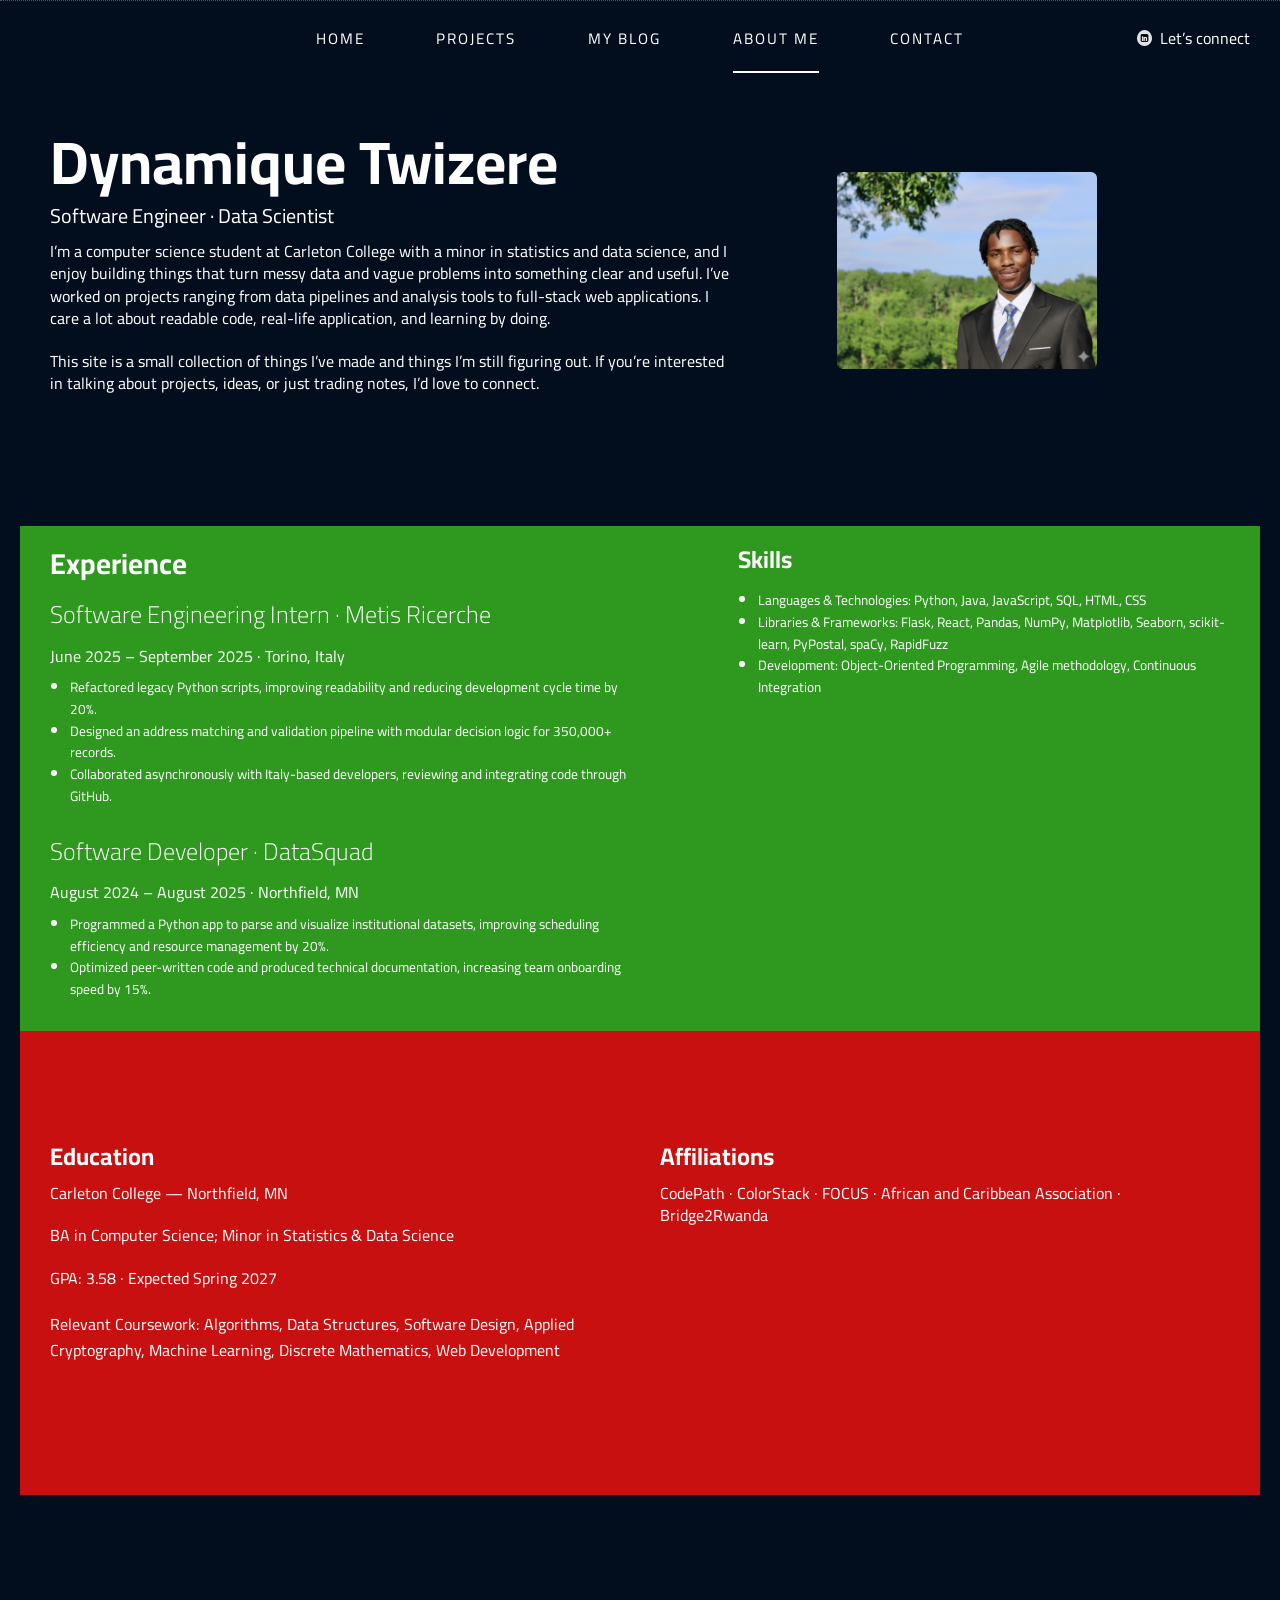
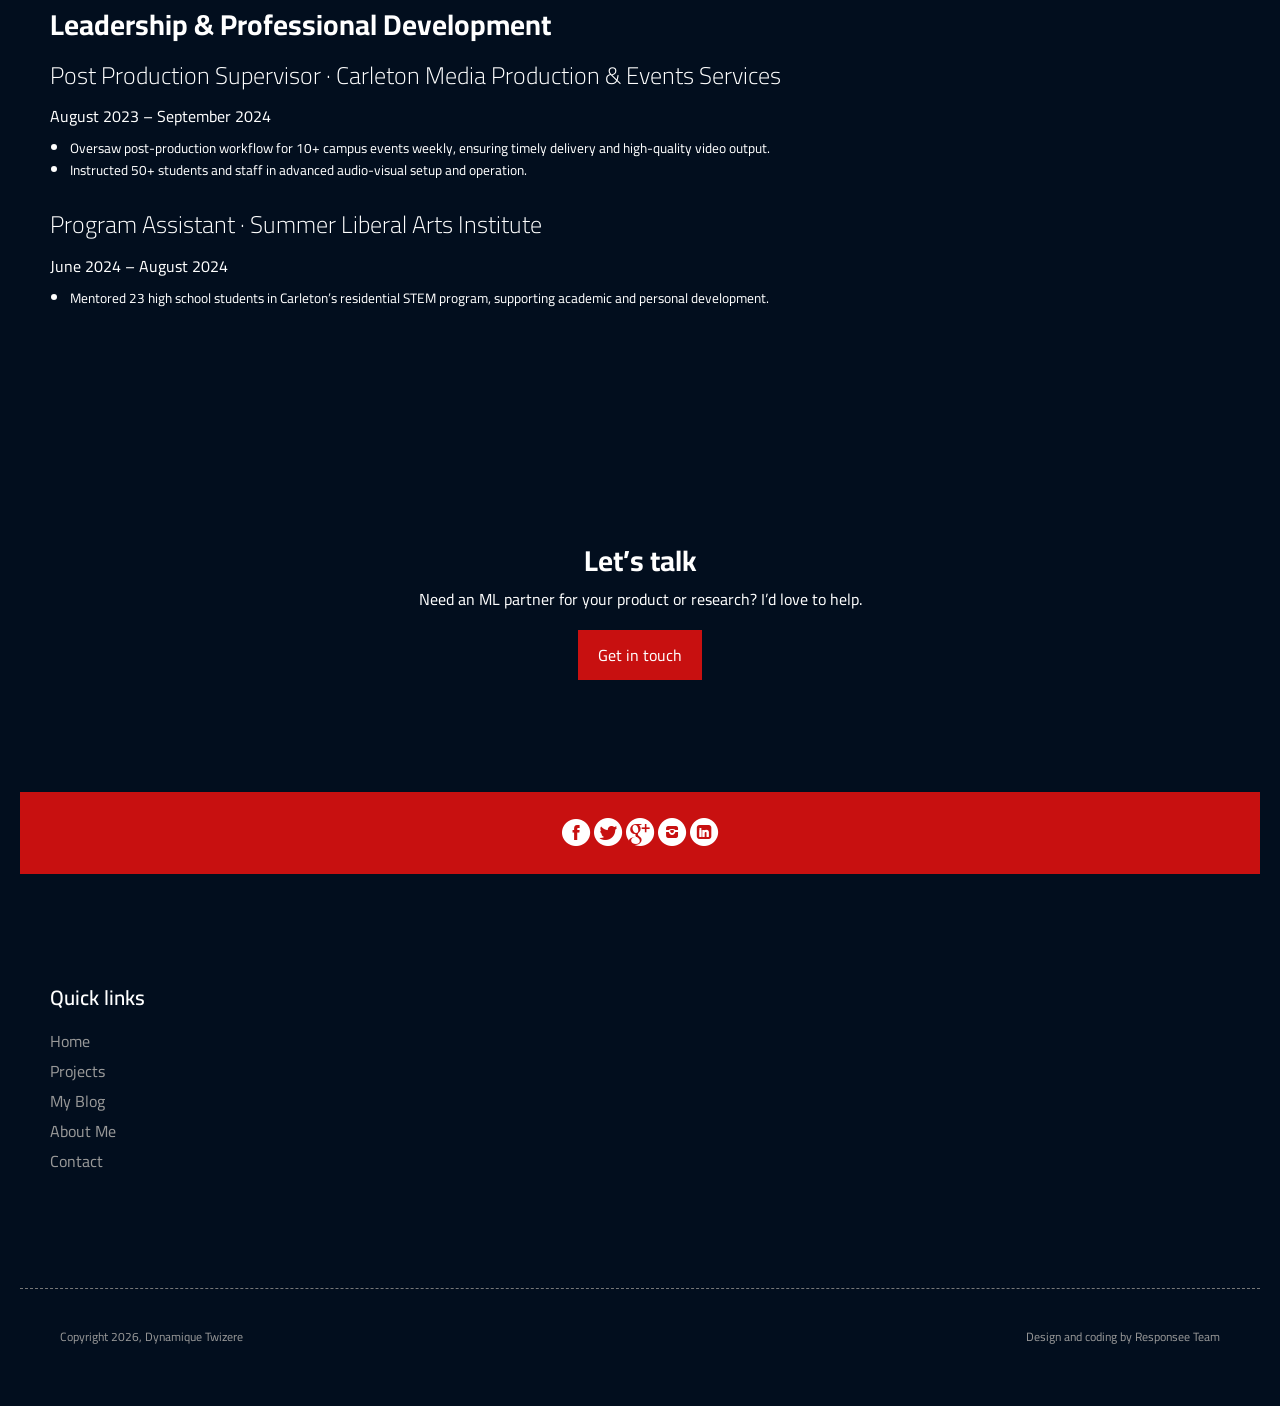
==== commit 1f4150d8: "better about me" ====
--- a/about-me.html
+++ b/about-me.html
@@ -44,7 +44,7 @@
     <!-- Resume Header -->
     <section class="section background-dark">
       <div class="line">
-        <div class="s-12 m-12 l-8 xl-7">
+        <div class="s-12 m-12 l-7">
           <h1 class="text-white text-s-size-40 text-m-size-55 text-size-60 text-line-height-1 text-extra-strong margin-bottom-10">
             Dynamique Twizere
           </h1>
@@ -56,71 +56,45 @@
           <p class="text-white text-size-16 margin-bottom-20">This site is a small collection of things I’ve made and things I’m still figuring out. If you’re interested in talking about projects, ideas, or just trading notes, I’d love to connect. </p>
 
         </div>
-        <div class="hide-s hide-m l-4 xl-offset-1 text-right margin-top-40">
+        <div class="hide-s hide-m l-4 l-offset-1 xl-offset-1 text-right margin-top-40">
           <img src="my-img/headshot2.png" alt="Dynamique Twizere" class="full-img" style="max-width:260px; border-radius:6px;">
         </div>
       </div>
     </section>
 
     <!-- Experience -->
-    <section class="section background-primary">
+    <section class="section background-custom-green padding">
       <div class="line">
-        <h2 class="text-white text-s-size-32 text-extra-strong margin-bottom-20">Experience</h2>
-        <div class="margin-bottom-30">
-          <h3 class="text-white text-size-22 margin-bottom-5">Software Engineering Intern · Metis Ricerche</h3>
-          <p class="text-white text-size-16 margin-bottom-10">June 2025 – September 2025 · Torino, Italy</p>
-          <ul class="text-white text-size-20 margin-bottom-10">
-            <li>Refactored legacy Python scripts, improving readability and reducing development cycle time by 20%.</li>
-            <li>Designed an address matching and validation pipeline with modular decision logic for 350,000+ records.</li>
-            <li>Collaborated asynchronously with Italy-based developers, reviewing and integrating code through GitHub.</li>
-          </ul>
+        <div class="s-12 m-12 l-6">
+          <h2 class="text-white text-s-size-32 text-extra-strong margin-bottom-20">Experience</h2>
+          <div class="margin-bottom-30">
+            <h3 class="text-white text-size-22 margin-bottom-5">Software Engineering Intern · Metis Ricerche</h3>
+            <p class="text-white text-size-16 margin-bottom-10">June 2025 – September 2025 · Torino, Italy</p>
+            <ul class="text-white text-size-20 margin-bottom-10">
+              <li>Refactored legacy Python scripts, improving readability and reducing development cycle time by 20%.</li>
+              <li>Designed an address matching and validation pipeline with modular decision logic for 350,000+ records.</li>
+              <li>Collaborated asynchronously with Italy-based developers, reviewing and integrating code through GitHub.</li>
+            </ul>
+          </div>
+          <div class="margin-bottom-0">
+            <h3 class="text-white text-size-22 margin-bottom-5">Software Developer · DataSquad</h3>
+            <p class="text-white text-size-16 margin-bottom-10">August 2024 – August 2025 · Northfield, MN</p>
+            <ul class="text-white text-size-16 margin-bottom-10">
+              <li>Programmed a Python app to parse and visualize institutional datasets, improving scheduling efficiency and resource management by 20%.</li>
+              <li>Optimized peer-written code and produced technical documentation, increasing team onboarding speed by 15%.</li>
+            </ul>
+          </div>
         </div>
-        <div class="margin-bottom-0">
-          <h3 class="text-white text-size-22 margin-bottom-5">Software Developer · DataSquad</h3>
-          <p class="text-white text-size-16 margin-bottom-10">August 2024 – August 2025 · Northfield, MN</p>
-          <ul class="text-white text-size-16 margin-bottom-10">
-            <li>Programmed a Python app to parse and visualize institutional datasets, improving scheduling efficiency and resource management by 20%.</li>
-            <li>Optimized peer-written code and produced technical documentation, increasing team onboarding speed by 15%.</li>
+        <div class="s-12 l-5 l-offset-4 xl-offset-1 hide-s hide-m">
+          <h3 class="text-white text-s-size-26 text-extra-strong margin-bottom-15">Skills</h3>
+          <ul class="text-white text-size-16 margin-bottom-20">
+            <li>Languages & Technologies: Python, Java, JavaScript, SQL, HTML, CSS</li>
+            <li>Libraries & Frameworks: Flask, React, Pandas, NumPy, Matplotlib, Seaborn, scikit-learn, PyPostal, spaCy, RapidFuzz</li>
+            <li>Development: Object-Oriented Programming, Agile methodology, Continuous Integration</li>
           </ul>
         </div>
       </div>
-    </section>
 
-    <!-- Projects / Highlights -->
-    <section class="section background-dark">
-      <div class="line">
-        <h2 class="text-white text-s-size-32 text-extra-strong margin-bottom-20">Selected Highlights</h2>
-        <ul class="text-white text-size-16 margin-bottom-20">
-          <li>Address Matching System (Python, Pandas, scikit-learn, PyPostal, spaCy, RapidFuzz, 2025): 95% recall / 90% accuracy via custom NER, fuzzy similarity scoring, and decision-tree classification.</li>
-          <li>Event Scheduling Analysis Tool (Python, Java, JavaScript, Pandas, NumPy, Matplotlib, 2024): Visualization app extracting ticket scheduling patterns, boosting resource allocation by 30%.</li>
-          <li>Project SAND (Python, JavaScript, Flask, SQL, CSS, 2024): Interactive web app for U.S. natural hazards data with Supabase/PostgreSQL, Google Maps API, and validated user input across 200,000+ records.</li>
-        </ul>
-        <a class="button background-primary" href="references.html">View detailed case studies</a>
-      </div>
-    </section>
-
-    <!-- Skills -->
-    <section class="section">
-      <div class="line">
-        <div class="margin2x">
-          <div class="s-12 m-6">
-            <h3 class="text-white text-s-size-26 text-extra-strong margin-bottom-15">Skills</h3>
-            <ul class="text-white text-size-16 margin-bottom-20">
-              <li>Languages & Technologies: Python, Java, JavaScript, SQL, HTML, CSS</li>
-              <li>Libraries & Frameworks: Flask, React, Pandas, NumPy, Matplotlib, Seaborn, scikit-learn, PyPostal, spaCy, RapidFuzz</li>
-              <li>Development: Object-Oriented Programming, Agile methodology, Continuous Integration</li>
-            </ul>
-          </div>
-          <div class="s-12 m-6">
-            <h3 class="text-white text-s-size-26 text-extra-strong margin-bottom-15">Tools</h3>
-            <ul class="text-white text-size-16 margin-bottom-20">
-              <li>Versioning & Reviews: Git, GitHub</li>
-              <li>Data & APIs: Supabase/PostgreSQL, Google Maps API</li>
-              <li>Visualization & Analysis: Matplotlib, Seaborn</li>
-            </ul>
-          </div>
-        </div>
-      </div>
     </section>
 
     <!-- Education & Affiliations -->
--- a/css/my-custom-style.css
+++ b/css/my-custom-style.css
@@ -23,4 +23,27 @@
 
 .text-white span {
     color: red
+}
+
+/* Override primary color
+.background-primary {
+  background-color: #your-hex-color !important;
+} */
+
+/* Create new custom background colors */
+.background-custom-green {
+  background-color: #2e981f;
+}
+
+.background-custom-gray {
+  background-color: #34495e;
+}
+
+.background-custom-accent {
+  background-color: #e74c3c;
+}
+
+/* Custom text colors */
+.text-custom-blue {
+  color: #2c3e50;
 }
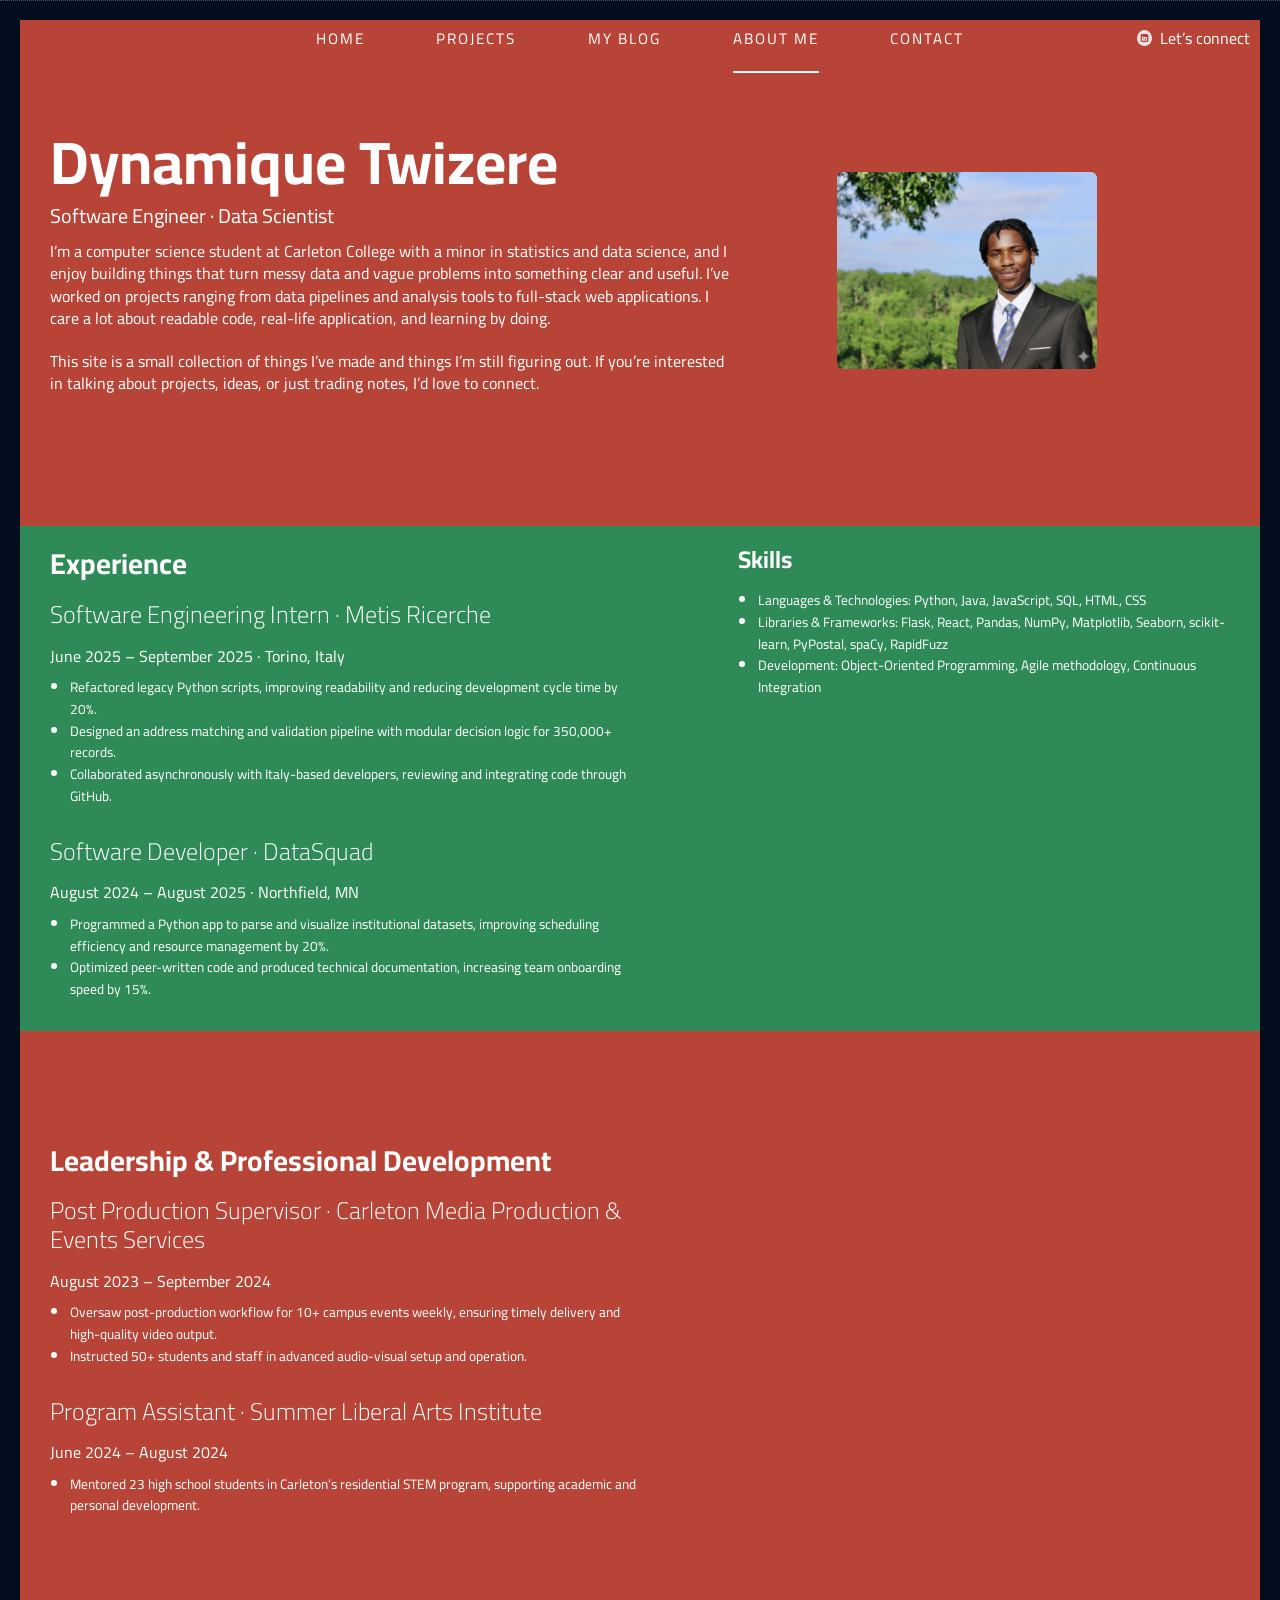
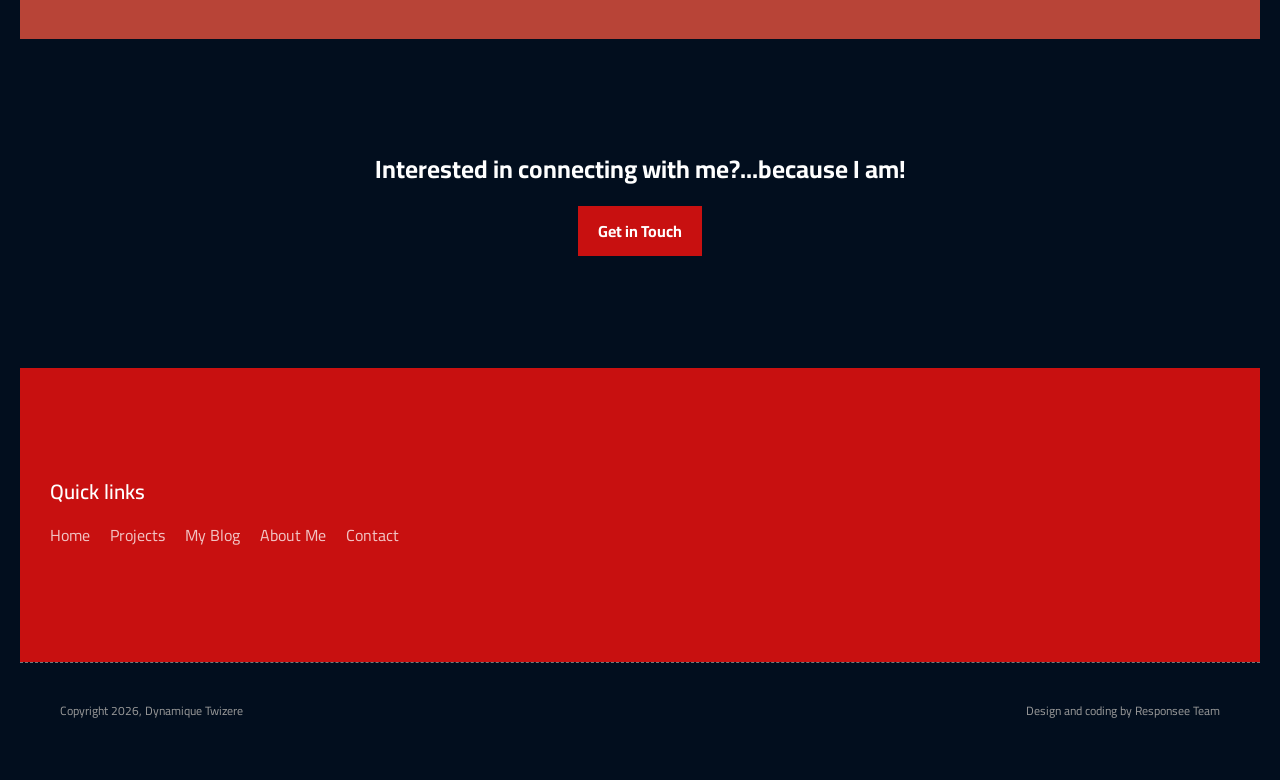
==== commit ff374a80: "better even about me" ====
--- a/about-me.html
+++ b/about-me.html
@@ -42,7 +42,7 @@
   <!-- MAIN -->
   <main role="main">
     <!-- Resume Header -->
-    <section class="section background-dark">
+    <section class="section background-custom-accent">
       <div class="line">
         <div class="s-12 m-12 l-7">
           <h1 class="text-white text-s-size-40 text-m-size-55 text-size-60 text-line-height-1 text-extra-strong margin-bottom-10">
@@ -63,7 +63,7 @@
     </section>
 
     <!-- Experience -->
-    <section class="section background-custom-green padding">
+    <section class="section padding" style="background-color: #2E8B57;">
       <div class="line">
         <div class="s-12 m-12 l-6">
           <h2 class="text-white text-s-size-32 text-extra-strong margin-bottom-20">Experience</h2>
@@ -97,43 +97,26 @@
 
     </section>
 
-    <!-- Education & Affiliations -->
-    <section class="section background-primary">
+    <!-- Leadership & Professional Development -->
+    <section class="section background-custom-accent">
       <div class="line">
-        <div class="margin2x">
-          <div class="s-12 m-6">
-            <h3 class="text-white text-s-size-26 text-extra-strong margin-bottom-10">Education</h3>
-            <p class="text-white text-size-16 margin-bottom-5">Carleton College — Northfield, MN</p>
-            <p class="text-white text-size-16 margin-bottom-5">BA in Computer Science; Minor in Statistics & Data Science</p>
-            <p class="text-white text-size-14 margin-bottom-5">GPA: 3.58 · Expected Spring 2027</p>
-            <p class="text-white text-size-14">Relevant Coursework: Algorithms, Data Structures, Software Design, Applied Cryptography, Machine Learning, Discrete Mathematics, Web Development</p>
+        <div class="s-12 m-12 l-6">
+          <h2 class="text-white text-s-size-32 text-extra-strong margin-bottom-20">Leadership & Professional Development</h2>
+          <div class="margin-bottom-30">
+            <h3 class="text-white text-size-22 margin-bottom-5">Post Production Supervisor · Carleton Media Production & Events Services</h3>
+            <p class="text-white text-size-16 margin-bottom-10">August 2023 – September 2024</p>
+            <ul class="text-white text-size-16 margin-bottom-10">
+              <li>Oversaw post-production workflow for 10+ campus events weekly, ensuring timely delivery and high-quality video output.</li>
+              <li>Instructed 50+ students and staff in advanced audio-visual setup and operation.</li>
+            </ul>
           </div>
-          <div class="s-12 m-6">
-            <h3 class="text-white text-s-size-26 text-extra-strong margin-bottom-10">Affiliations</h3>
-            <p class="text-white text-size-16 margin-bottom-5">CodePath · ColorStack · FOCUS · African and Caribbean Association · Bridge2Rwanda</p>
+          <div class="margin-bottom-0">
+            <h3 class="text-white text-size-22 margin-bottom-5">Program Assistant · Summer Liberal Arts Institute</h3>
+            <p class="text-white text-size-16 margin-bottom-10">June 2024 – August 2024</p>
+            <ul class="text-white text-size-16 margin-bottom-10">
+              <li>Mentored 23 high school students in Carleton’s residential STEM program, supporting academic and personal development.</li>
+            </ul>
           </div>
-        </div>
-      </div>
-    </section>
-
-    <!-- Leadership & Professional Development -->
-    <section class="section">
-      <div class="line">
-        <h2 class="text-white text-s-size-32 text-extra-strong margin-bottom-20">Leadership & Professional Development</h2>
-        <div class="margin-bottom-30">
-          <h3 class="text-white text-size-22 margin-bottom-5">Post Production Supervisor · Carleton Media Production & Events Services</h3>
-          <p class="text-white text-size-16 margin-bottom-10">August 2023 – September 2024</p>
-          <ul class="text-white text-size-16 margin-bottom-10">
-            <li>Oversaw post-production workflow for 10+ campus events weekly, ensuring timely delivery and high-quality video output.</li>
-            <li>Instructed 50+ students and staff in advanced audio-visual setup and operation.</li>
-          </ul>
-        </div>
-        <div class="margin-bottom-0">
-          <h3 class="text-white text-size-22 margin-bottom-5">Program Assistant · Summer Liberal Arts Institute</h3>
-          <p class="text-white text-size-16 margin-bottom-10">June 2024 – August 2024</p>
-          <ul class="text-white text-size-16 margin-bottom-10">
-            <li>Mentored 23 high school students in Carleton’s residential STEM program, supporting academic and personal development.</li>
-          </ul>
         </div>
       </div>
     </section>
@@ -141,34 +124,28 @@
     <!-- Contact CTA -->
     <section class="section text-center">
       <div class="line">
-        <h2 class="text-white text-s-size-32 text-extra-strong margin-bottom-10">Let’s talk</h2>
-        <p class="text-white text-size-16 margin-bottom-20">Need an ML partner for your product or research? I’d love to help.</p>
-        <a class="button background-primary" href="contact.html">Get in touch</a>
+        <p class="text-white text-size-25 text-extra-strong margin-bottom-20">Interested in connecting with me?...because I am!</p>
+        <a class="button background-primary text-extra-strong" href="https://linkedin.com/in/dynamiquet" target="_blank" rel="noopener">Get in Touch</a>
       </div>
     </section>
   </main>
 
   <!-- FOOTER -->
   <footer>
-    <div class="background-primary padding text-center">
-      <a href="/"><i class="icon-facebook_circle text-size-30 text-white"></i></a>
-      <a href="/"><i class="icon-twitter_circle text-size-30 text-white"></i></a>
-      <a href="/"><i class="icon-google_plus_circle text-size-30 text-white"></i></a>
-      <a href="/"><i class="icon-instagram_circle text-size-30 text-white"></i></a>
-      <a href="/"><i class="icon-linked_in_circle text-size-30 text-white"></i></a>
-    </div>
-    <section class="section background-dark">
+    <section class="section background-primary">
       <div class="line">
-        <div class="margin2x">
-          <div class="s-12 m-6 l-4">
-            <h4 class="text-white text-strong margin-m-top-30">Quick links</h4>
-            <a class="text-primary-hover" href="index.html">Home</a><br>
-            <a class="text-primary-hover" href="references.html">Projects</a><br>
-            <a class="text-primary-hover" href="blog.html">My Blog</a><br>
-            <a class="text-primary-hover" href="about-me.html">About Me</a><br>
-            <a class="text-primary-hover" href="contact.html">Contact</a>
-          </div>
+      <div class="margin2x">
+        <div class="s-12">
+        <h4 class="text-white text-strong margin-m-top-30">Quick links</h4>
+        <div style="display: flex; gap: 20px;">
+          <a class="text-primary-hover" href="index.html">Home</a>
+          <a class="text-primary-hover" href="references.html">Projects</a>
+          <a class="text-primary-hover" href="blog.html">My Blog</a>
+          <a class="text-primary-hover" href="about-me.html">About Me</a>
+          <a class="text-primary-hover" href="contact.html">Contact</a>
         </div>
+        </div>
+      </div>
       </div>
     </section>
     <div class="background-dark">
--- a/css/my-custom-style.css
+++ b/css/my-custom-style.css
@@ -25,11 +25,6 @@
     color: red
 }
 
-/* Override primary color
-.background-primary {
-  background-color: #your-hex-color !important;
-} */
-
 /* Create new custom background colors */
 .background-custom-green {
   background-color: #2e981f;
@@ -40,7 +35,7 @@
 }
 
 .background-custom-accent {
-  background-color: #e74c3c;
+  background-color: #b84437;
 }
 
 /* Custom text colors */
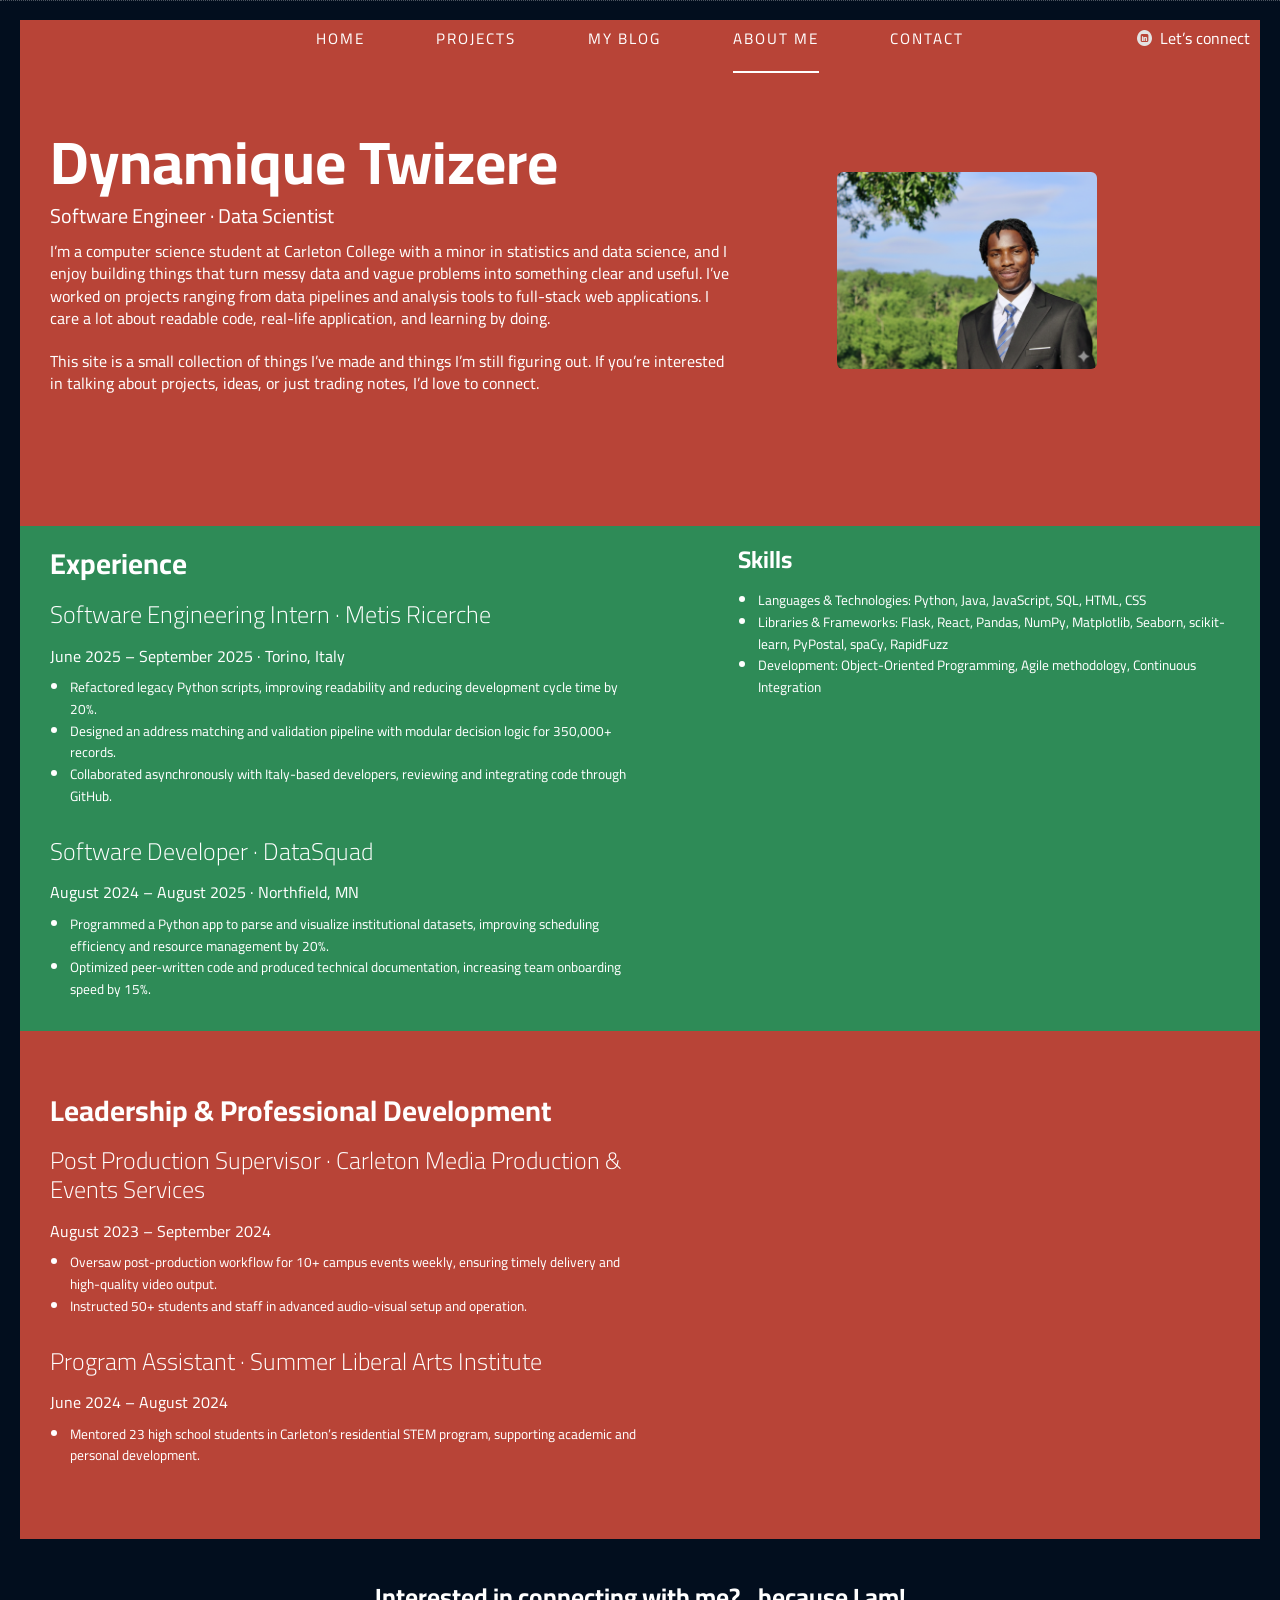
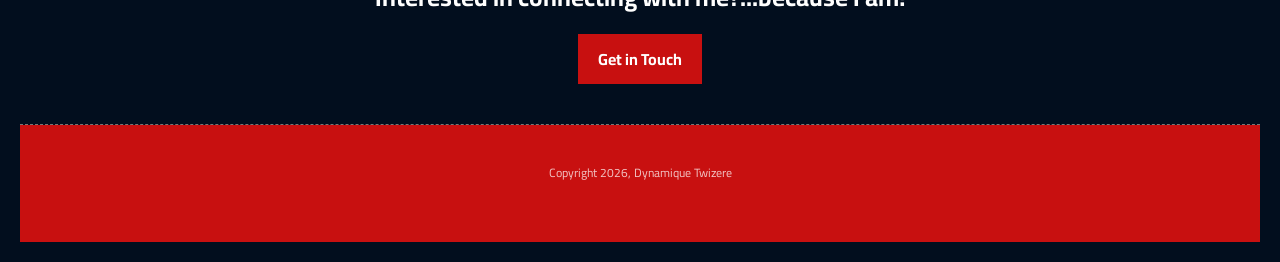
==== commit 73cd8b3d: "almost basic about-me" ====
--- a/about-me.html
+++ b/about-me.html
@@ -98,7 +98,7 @@
     </section>
 
     <!-- Leadership & Professional Development -->
-    <section class="section background-custom-accent">
+    <section class="section background-custom-accent" style="padding-top: 5%; padding-bottom: 5%;">
       <div class="line">
         <div class="s-12 m-12 l-6">
           <h2 class="text-white text-s-size-32 text-extra-strong margin-bottom-20">Leadership & Professional Development</h2>
@@ -122,7 +122,7 @@
     </section>
 
     <!-- Contact CTA -->
-    <section class="section text-center">
+    <section class="section text-center padding-2x">
       <div class="line">
         <p class="text-white text-size-25 text-extra-strong margin-bottom-20">Interested in connecting with me?...because I am!</p>
         <a class="button background-primary text-extra-strong" href="https://linkedin.com/in/dynamiquet" target="_blank" rel="noopener">Get in Touch</a>
@@ -132,32 +132,13 @@
 
   <!-- FOOTER -->
   <footer>
-    <section class="section background-primary">
-      <div class="line">
-      <div class="margin2x">
-        <div class="s-12">
-        <h4 class="text-white text-strong margin-m-top-30">Quick links</h4>
-        <div style="display: flex; gap: 20px;">
-          <a class="text-primary-hover" href="index.html">Home</a>
-          <a class="text-primary-hover" href="references.html">Projects</a>
-          <a class="text-primary-hover" href="blog.html">My Blog</a>
-          <a class="text-primary-hover" href="about-me.html">About Me</a>
-          <a class="text-primary-hover" href="contact.html">Contact</a>
-        </div>
-        </div>
-      </div>
-      </div>
-    </section>
     <div class="background-dark">
       <hr class="break margin-top-bottom-0" style="border-color: #777;">
     </div>
-    <section class="padding-2x background-dark full-width">
+    <section class="padding-2x background-primary full-width">
       <div class="full-width">
-        <div class="s-12 l-6">
-          <p class="text-size-12 margin-bottom-0">Copyright 2026, Dynamique Twizere</p>
-        </div>
-        <div class="s-12 l-6">
-          <a class="right text-size-12 text-primary-hover" href="https://www.myresponsee.com" title="Responsee Framework">Design and coding by Responsee Team</a>
+        <div class="s-12 l-12">
+          <p class="text-size-12 text-center">Copyright 2026, Dynamique Twizere</p>
         </div>
       </div>
     </section>
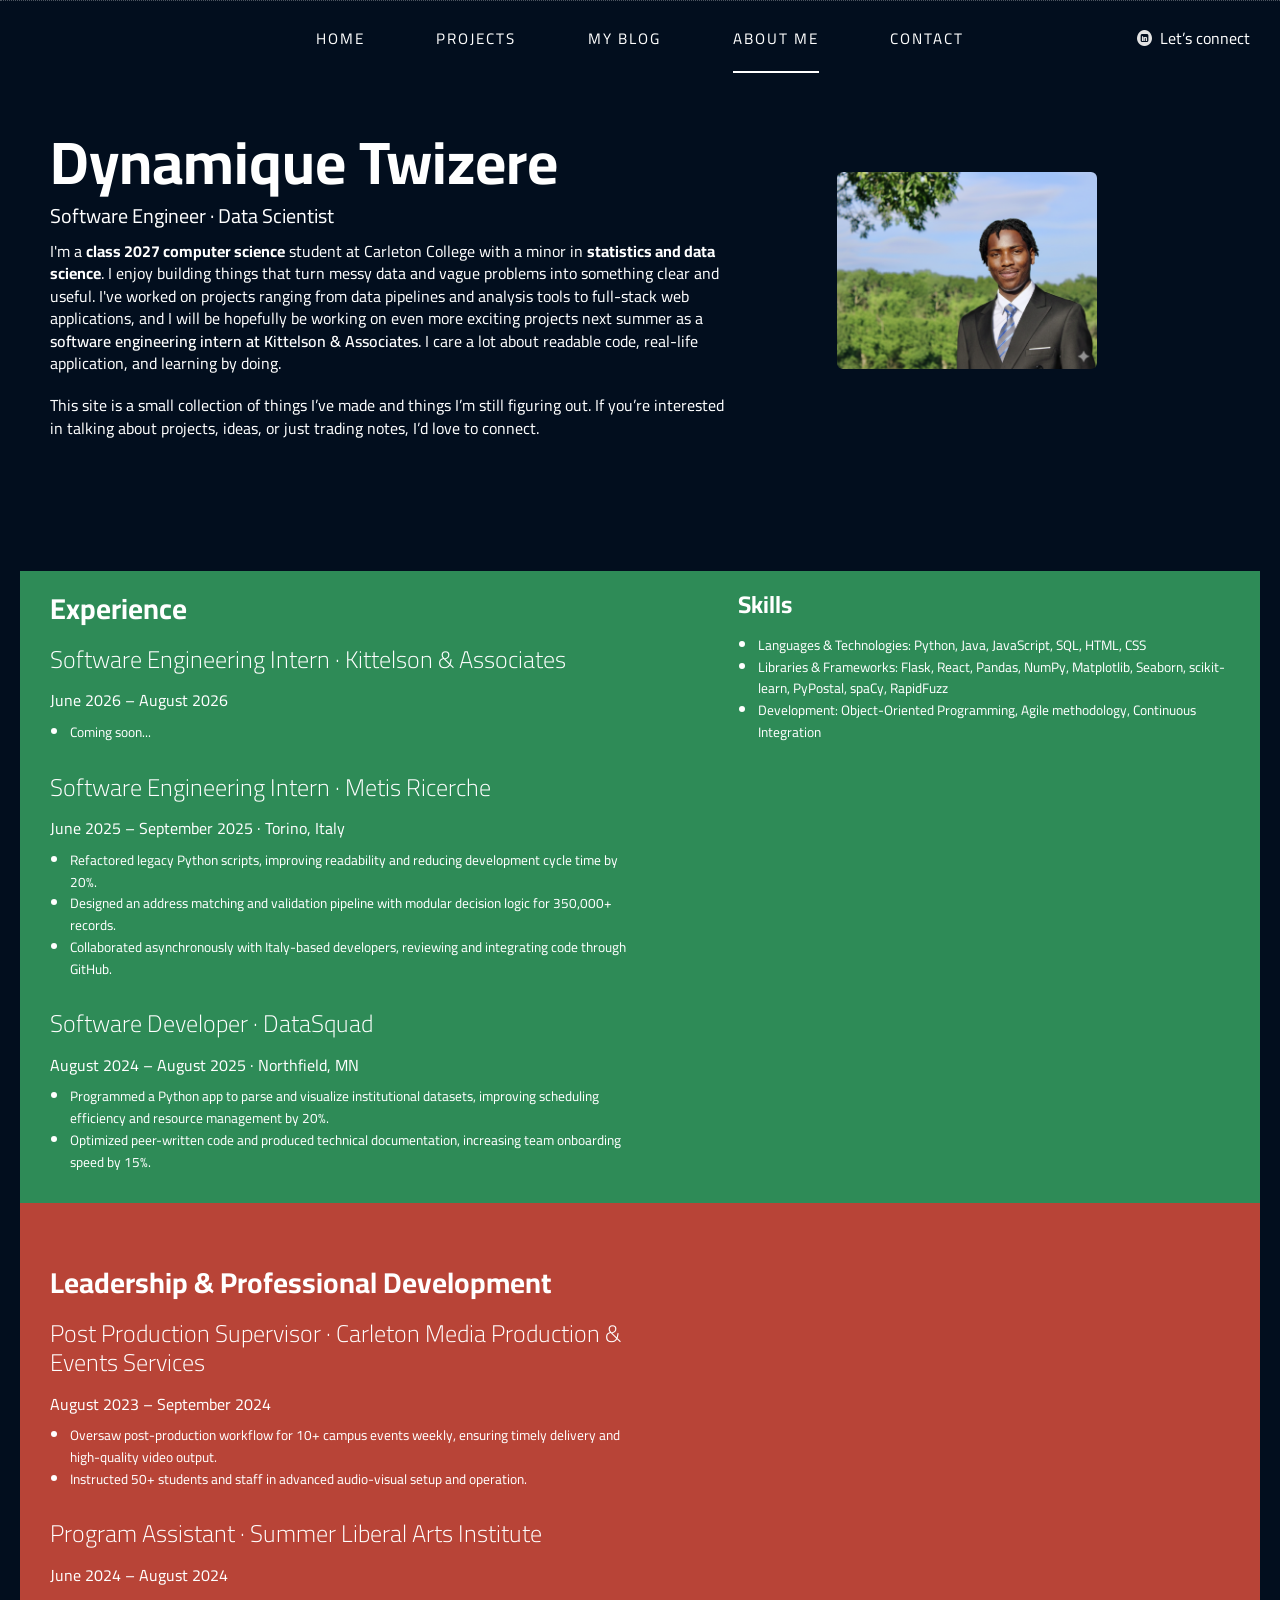
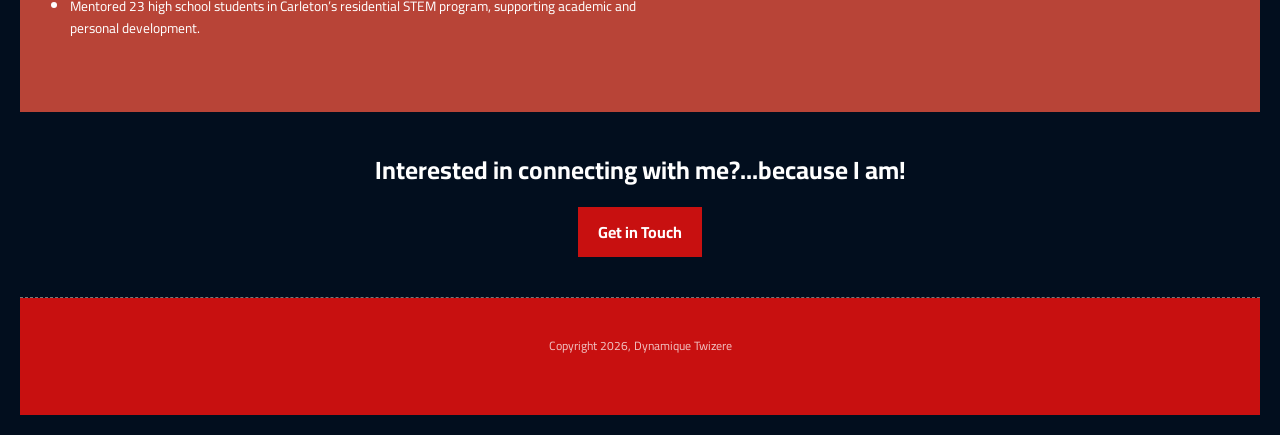
==== commit 21b4aa9e: "about me yest" ====
--- a/about-me.html
+++ b/about-me.html
@@ -42,7 +42,7 @@
   <!-- MAIN -->
   <main role="main">
     <!-- Resume Header -->
-    <section class="section background-custom-accent">
+    <section class="section">
       <div class="line">
         <div class="s-12 m-12 l-7">
           <h1 class="text-white text-s-size-40 text-m-size-55 text-size-60 text-line-height-1 text-extra-strong margin-bottom-10">
@@ -50,7 +50,7 @@
           </h1>
           <p class="text-white text-size-20 margin-bottom-10">Software Engineer · Data Scientist</p>
           <p class="text-white text-size-16 margin-bottom-20">
-            I’m a computer science student at Carleton College with a minor in statistics and data science, and I enjoy building things that turn messy data and vague problems into something clear and useful. I’ve worked on projects ranging from data pipelines and analysis tools to full-stack web applications. I care a lot about readable code, real-life application, and learning by doing.
+            I'm a <span class="text-extra-strong">class 2027 computer science</span> student at Carleton College with a minor in <span class="text-extra-strong">statistics and data science</span>. I enjoy building things that turn messy data and vague problems into something clear and useful. I've worked on projects ranging from data pipelines and analysis tools to full-stack web applications, and I will be hopefully be working on even more exciting projects next summer as a <strong><a href="https://www.kittelson.com/" target="_blank" rel="noopener">software engineering intern at Kittelson & Associates</a></strong>. I care a lot about readable code, real-life application, and learning by doing.
           
           </p>
           <p class="text-white text-size-16 margin-bottom-20">This site is a small collection of things I’ve made and things I’m still figuring out. If you’re interested in talking about projects, ideas, or just trading notes, I’d love to connect. </p>
@@ -68,13 +68,20 @@
         <div class="s-12 m-12 l-6">
           <h2 class="text-white text-s-size-32 text-extra-strong margin-bottom-20">Experience</h2>
           <div class="margin-bottom-30">
-            <h3 class="text-white text-size-22 margin-bottom-5">Software Engineering Intern · Metis Ricerche</h3>
-            <p class="text-white text-size-16 margin-bottom-10">June 2025 – September 2025 · Torino, Italy</p>
-            <ul class="text-white text-size-20 margin-bottom-10">
-              <li>Refactored legacy Python scripts, improving readability and reducing development cycle time by 20%.</li>
-              <li>Designed an address matching and validation pipeline with modular decision logic for 350,000+ records.</li>
-              <li>Collaborated asynchronously with Italy-based developers, reviewing and integrating code through GitHub.</li>
-            </ul>
+        <h3 class="text-white text-size-22 margin-bottom-5">Software Engineering Intern · Kittelson & Associates</h3>
+        <p class="text-white text-size-16 margin-bottom-10">June 2026 – August 2026</p>
+        <ul class="text-white text-size-20 margin-bottom-10">
+          <li>Coming soon...
+        </ul>
+          </div>
+          <div class="margin-bottom-30">
+        <h3 class="text-white text-size-22 margin-bottom-5">Software Engineering Intern · Metis Ricerche</h3>
+        <p class="text-white text-size-16 margin-bottom-10">June 2025 – September 2025 · Torino, Italy</p>
+        <ul class="text-white text-size-20 margin-bottom-10">
+          <li>Refactored legacy Python scripts, improving readability and reducing development cycle time by 20%.</li>
+          <li>Designed an address matching and validation pipeline with modular decision logic for 350,000+ records.</li>
+          <li>Collaborated asynchronously with Italy-based developers, reviewing and integrating code through GitHub.</li>
+        </ul>
           </div>
           <div class="margin-bottom-0">
             <h3 class="text-white text-size-22 margin-bottom-5">Software Developer · DataSquad</h3>
--- a/css/my-custom-style.css
+++ b/css/my-custom-style.css
@@ -41,4 +41,61 @@
 /* Custom text colors */
 .text-custom-blue {
   color: #2c3e50;
+}
+
+/* Blog layout helpers */
+.section-blog-hero {
+  padding-top: 120px;
+  padding-bottom: 60px;
+}
+
+.section-blog-grid {
+  background: #0f172a;
+}
+
+/* Blog cards */
+.blog-card {
+  background: rgba(17, 24, 39, 0.9);
+  border: 1px solid rgba(255, 255, 255, 0.08);
+  border-radius: 12px;
+  padding: 18px;
+  box-shadow: 0 8px 22px rgba(0, 0, 0, 0.25);
+  height: 100%;
+}
+
+.blog-card h3 {
+  color: #fff;
+  margin-bottom: 8px;
+}
+
+.blog-card p {
+  color: #cbd5e1;
+  margin-bottom: 10px;
+}
+
+.blog-card .meta {
+  color: #94a3b8;
+  font-size: 0.95rem;
+  margin-bottom: 12px;
+}
+
+.blog-card a {
+  color: #ffd8d3;
+  font-weight: 700;
+  text-decoration: none;
+}
+
+.blog-card a:hover {
+  text-decoration: underline;
+}
+
+.tag-pill {
+  display: inline-block;
+  background: rgba(184, 68, 55, 0.2);
+  color: #ffd8d3;
+  padding: 4px 10px;
+  border-radius: 999px;
+  font-size: 0.85rem;
+  font-weight: 700;
+  margin-bottom: 10px;
 }
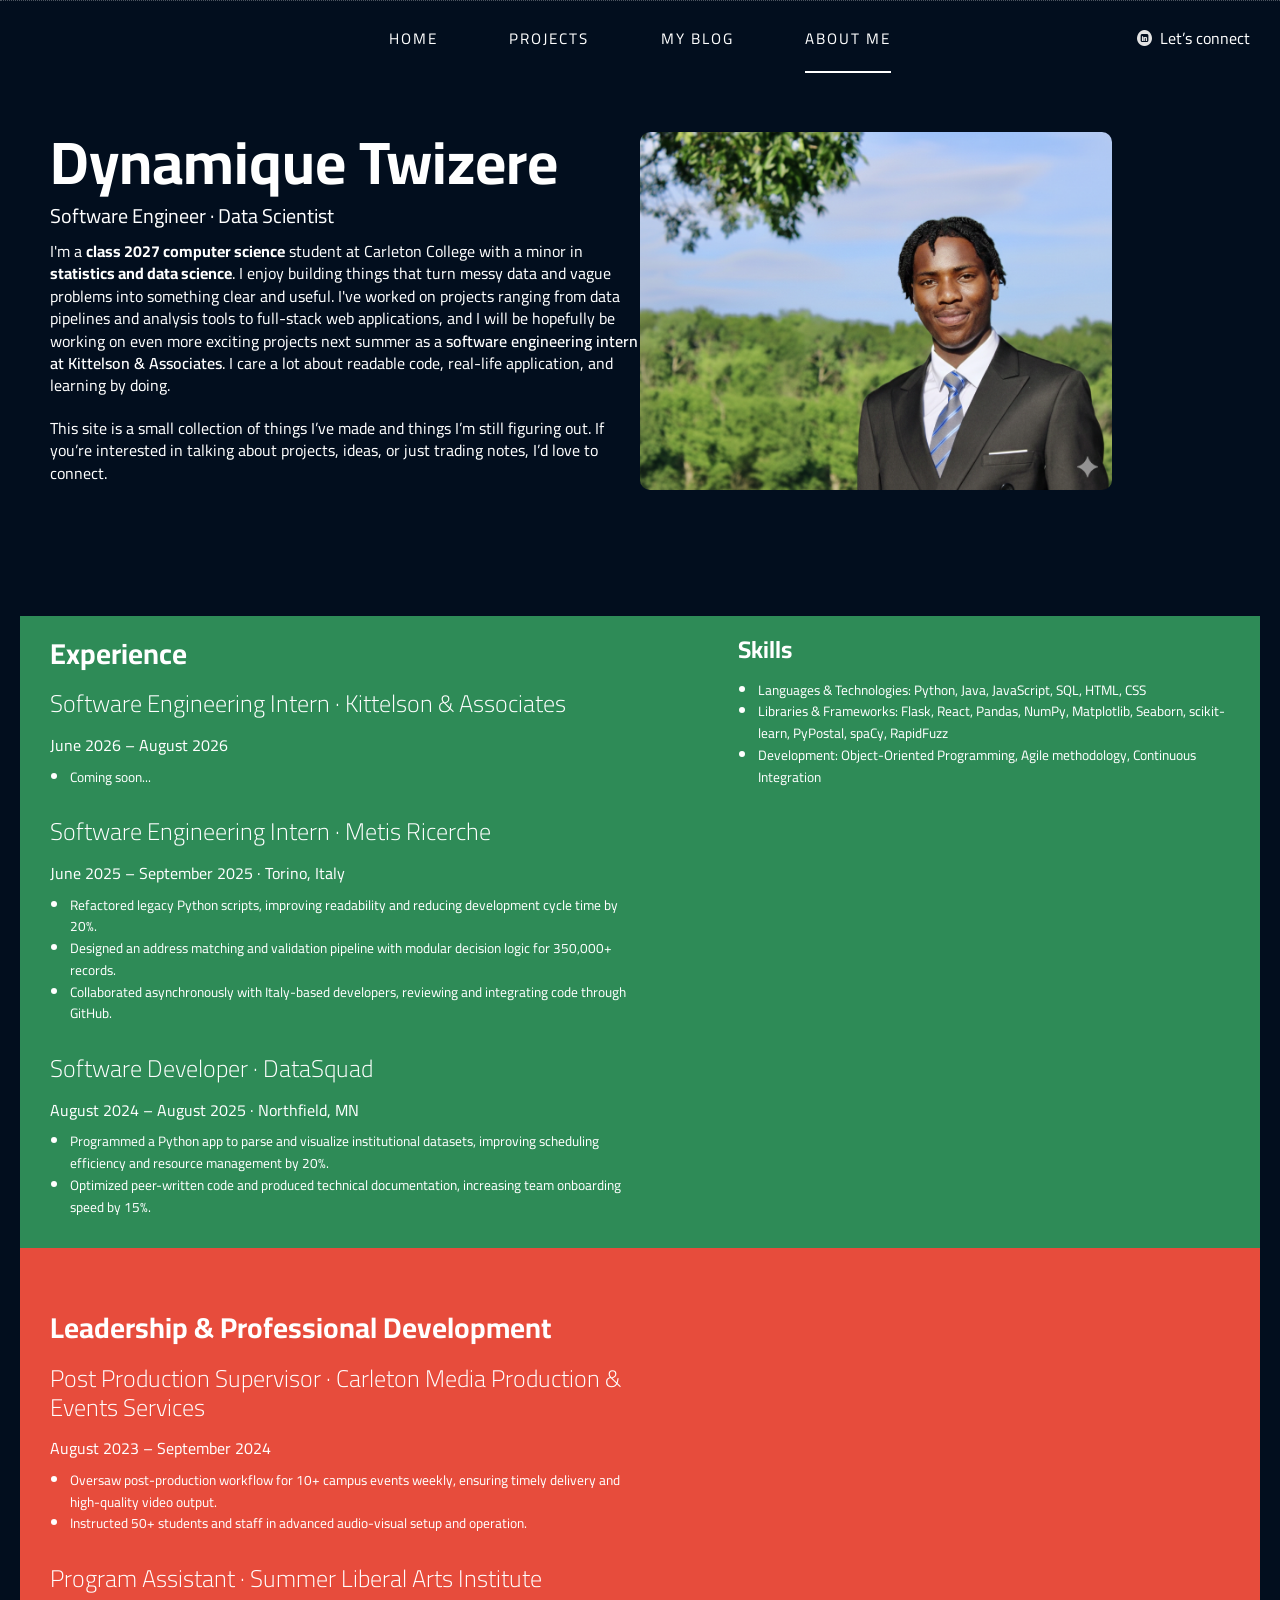
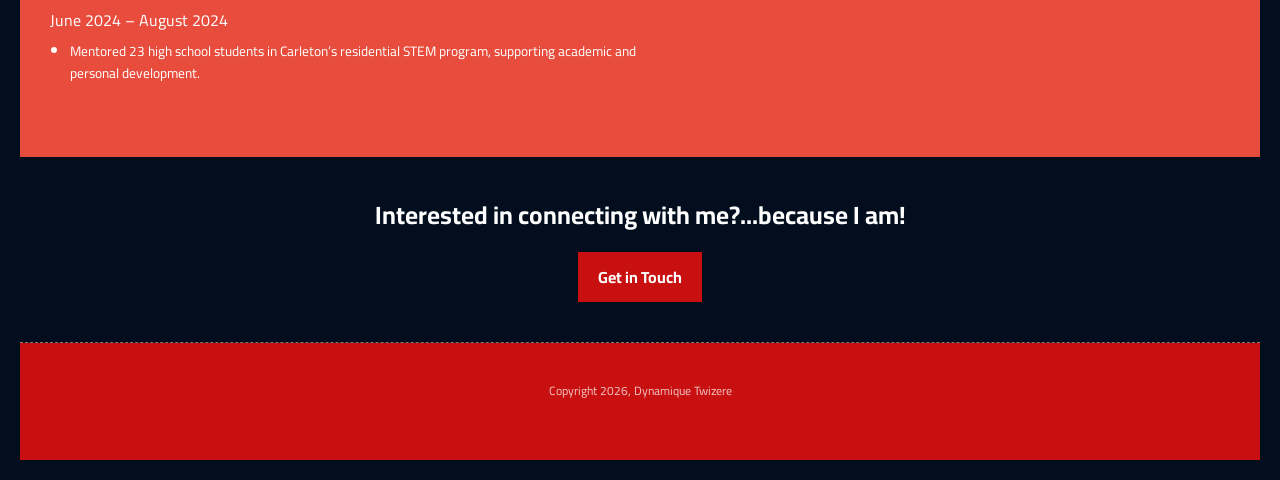
==== commit 56cecb07: "2-bit project added" ====
--- a/about-me.html
+++ b/about-me.html
@@ -24,10 +24,9 @@
       <div class="top-nav s-12 l-12">
         <ul class="chevron center-nav">
           <li><a href="index.html">Home</a></li>
-          <li><a href="references.html">Projects</a></li>
+          <li><a href="projects.html">Projects</a></li>
           <li><a href="blog.html">My Blog</a></li>
           <li class="active-item"><a href="about-me.html">About Me</a></li>
-          <li><a href="contact.html">Contact</a></li>
         </ul>
         <div class="nav-connect">
           <a href="https://linkedin.com/in/dynamiquet" target="_blank" rel="noopener">
@@ -44,7 +43,7 @@
     <!-- Resume Header -->
     <section class="section">
       <div class="line">
-        <div class="s-12 m-12 l-7">
+        <div class="s-12 m-12 l-6">
           <h1 class="text-white text-s-size-40 text-m-size-55 text-size-60 text-line-height-1 text-extra-strong margin-bottom-10">
             Dynamique Twizere
           </h1>
@@ -54,11 +53,12 @@
           
           </p>
           <p class="text-white text-size-16 margin-bottom-20">This site is a small collection of things I’ve made and things I’m still figuring out. If you’re interested in talking about projects, ideas, or just trading notes, I’d love to connect. </p>
-
         </div>
-        <div class="hide-s hide-m l-4 l-offset-1 xl-offset-1 text-right margin-top-40">
-          <img src="my-img/headshot2.png" alt="Dynamique Twizere" class="full-img" style="max-width:260px; border-radius:6px;">
-        </div>
+    <div class="hide-s hide-m l-6"
+        style="display: flex; justify-content: center; align-items: center; height: 80%; margin-left: 0px;">
+        <img src="my-img/headshot2.png" alt="Headshot of Dynamique Twizere" 
+      style="border-radius: 10px; max-width: 80%; height: auto;">
+    </div>
       </div>
     </section>
 
--- a/css/my-custom-style.css
+++ b/css/my-custom-style.css
@@ -35,67 +35,10 @@
 }
 
 .background-custom-accent {
-  background-color: #b84437;
+  background-color: #e74c3c;
 }
 
 /* Custom text colors */
 .text-custom-blue {
   color: #2c3e50;
-}
-
-/* Blog layout helpers */
-.section-blog-hero {
-  padding-top: 120px;
-  padding-bottom: 60px;
-}
-
-.section-blog-grid {
-  background: #0f172a;
-}
-
-/* Blog cards */
-.blog-card {
-  background: rgba(17, 24, 39, 0.9);
-  border: 1px solid rgba(255, 255, 255, 0.08);
-  border-radius: 12px;
-  padding: 18px;
-  box-shadow: 0 8px 22px rgba(0, 0, 0, 0.25);
-  height: 100%;
-}
-
-.blog-card h3 {
-  color: #fff;
-  margin-bottom: 8px;
-}
-
-.blog-card p {
-  color: #cbd5e1;
-  margin-bottom: 10px;
-}
-
-.blog-card .meta {
-  color: #94a3b8;
-  font-size: 0.95rem;
-  margin-bottom: 12px;
-}
-
-.blog-card a {
-  color: #ffd8d3;
-  font-weight: 700;
-  text-decoration: none;
-}
-
-.blog-card a:hover {
-  text-decoration: underline;
-}
-
-.tag-pill {
-  display: inline-block;
-  background: rgba(184, 68, 55, 0.2);
-  color: #ffd8d3;
-  padding: 4px 10px;
-  border-radius: 999px;
-  font-size: 0.85rem;
-  font-weight: 700;
-  margin-bottom: 10px;
 }
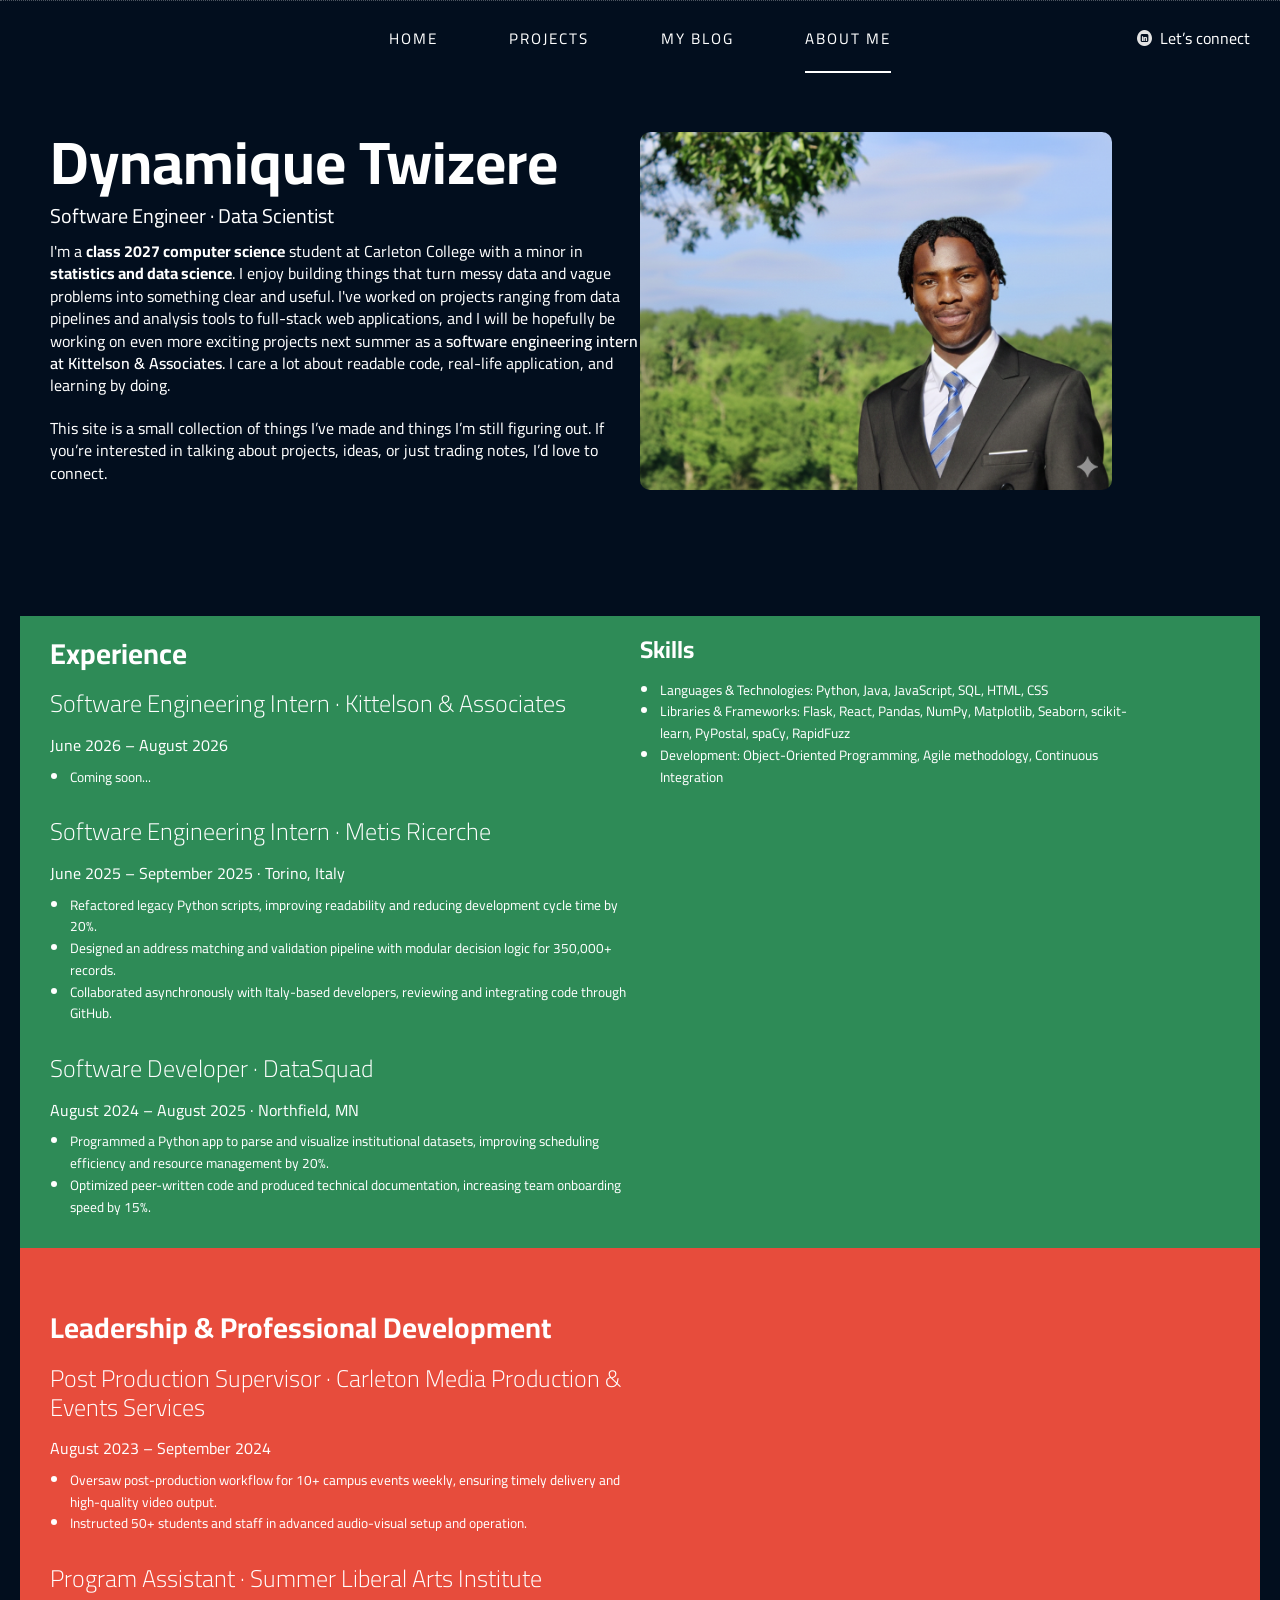
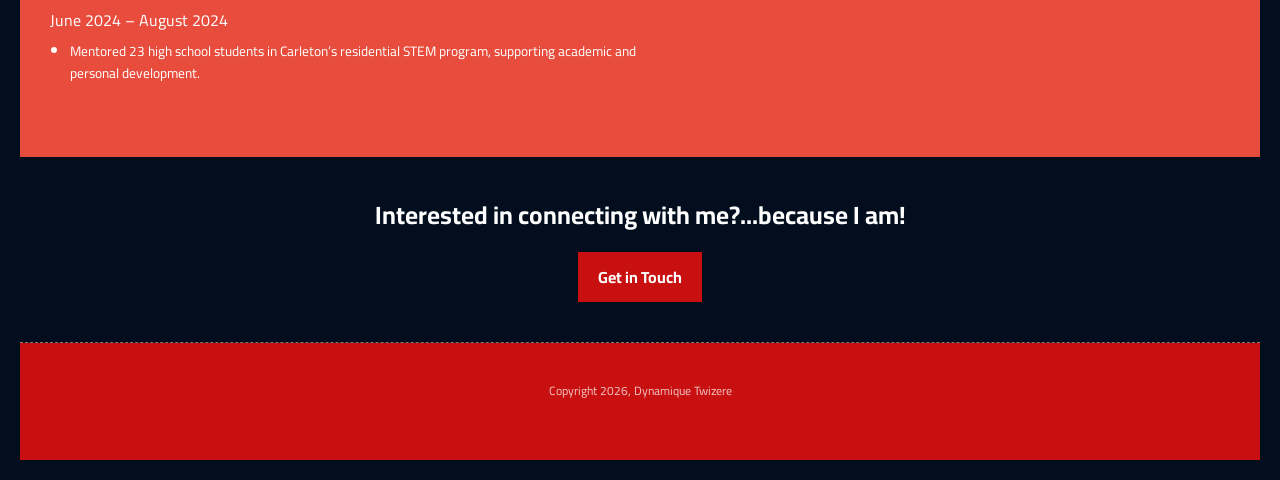
==== commit cc09754e: "fixed skills section padding" ====
--- a/about-me.html
+++ b/about-me.html
@@ -92,7 +92,7 @@
             </ul>
           </div>
         </div>
-        <div class="s-12 l-5 l-offset-4 xl-offset-1 hide-s hide-m">
+        <div class="s-12 l-5">
           <h3 class="text-white text-s-size-26 text-extra-strong margin-bottom-15">Skills</h3>
           <ul class="text-white text-size-16 margin-bottom-20">
             <li>Languages & Technologies: Python, Java, JavaScript, SQL, HTML, CSS</li>
